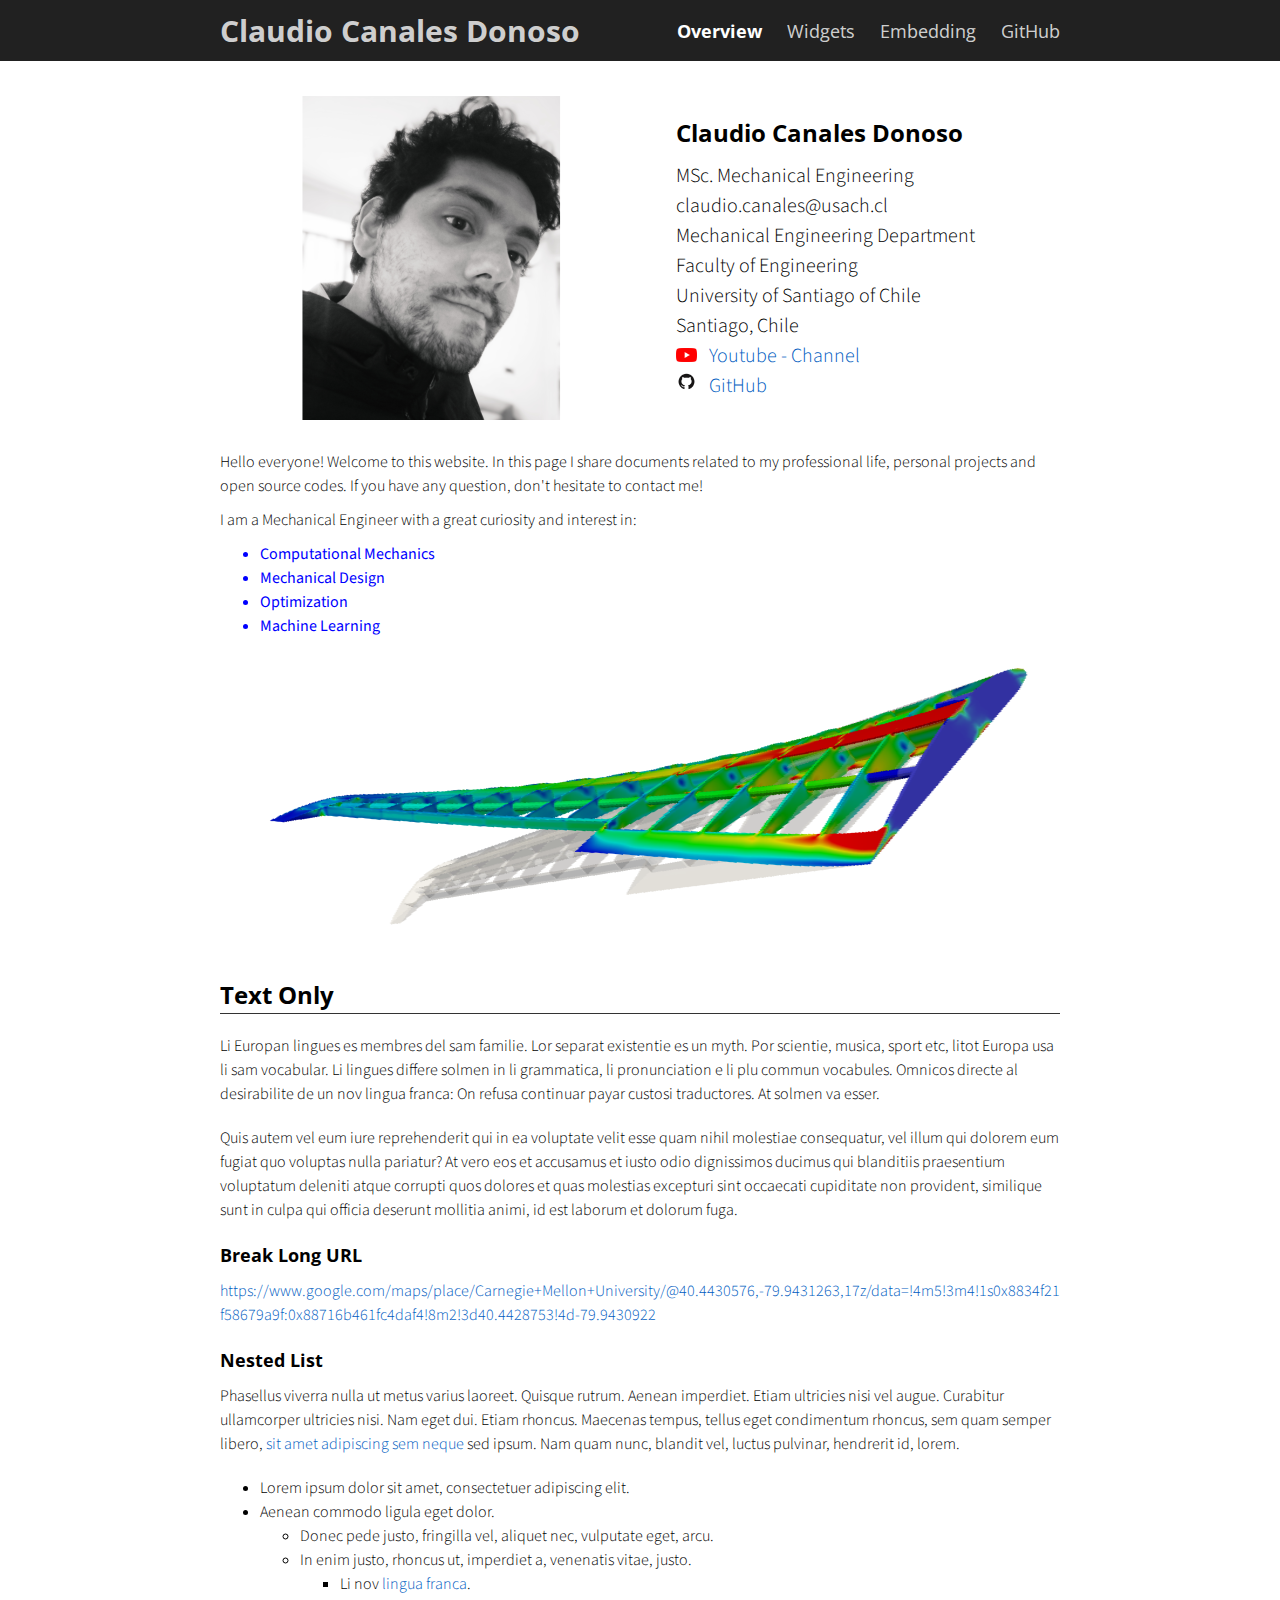
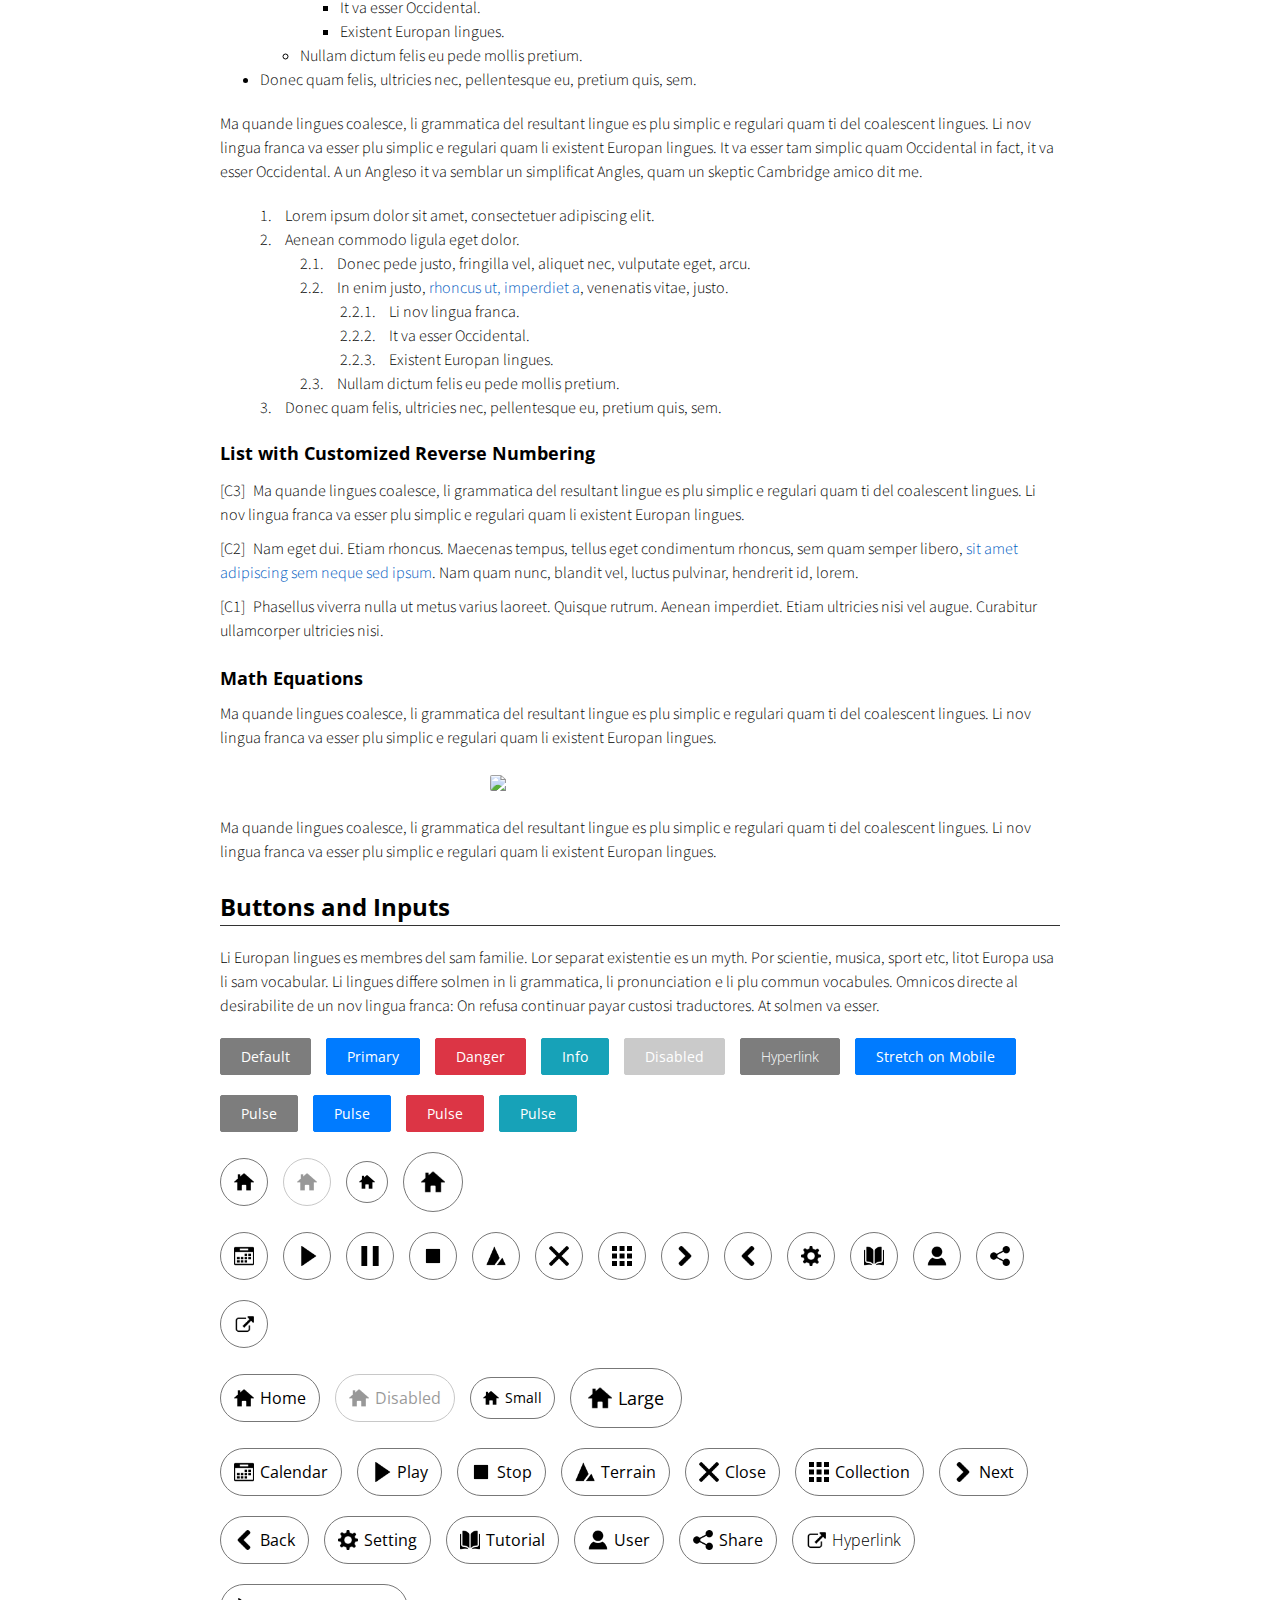
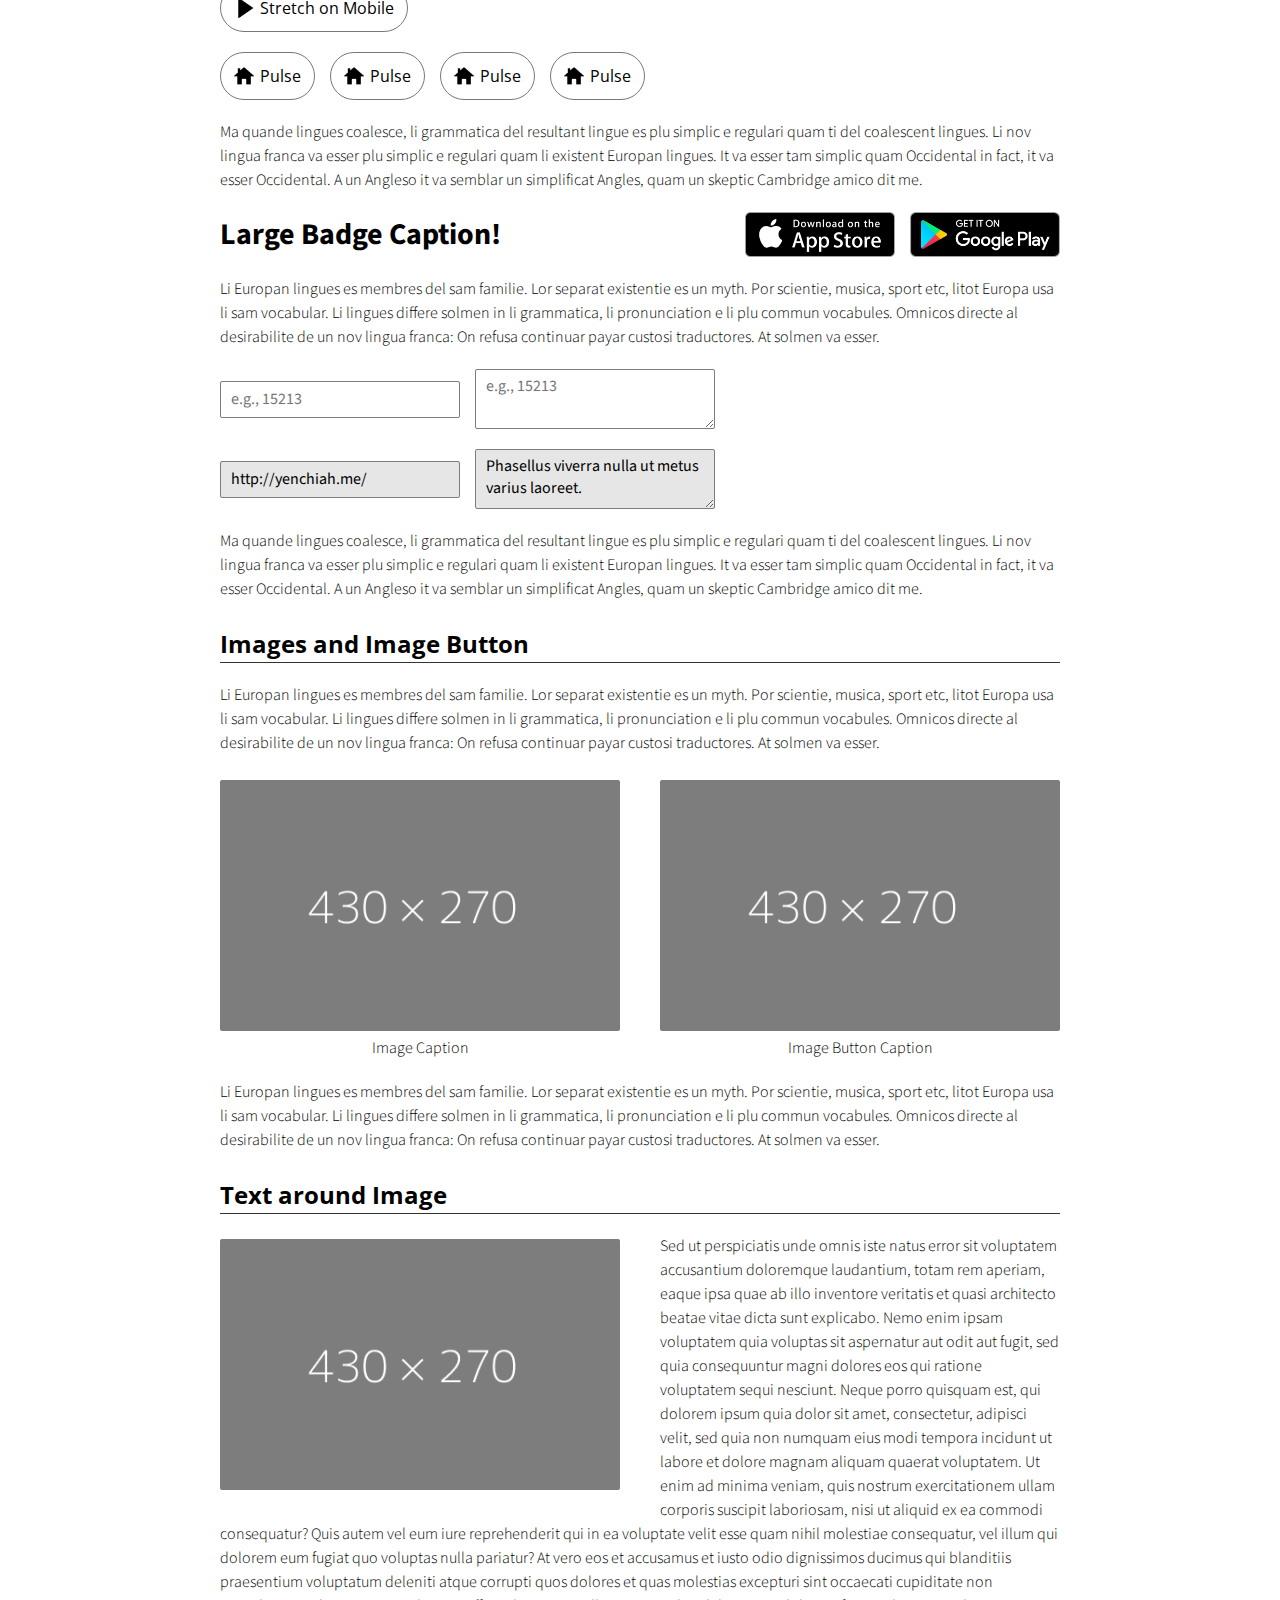
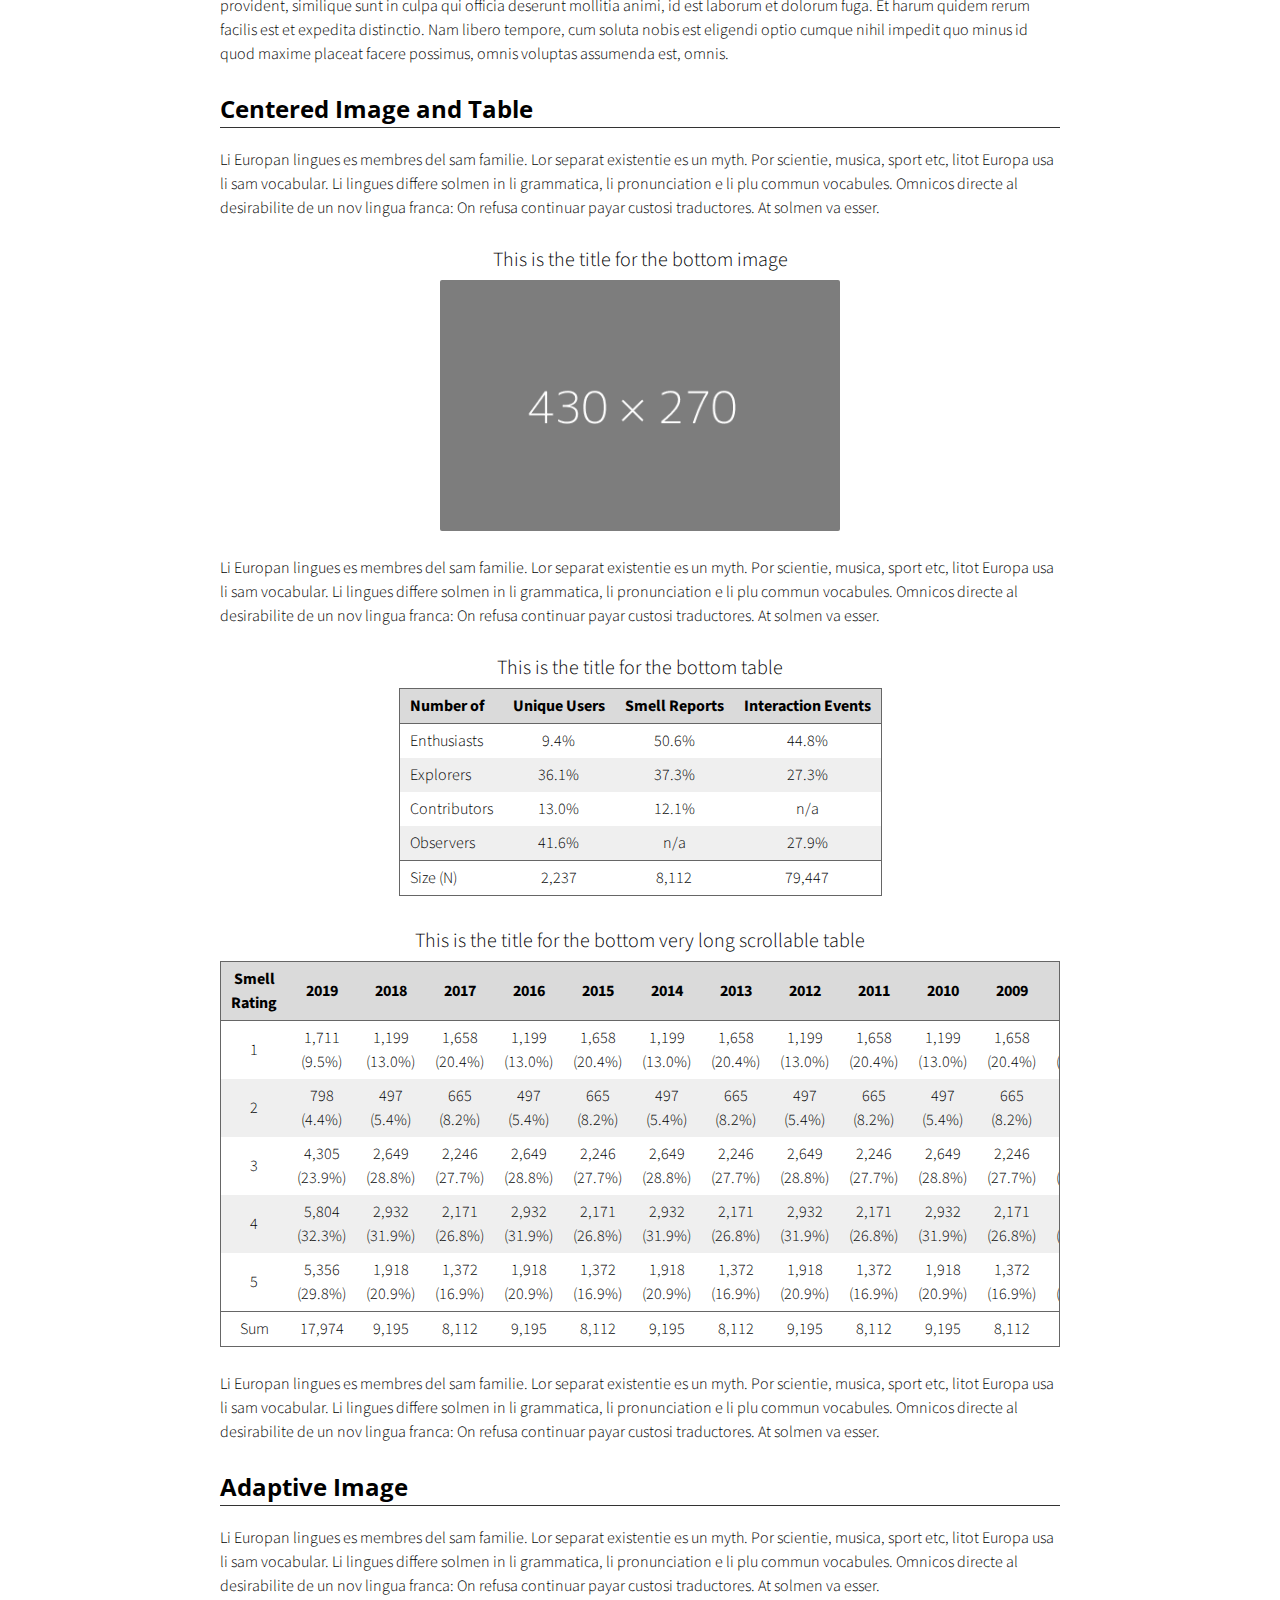
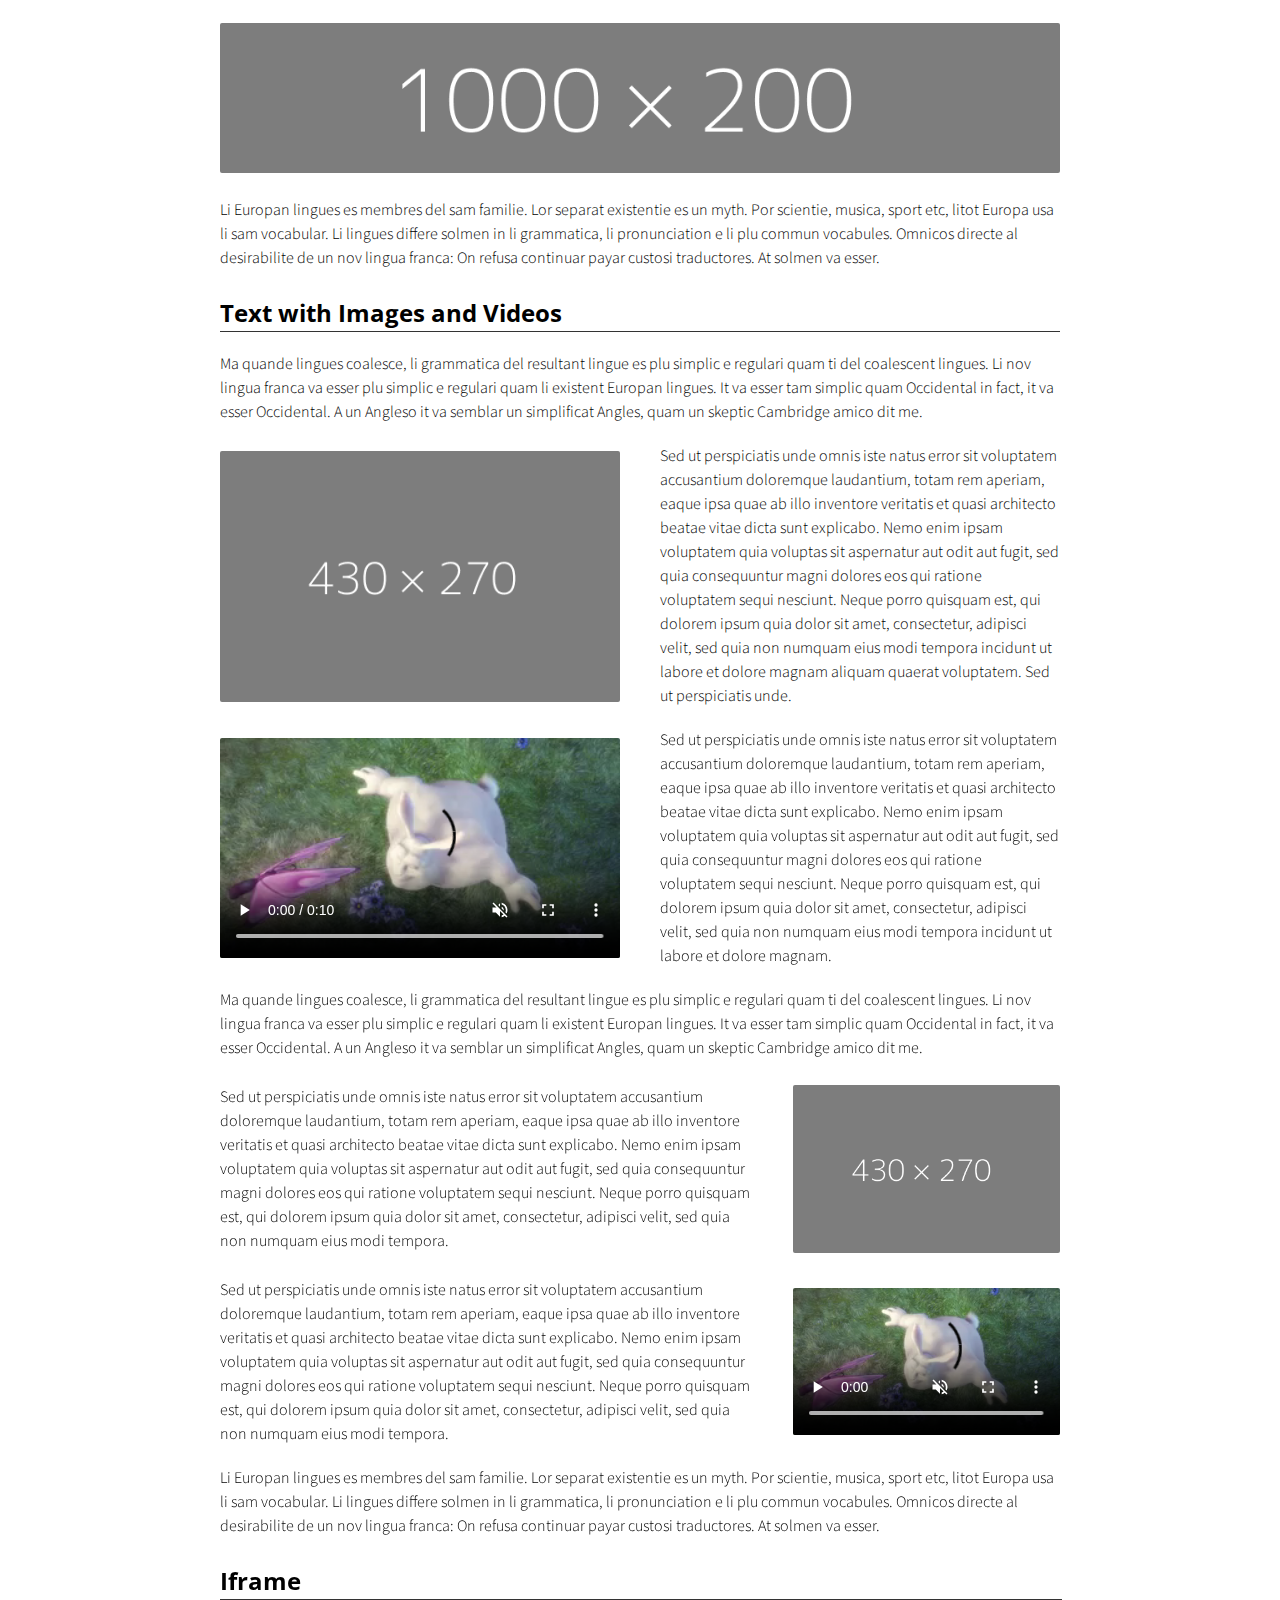
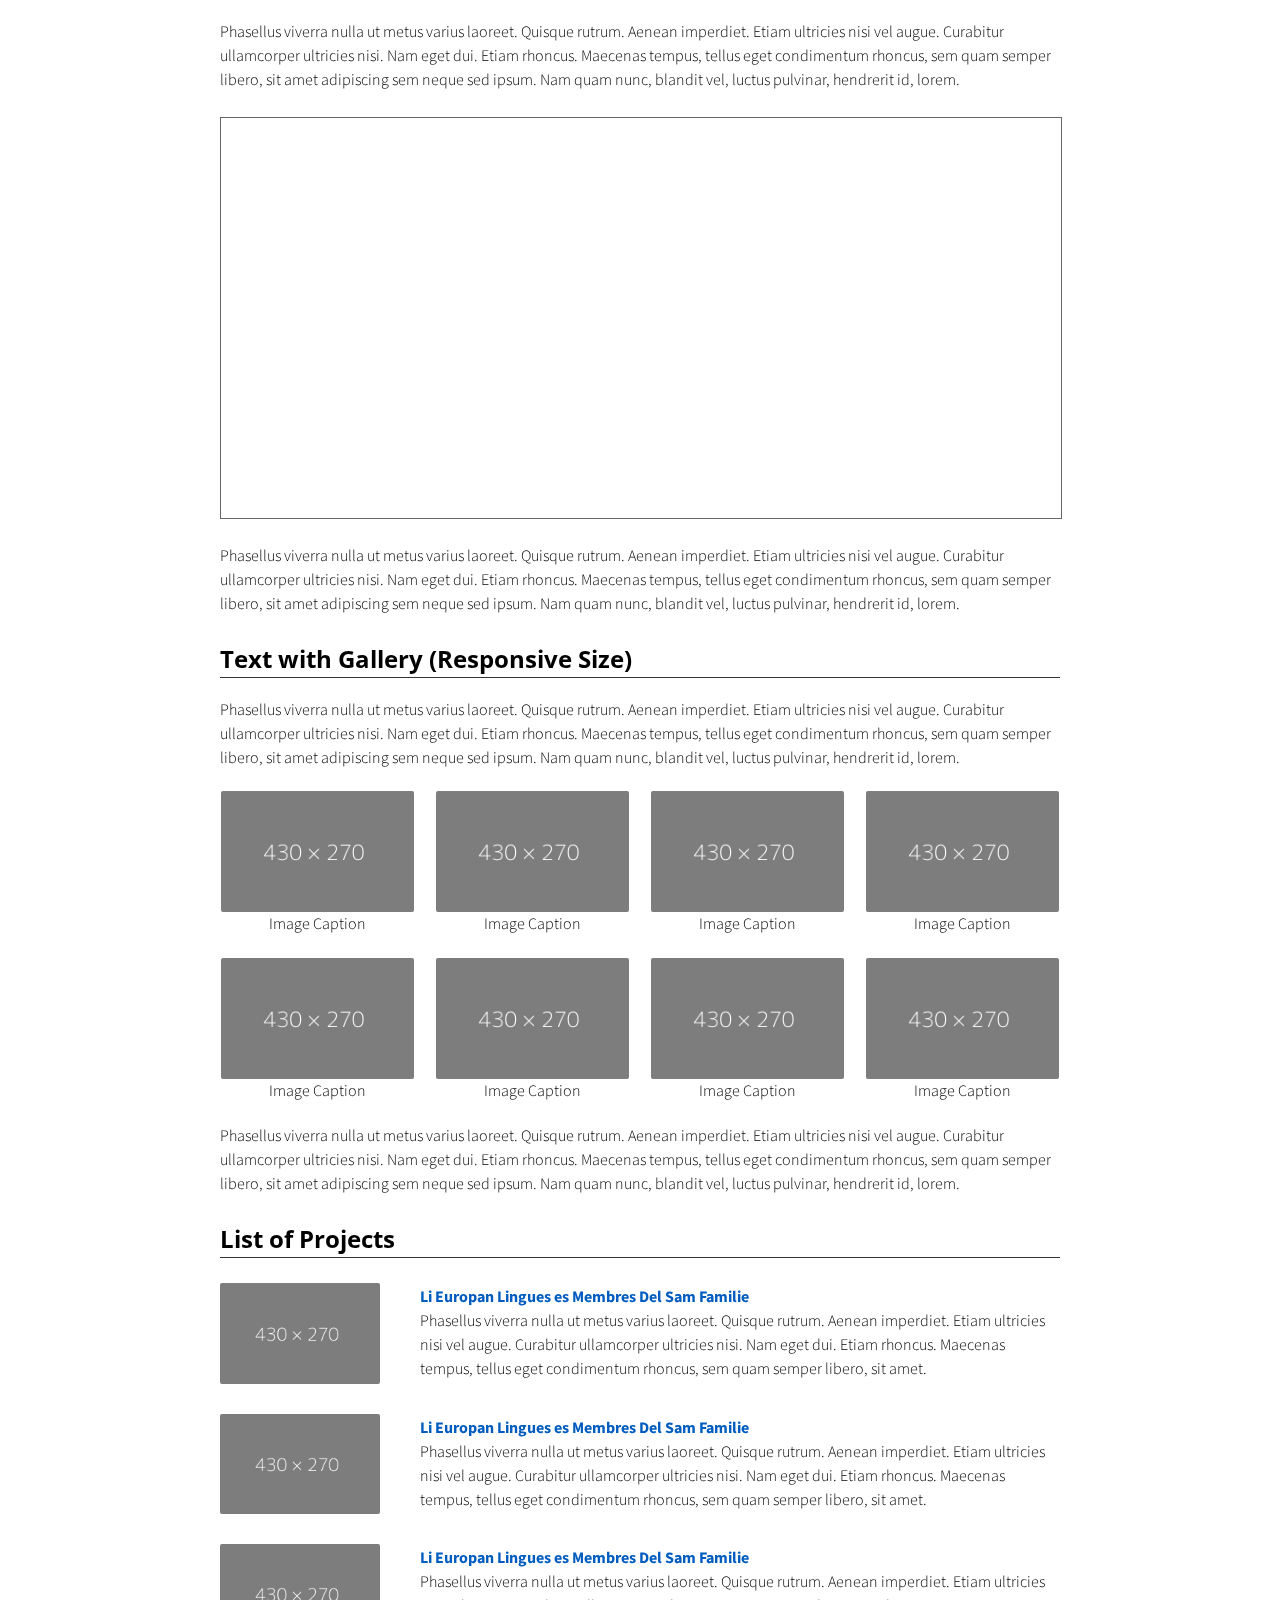
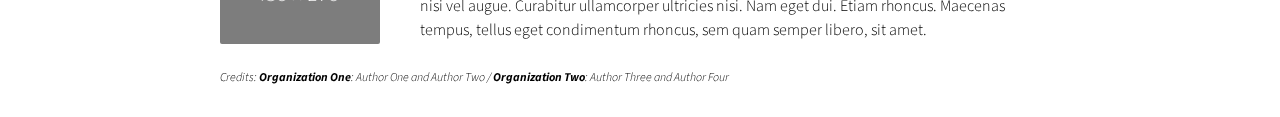
==== index.html @ a36bcfd0 "v0.008" ====
<!doctype html>
<html>

<head>
  <title>Project Title</title>
  <meta charset="utf-8" name="viewport" content="width=device-width, initial-scale=1">
  <link href="css/frame.css" media="screen" rel="stylesheet" type="text/css" />
  <link href="css/controls.css" media="screen" rel="stylesheet" type="text/css" />
  <link href="css/custom.css" media="screen" rel="stylesheet" type="text/css" />
  <link href='https://fonts.googleapis.com/css?family=Open+Sans:400,700' rel='stylesheet' type='text/css'>
  <link href='https://fonts.googleapis.com/css?family=Open+Sans+Condensed:300,700' rel='stylesheet' type='text/css'>
  <link href="https://fonts.googleapis.com/css?family=Source+Sans+Pro:400,700" rel="stylesheet">
  <script src="https://ajax.googleapis.com/ajax/libs/jquery/3.3.1/jquery.min.js"></script>
  <script src="js/menu.js"></script>
  <style>
    .menu-index {
      color: rgb(255, 255, 255) !important;
      opacity: 1 !important;
      font-weight: 700 !important;
    }
  </style>
</head>

<body>
  <div class="menu-container"></div>
  <div class="content-container">
    <div class="content">
      <div class="content-table flex-column">
        <!-------------------------------------------------------------------------------------------->
        <!--Start Intro-->
        <div class="flex-row">
        	 
          <div class="flex-item flex-column">
            <img class="image" src="img/canales.png" >
          </div>
          <div class="flex-item flex-column">
          	<h2>Claudio Canales Donoso</h2>
            <p class="text text-large">
              MSc. Mechanical Engineering<br>
              claudio.canales@usach.cl<br>
              Mechanical Engineering Department</a><br>
              Faculty of Engineering</a><br>
              University of Santiago of Chile</a><br>
              Santiago, Chile</a><br>       
    		  <a href="https://www.youtube.com/channel/UCfZttqlnWFTkSZ2_FWG2Cvg"><img src="img/youtube.png" style="width:21px;height:14px;" />   &nbsp; Youtube - Channel</a>
              <br>
              <a href="https://github.com/ccdonoso"><img src="img/github-logo.png" style="width:21px;height:21px;" />   &nbsp; GitHub</a>
              <br>
            </p>
          </div>
        </div>
        <div class="flex-row">
          <div class="flex-item flex-column">
            <p class="text add-top-margin">

              Hello everyone! Welcome to this website. In this page I share documents related to my professional life, personal projects and open source codes. If you have any question, don't hesitate to contact me!
            </p> 

                 I am a Mechanical Engineer with a great curiosity and interest in:

               <ul>
              <strong style="color:blue">
              <li>  Computational Mechanics</li>
              <li> Mechanical Design</li>
              <li>  Optimization</li>
              <li> Machine Learning </li> 
              </strong> 
            </ul>	

            <img src="img/banner.png" style="max-width: 900px;"  > <br>
          </div>
        </div>
        <!--End Intro-->
        <!-------------------------------------------------------------------------------------------->
        <!--Start Text Only-->
        <div class="flex-row">
          <div class="flex-item flex-column">
            <h2 class="add-top-margin">Text Only</h2>
            <hr>
            <p class="text">
              Li Europan lingues es membres del sam familie. Lor separat existentie es un myth. Por scientie, musica,
              sport etc, litot Europa usa li sam vocabular. Li lingues differe solmen in li grammatica, li pronunciation e
              li plu commun vocabules. Omnicos directe al desirabilite de un nov lingua franca: On refusa continuar payar
              custosi traductores. At solmen va esser.
            </p>
            <p class="text">
              Quis autem vel eum iure reprehenderit qui in ea voluptate velit esse quam nihil molestiae consequatur,
              vel illum qui dolorem eum fugiat quo voluptas nulla pariatur? At vero eos et accusamus et iusto odio dignissimos
              ducimus qui blanditiis praesentium voluptatum deleniti atque corrupti quos dolores et quas molestias
              excepturi sint occaecati cupiditate non provident, similique sunt in culpa qui officia deserunt mollitia
              animi, id est laborum et dolorum fuga.
            </p>
            <h3>Break Long URL</h3>
            <p class="text">
              <a class="break-long-url" target="_blank" href="https://www.google.com/maps/place/Carnegie+Mellon+University/@40.4430576,-79.9431263,17z/data=!4m5!3m4!1s0x8834f21f58679a9f:0x88716b461fc4daf4!8m2!3d40.4428753!4d-79.9430922">https://www.google.com/maps/place/Carnegie+Mellon+University/@40.4430576,-79.9431263,17z/data=!4m5!3m4!1s0x8834f21f58679a9f:0x88716b461fc4daf4!8m2!3d40.4428753!4d-79.9430922</a>
            </p>
            <h3>Nested List</h3>
            <p class="text">
              Phasellus viverra nulla ut metus varius laoreet. Quisque rutrum. Aenean imperdiet. Etiam ultricies nisi vel
              augue. Curabitur ullamcorper ultricies nisi. Nam eget dui. Etiam rhoncus. Maecenas tempus, tellus eget
              condimentum rhoncus, sem quam semper libero, <a target="_blank" href="javascript:void(0)">sit amet adipiscing sem neque</a> sed ipsum. Nam quam nunc, blandit
              vel, luctus pulvinar, hendrerit id, lorem.
            </p>
            <ul>
              <li>Lorem ipsum dolor sit amet, consectetuer adipiscing elit.</li>
              <li>Aenean commodo ligula eget dolor.
                <ul>
                  <li>Donec pede justo, fringilla vel, aliquet nec, vulputate eget, arcu.</li>
                  <li>In enim justo, rhoncus ut, imperdiet a, venenatis vitae, justo.
                    <ul>
                      <li>Li nov <a target="_blank" href="javascript:void(0)">lingua franca</a>.</li>
                      <li>It va esser Occidental.</li>
                      <li>Existent Europan lingues.</li>
                    </ul>
                  </li>
                  <li>Nullam dictum felis eu pede mollis pretium.</li>
                </ul>
              </li>
              <li>Donec quam felis, ultricies nec, pellentesque eu, pretium quis, sem. </li>
            </ul>
            <p class="text">
              Ma quande lingues coalesce, li grammatica del resultant lingue es plu simplic e regulari quam ti del
              coalescent lingues. Li nov lingua franca va esser plu simplic e regulari quam li existent Europan lingues.
              It va esser tam simplic quam Occidental in fact, it va esser Occidental. A un Angleso it va semblar un
              simplificat Angles, quam un skeptic Cambridge amico dit me.
            </p>
            <ol class="nested">
              <li>Lorem ipsum dolor sit amet, consectetuer adipiscing elit.</li>
              <li>Aenean commodo ligula eget dolor.
                <ol class="nested">
                  <li>Donec pede justo, fringilla vel, aliquet nec, vulputate eget, arcu.</li>
                  <li>In enim justo, <a target="_blank" href="javascript:void(0)">rhoncus ut, imperdiet a</a>, venenatis vitae, justo.
                    <ol class="nested">
                      <li>Li nov lingua franca.</li>
                      <li>It va esser Occidental.</li>
                      <li>Existent Europan lingues.</li>
                    </ol>
                  </li>
                  <li>Nullam dictum felis eu pede mollis pretium.</li>
                </ol>
              </li>
              <li>Donec quam felis, ultricies nec, pellentesque eu, pretium quis, sem. </li>
            </ol>
            <h3>List with Customized Reverse Numbering</h3>
            <ol class="publication C-list">
              <li>
                <p class="text-small-margin">
                  Phasellus viverra nulla ut metus varius laoreet. Quisque rutrum. Aenean imperdiet. Etiam ultricies nisi vel
                  augue. Curabitur ullamcorper ultricies nisi.
                </p>
              </li>
              <li>
                <p class="text-small-margin">
                  Nam eget dui. Etiam rhoncus. Maecenas tempus, tellus eget
                  condimentum rhoncus, sem quam semper libero, <a target="_blank" href="javascript:void(0)">sit amet adipiscing sem neque sed ipsum</a>. Nam quam nunc, blandit
                  vel, luctus pulvinar, hendrerit id, lorem.
                </p>
              </li>
              <li>
                <p class="text-small-margin">
                  Ma quande lingues coalesce, li grammatica del resultant lingue es plu simplic e regulari quam ti del
                  coalescent lingues. Li nov lingua franca va esser plu simplic e regulari quam li existent Europan lingues.
                </p>
              </li>
            </ol>
            <h3>Math Equations</h3>
            <p class="text">
              Ma quande lingues coalesce, li grammatica del resultant lingue es plu simplic e regulari quam ti del
              coalescent lingues. Li nov lingua franca va esser plu simplic e regulari quam li existent Europan lingues.
            </p>
            <img class="image center" src="http://latex.codecogs.com/svg.latex?C\cdot(3\sin\theta_1+3\sin\theta_2-\cos\theta_1-\cos\theta_2)" style="max-width: 300px;">
            <p class="text">
              Ma quande lingues coalesce, li grammatica del resultant lingue es plu simplic e regulari quam ti del
              coalescent lingues. Li nov lingua franca va esser plu simplic e regulari quam li existent Europan lingues.
            </p>
          </div>
        </div>
        <!--End Text Only-->
        <!-------------------------------------------------------------------------------------------->
        <!--Start Text with Buttons-->
        <div class="flex-row">
          <div class="flex-item flex-column">
            <h2 class="add-top-margin">Buttons and Inputs</h2>
            <hr>
            <p class="text">
              Li Europan lingues es membres del sam familie. Lor separat existentie es un myth. Por scientie, musica,
              sport etc, litot Europa usa li sam vocabular. Li lingues differe solmen in li grammatica, li pronunciation e
              li plu commun vocabules. Omnicos directe al desirabilite de un nov lingua franca: On refusa continuar payar
              custosi traductores. At solmen va esser.
            </p>
            <div class="control-group">
              <button class="custom-button">Default</button>
              <button class="custom-button custom-button-primary">Primary</button>
              <button class="custom-button custom-button-danger">Danger</button>
              <button class="custom-button custom-button-info">Info</button>
              <button class="custom-button" disabled>Disabled</button>
              <a class="custom-button" target="_blank" href="https://github.com/yenchiah/project-website-template" target="_blank">Hyperlink</a>
              <button class="custom-button custom-button-primary stretch-on-mobile">Stretch on Mobile</button>
            </div>
            <div class="control-group">
              <button class="custom-button pulse-black">Pulse</button>
              <button class="custom-button custom-button-primary pulse-primary">Pulse</button>
              <button class="custom-button custom-button-danger pulse-danger">Pulse</button>
              <button class="custom-button custom-button-info pulse-info">Pulse</button>
            </div>
            <div class="control-group">
              <button class="custom-button-flat"><img src="img/home.png"></button>
              <button class="custom-button-flat" disabled><img src="img/home.png"></button>
              <button class="custom-button-flat small"><img src="img/home.png"></button>
              <button class="custom-button-flat large"><img src="img/home.png"></button>
            </div>
            <div class="control-group">
              <button class="custom-button-flat"><img src="img/calendar.png"></button>
              <button class="custom-button-flat"><img src="img/play.png"></button>
              <button class="custom-button-flat"><img src="img/pause.png"></button>
              <button class="custom-button-flat"><img src="img/stop.png"></button>
              <button class="custom-button-flat"><img src="img/terrain.png"></button>
              <button class="custom-button-flat"><img src="img/close.png"></button>
              <button class="custom-button-flat"><img src="img/collection.png"></button>
              <button class="custom-button-flat"><img src="img/next.png"></button>
              <button class="custom-button-flat"><img src="img/back.png"></button>
              <button class="custom-button-flat"><img src="img/setting.png"></button>
              <button class="custom-button-flat"><img src="img/book.png"></button>
              <button class="custom-button-flat"><img src="img/user.png"></button>
              <button class="custom-button-flat"><img src="img/share.png"></button>
              <a class="custom-button-flat" href="https://github.com/yenchiah/project-website-template" target="_blank">
                <img src="img/link.png">
              </a>
            </div>
            <div class="control-group">
              <button class="custom-button-flat"><img src="img/home.png"><span>Home</span></button>
              <button class="custom-button-flat" disabled><img src="img/home.png"><span>Disabled</span></button>
              <button class="custom-button-flat small"><img src="img/home.png"><span>Small</span></button>
              <button class="custom-button-flat large"><img src="img/home.png"><span>Large</span></button>
            </div>
            <div class="control-group">
              <button class="custom-button-flat"><img src="img/calendar.png"><span>Calendar</span></button>
              <button class="custom-button-flat"><img src="img/play.png"><span>Play</span></button>
              <button class="custom-button-flat"><img src="img/stop.png"><span>Stop</span></button>
              <button class="custom-button-flat"><img src="img/terrain.png"><span>Terrain</span></button>
              <button class="custom-button-flat"><img src="img/close.png"><span>Close</span></button>
              <button class="custom-button-flat"><img src="img/collection.png"><span>Collection</span></button>
              <button class="custom-button-flat"><img src="img/next.png"><span>Next</span></button>
              <button class="custom-button-flat"><img src="img/back.png"><span>Back</span></button>
              <button class="custom-button-flat"><img src="img/setting.png"><span>Setting</span></button>
              <button class="custom-button-flat"><img src="img/book.png"><span>Tutorial</span></button>
              <button class="custom-button-flat"><img src="img/user.png"><span>User</span></button>
              <button class="custom-button-flat"><img src="img/share.png"><span>Share</span></button>
              <a class="custom-button-flat" href="https://github.com/yenchiah/project-website-template" target="_blank">
                <img src="img/link.png"><span>Hyperlink</span>
              </a>
              <button class="custom-button-flat stretch-on-mobile"><img src="img/play.png"><span>Stretch on Mobile</span></button>
            </div>
            <div class="control-group">
              <button class="custom-button-flat pulse-black"><img src="img/home.png"><span>Pulse</span></button>
              <button class="custom-button-flat pulse-primary"><img src="img/home.png"><span>Pulse</span></button>
              <button class="custom-button-flat pulse-danger"><img src="img/home.png"><span>Pulse</span></button>
              <button class="custom-button-flat pulse-info"><img src="img/home.png"><span>Pulse</span></button>
            </div>
            <p class="text">
              Ma quande lingues coalesce, li grammatica del resultant lingue es plu simplic e regulari quam ti del
              coalescent lingues. Li nov lingua franca va esser plu simplic e regulari quam li existent Europan lingues.
              It va esser tam simplic quam Occidental in fact, it va esser Occidental. A un Angleso it va semblar un
              simplificat Angles, quam un skeptic Cambridge amico dit me.
            </p>
          </div>
        </div>
        <div class="flex-row-space-between">
          <div class="flex-item flex-column">
            <p class="text badge-text">Large Badge Caption!</p>
          </div>
          <div class="flex-item flex-column">
            <div class="control-group">
              <a href="javascript:void(0)" target="_blank" class="custom-image-button">
                <img src="img/app-store-badge.png" width="150">
              </a>
              <a href="javascript:void(0)" target="_blank" class="custom-image-button">
                <img src="img/google-play-badge.png" width="150">
              </a>
            </div>
          </div>
        </div>
        <div class="flex-row">
          <div class="flex-item flex-column">
            <p class="text">
              Li Europan lingues es membres del sam familie. Lor separat existentie es un myth. Por scientie, musica,
              sport etc, litot Europa usa li sam vocabular. Li lingues differe solmen in li grammatica, li pronunciation e
              li plu commun vocabules. Omnicos directe al desirabilite de un nov lingua franca: On refusa continuar payar
              custosi traductores. At solmen va esser.
            </p>
            <div class="control-group">
              <input class="custom-textbox stretch-on-mobile" type="text" placeholder="e.g., 15213">
              <textarea class="custom-textbox stretch-on-mobile" placeholder="e.g., 15213"></textarea>
            </div>
            <div class="control-group">
              <input class="custom-textbox stretch-on-mobile" value="http://yenchiah.me/" type="text" readonly>
              <textarea class="custom-textbox stretch-on-mobile" readonly>Phasellus viverra nulla ut metus varius laoreet.</textarea>
            </div>
            <p class="text">
              Ma quande lingues coalesce, li grammatica del resultant lingue es plu simplic e regulari quam ti del
              coalescent lingues. Li nov lingua franca va esser plu simplic e regulari quam li existent Europan lingues.
              It va esser tam simplic quam Occidental in fact, it va esser Occidental. A un Angleso it va semblar un
              simplificat Angles, quam un skeptic Cambridge amico dit me.
            </p>
          </div>
        </div>
        <!--End Text with Buttons-->
        <!-------------------------------------------------------------------------------------------->
        <!--Start Text with Images and Image buttons-->
        <div class="flex-row">
          <div class="flex-item flex-column">
            <h2 class="add-top-margin">Images and Image Button</h2>
            <hr>
            <p class="text">
              Li Europan lingues es membres del sam familie. Lor separat existentie es un myth. Por scientie, musica,
              sport etc, litot Europa usa li sam vocabular. Li lingues differe solmen in li grammatica, li pronunciation e
              li plu commun vocabules. Omnicos directe al desirabilite de un nov lingua franca: On refusa continuar payar
              custosi traductores. At solmen va esser.
            </p>
          </div>
        </div>
        <div class="flex-row-space-between">
          <div class="flex-item flex-column">
            <img class="image max-width-400" src="img/dummay-img.png">
            <p class="image-caption">Image Caption</p>
          </div>
          <div class="flex-item flex-column">
            <a href="https://github.com/yenchiah/project-website-template" target="_blank" class="image max-width-400">
              <img src="img/dummay-img.png">
            </a>
            <p class="image-caption">Image Button Caption</p>
          </div>
        </div>
        <div class="flex-row">
          <div class="flex-item flex-column">
            <p class="text">
              Li Europan lingues es membres del sam familie. Lor separat existentie es un myth. Por scientie, musica,
              sport etc, litot Europa usa li sam vocabular. Li lingues differe solmen in li grammatica, li pronunciation e
              li plu commun vocabules. Omnicos directe al desirabilite de un nov lingua franca: On refusa continuar payar
              custosi traductores. At solmen va esser.
            </p>
          </div>
        </div>
        <!--End Text with Images and Image buttons-->
        <!-------------------------------------------------------------------------------------------->
        <!--Start Text around Image-->
        <div class="flex-row">
          <div class="flex-item flex-column">
            <h2 class="add-top-margin">Text around Image</h2>
            <hr>
            <p class="text">
              <img class="image image-wrap-text max-width-400" src="img/dummay-img.png">
              Sed ut perspiciatis unde omnis iste natus error sit voluptatem accusantium doloremque laudantium, totam rem
              aperiam, eaque ipsa quae ab illo inventore veritatis et quasi architecto beatae vitae dicta sunt explicabo.
              Nemo enim ipsam voluptatem quia voluptas sit aspernatur aut odit aut fugit, sed quia consequuntur magni
              dolores eos qui ratione voluptatem sequi nesciunt. Neque porro quisquam est, qui dolorem ipsum quia dolor sit
              amet, consectetur, adipisci velit, sed quia non numquam eius modi tempora incidunt ut labore et dolore magnam
              aliquam quaerat voluptatem. Ut enim ad minima veniam, quis nostrum exercitationem ullam corporis suscipit
              laboriosam, nisi ut aliquid ex ea commodi consequatur? Quis autem vel eum iure reprehenderit qui in ea
              voluptate velit esse quam nihil molestiae consequatur, vel illum qui dolorem eum fugiat quo voluptas nulla
              pariatur? At vero eos et accusamus et iusto odio dignissimos ducimus qui blanditiis praesentium voluptatum
              deleniti atque corrupti quos dolores et quas molestias excepturi sint occaecati cupiditate non provident,
              similique sunt in culpa qui officia deserunt mollitia animi, id est laborum et dolorum fuga. Et harum quidem
              rerum facilis est et expedita distinctio. Nam libero tempore, cum soluta nobis est eligendi optio cumque nihil
              impedit quo minus id quod maxime placeat facere possimus, omnis voluptas assumenda est, omnis.
            </p>
          </div>
        </div>
        <!--End Text around Image-->
        <!-------------------------------------------------------------------------------------------->
        <!--Start Text with Centered Image and Table-->
        <div class="flex-row">
          <div class="flex-item flex-column">
            <h2 class="add-top-margin">Centered Image and Table</h2>
            <hr>
            <p class="text">
              Li Europan lingues es membres del sam familie. Lor separat existentie es un myth. Por scientie, musica,
              sport etc, litot Europa usa li sam vocabular. Li lingues differe solmen in li grammatica, li pronunciation e
              li plu commun vocabules. Omnicos directe al desirabilite de un nov lingua franca: On refusa continuar payar
              custosi traductores. At solmen va esser.
            </p>
            <p class="text text-center graph-title">
              This is the title for the bottom image
            </p>
            <img class="image center max-width-400 add-top-margin-small" src="img/dummay-img.png">
            <p class="text">
              Li Europan lingues es membres del sam familie. Lor separat existentie es un myth. Por scientie, musica,
              sport etc, litot Europa usa li sam vocabular. Li lingues differe solmen in li grammatica, li pronunciation e
              li plu commun vocabules. Omnicos directe al desirabilite de un nov lingua franca: On refusa continuar payar
              custosi traductores. At solmen va esser.
            </p>
            <p class="text text-center graph-title">
              This is the title for the bottom table
            </p>
            <div class="custom-table-container center add-top-margin-small">
              <table class="custom-table">
                <thead>
                  <tr class="bg-color-gray">
                    <th>Number of</th>
                    <th class="text-center">Unique Users</th>
                    <th class="text-center">Smell Reports</th>
                    <th class="text-center">Interaction Events</th>
                  </tr>
                </thead>
                <tbody>
                  <tr>
                    <td>Enthusiasts</td>
                    <td class="text-center">9.4%</td>
                    <td class="text-center">50.6%</td>
                    <td class="text-center">44.8%</td>
                  </tr>
                  <tr class="bg-color-light-gray">
                    <td>Explorers</td>
                    <td class="text-center">36.1%</td>
                    <td class="text-center">37.3%</td>
                    <td class="text-center">27.3%</td>
                  </tr>
                  <tr>
                    <td>Contributors</td>
                    <td class="text-center">13.0%</td>
                    <td class="text-center">12.1%</td>
                    <td class="text-center">n/a</td>
                  </tr>
                  <tr class="bg-color-light-gray">
                    <td>Observers</td>
                    <td class="text-center">41.6%</td>
                    <td class="text-center">n/a</td>
                    <td class="text-center">27.9%</td>
                  </tr>
                </tbody>
                <tfoot>
                  <tr>
                    <td>Size (N)</td>
                    <td class="text-center">2,237</td>
                    <td class="text-center">8,112</td>
                    <td class="text-center">79,447</td>
                  </tr>
                </tfoot>
              </table>
            </div>
            <p class="text text-center graph-title">
              This is the title for the bottom very long scrollable table
            </p>
            <div class="custom-table-container center add-top-margin-small">
              <table class="custom-table">
                <thead>
                  <tr class="bg-color-gray">
                    <th class="text-center">Smell Rating</th>
                    <th class="text-center">2019</th>
                    <th class="text-center">2018</th>
                    <th class="text-center">2017</th>
                    <th class="text-center">2016</th>
                    <th class="text-center">2015</th>
                    <th class="text-center">2014</th>
                    <th class="text-center">2013</th>
                    <th class="text-center">2012</th>
                    <th class="text-center">2011</th>
                    <th class="text-center">2010</th>
                    <th class="text-center">2009</th>
                    <th class="text-center">2008</th>
                    <th class="text-center">2007</th>
                  </tr>
                </thead>
                <tbody>
                  <tr>
                    <td class="text-center">1</td>
                    <td class="text-center">1,711 (9.5%)</td>
                    <td class="text-center">1,199 (13.0%)</td>
                    <td class="text-center">1,658 (20.4%)</td>
                    <td class="text-center">1,199 (13.0%)</td>
                    <td class="text-center">1,658 (20.4%)</td>
                    <td class="text-center">1,199 (13.0%)</td>
                    <td class="text-center">1,658 (20.4%)</td>
                    <td class="text-center">1,199 (13.0%)</td>
                    <td class="text-center">1,658 (20.4%)</td>
                    <td class="text-center">1,199 (13.0%)</td>
                    <td class="text-center">1,658 (20.4%)</td>
                    <td class="text-center">1,199 (13.0%)</td>
                    <td class="text-center">1,658 (20.4%)</td>
                  </tr>
                  <tr class="bg-color-light-gray">
                    <td class="text-center">2</td>
                    <td class="text-center">798 (4.4%)</td>
                    <td class="text-center">497 (5.4%)</td>
                    <td class="text-center">665 (8.2%)</td>
                    <td class="text-center">497 (5.4%)</td>
                    <td class="text-center">665 (8.2%)</td>
                    <td class="text-center">497 (5.4%)</td>
                    <td class="text-center">665 (8.2%)</td>
                    <td class="text-center">497 (5.4%)</td>
                    <td class="text-center">665 (8.2%)</td>
                    <td class="text-center">497 (5.4%)</td>
                    <td class="text-center">665 (8.2%)</td>
                    <td class="text-center">497 (5.4%)</td>
                    <td class="text-center">665 (8.2%)</td>
                  </tr>
                  <tr>
                    <td class="text-center">3</td>
                    <td class="text-center">4,305 (23.9%)</td>
                    <td class="text-center">2,649 (28.8%)</td>
                    <td class="text-center">2,246 (27.7%)</td>
                    <td class="text-center">2,649 (28.8%)</td>
                    <td class="text-center">2,246 (27.7%)</td>
                    <td class="text-center">2,649 (28.8%)</td>
                    <td class="text-center">2,246 (27.7%)</td>
                    <td class="text-center">2,649 (28.8%)</td>
                    <td class="text-center">2,246 (27.7%)</td>
                    <td class="text-center">2,649 (28.8%)</td>
                    <td class="text-center">2,246 (27.7%)</td>
                    <td class="text-center">2,649 (28.8%)</td>
                    <td class="text-center">2,246 (27.7%)</td>
                  </tr>
                  <tr class="bg-color-light-gray">
                    <td class="text-center">4</td>
                    <td class="text-center">5,804 (32.3%)</td>
                    <td class="text-center">2,932 (31.9%)</td>
                    <td class="text-center">2,171 (26.8%)</td>
                    <td class="text-center">2,932 (31.9%)</td>
                    <td class="text-center">2,171 (26.8%)</td>
                    <td class="text-center">2,932 (31.9%)</td>
                    <td class="text-center">2,171 (26.8%)</td>
                    <td class="text-center">2,932 (31.9%)</td>
                    <td class="text-center">2,171 (26.8%)</td>
                    <td class="text-center">2,932 (31.9%)</td>
                    <td class="text-center">2,171 (26.8%)</td>
                    <td class="text-center">2,932 (31.9%)</td>
                    <td class="text-center">2,171 (26.8%)</td>
                  </tr>
                  <tr>
                    <td class="text-center">5</td>
                    <td class="text-center">5,356 (29.8%)</td>
                    <td class="text-center">1,918 (20.9%)</td>
                    <td class="text-center">1,372 (16.9%)</td>
                    <td class="text-center">1,918 (20.9%)</td>
                    <td class="text-center">1,372 (16.9%)</td>
                    <td class="text-center">1,918 (20.9%)</td>
                    <td class="text-center">1,372 (16.9%)</td>
                    <td class="text-center">1,918 (20.9%)</td>
                    <td class="text-center">1,372 (16.9%)</td>
                    <td class="text-center">1,918 (20.9%)</td>
                    <td class="text-center">1,372 (16.9%)</td>
                    <td class="text-center">1,918 (20.9%)</td>
                    <td class="text-center">1,372 (16.9%)</td>
                  </tr>
                </tbody>
                <tfoot>
                  <tr>
                    <td class="text-center">Sum</td>
                    <td class="text-center">17,974</td>
                    <td class="text-center">9,195</td>
                    <td class="text-center">8,112</td>
                    <td class="text-center">9,195</td>
                    <td class="text-center">8,112</td>
                    <td class="text-center">9,195</td>
                    <td class="text-center">8,112</td>
                    <td class="text-center">9,195</td>
                    <td class="text-center">8,112</td>
                    <td class="text-center">9,195</td>
                    <td class="text-center">8,112</td>
                    <td class="text-center">9,195</td>
                    <td class="text-center">8,112</td>
                  </tr>
                </tfoot>
              </table>
            </div>
            <p class="text">
              Li Europan lingues es membres del sam familie. Lor separat existentie es un myth. Por scientie, musica,
              sport etc, litot Europa usa li sam vocabular. Li lingues differe solmen in li grammatica, li pronunciation e
              li plu commun vocabules. Omnicos directe al desirabilite de un nov lingua franca: On refusa continuar payar
              custosi traductores. At solmen va esser.
            </p>
          </div>
        </div>
        <!--End Text with Centered Image and Table-->
        <!-------------------------------------------------------------------------------------------->
        <!--Start Text with Adaptive Image-->
        <div class="flex-row">
          <div class="flex-item flex-column">
            <h2 class="add-top-margin">Adaptive Image</h2>
            <hr>
            <p class="text">
              Li Europan lingues es membres del sam familie. Lor separat existentie es un myth. Por scientie, musica,
              sport etc, litot Europa usa li sam vocabular. Li lingues differe solmen in li grammatica, li pronunciation e
              li plu commun vocabules. Omnicos directe al desirabilite de un nov lingua franca: On refusa continuar payar
              custosi traductores. At solmen va esser.
            </p>
            <a class="image adaptive-image" style="background-image: url('img/dummay-img-long.png'); min-height: 150px;" href="img/dummay-img-long.png" target="_blank"></a>
            <p class="text">
              Li Europan lingues es membres del sam familie. Lor separat existentie es un myth. Por scientie, musica,
              sport etc, litot Europa usa li sam vocabular. Li lingues differe solmen in li grammatica, li pronunciation e
              li plu commun vocabules. Omnicos directe al desirabilite de un nov lingua franca: On refusa continuar payar
              custosi traductores. At solmen va esser.
            </p>
          </div>
        </div>
        <!--End Text with Adaptive Image-->
        <!-------------------------------------------------------------------------------------------->
        <!--Start Text with Images and Videos-->
        <div class="flex-row">
          <div class="flex-item flex-column">
            <h2 class="add-top-margin">Text with Images and Videos</h2>
            <hr>
            <p class="text">
              Ma quande lingues coalesce, li grammatica del resultant lingue es plu simplic e regulari quam ti del
              coalescent lingues. Li nov lingua franca va esser plu simplic e regulari quam li existent Europan lingues.
              It va esser tam simplic quam Occidental in fact, it va esser Occidental. A un Angleso it va semblar un
              simplificat Angles, quam un skeptic Cambridge amico dit me.
            </p>
          </div>
        </div>
        <div class="flex-row">
          <div class="flex-item flex-item-stretch flex-column">
            <img class="image" src="img/dummay-img.png">
          </div>
          <div class="flex-item flex-item-stretch flex-column">
            <p class="text">
              Sed ut perspiciatis unde omnis iste natus error sit voluptatem accusantium doloremque laudantium, totam rem
              aperiam, eaque ipsa quae ab illo inventore veritatis et quasi architecto beatae vitae dicta sunt explicabo.
              Nemo enim ipsam voluptatem quia voluptas sit aspernatur aut odit aut fugit, sed quia consequuntur magni
              dolores eos qui ratione voluptatem sequi nesciunt. Neque porro quisquam est, qui dolorem ipsum quia dolor
              sit amet, consectetur, adipisci velit, sed quia non numquam eius modi tempora incidunt ut labore et dolore
              magnam aliquam quaerat voluptatem. Sed ut perspiciatis unde.
            </p>
          </div>
        </div>
        <div class="flex-row">
          <div class="flex-item flex-item-stretch flex-column">
            <video preload controls autoplay loop muted playsinline class="image">
              <source src="vid/mov_bbb.mp4" type="video/mp4">
              Your browser does not support the video tag.
            </video>
          </div>
          <div class="flex-item flex-item-stretch flex-column">
            <p class="text">
              Sed ut perspiciatis unde omnis iste natus error sit voluptatem accusantium doloremque laudantium, totam rem
              aperiam, eaque ipsa quae ab illo inventore veritatis et quasi architecto beatae vitae dicta sunt explicabo.
              Nemo enim ipsam voluptatem quia voluptas sit aspernatur aut odit aut fugit, sed quia consequuntur magni
              dolores eos qui ratione voluptatem sequi nesciunt. Neque porro quisquam est, qui dolorem ipsum quia dolor
              sit amet, consectetur, adipisci velit, sed quia non numquam eius modi tempora incidunt ut labore et dolore
              magnam.
            </p>
          </div>
        </div>
        <div class="flex-row">
          <div class="flex-item flex-column">
            <p class="text">
              Ma quande lingues coalesce, li grammatica del resultant lingue es plu simplic e regulari quam ti del
              coalescent lingues. Li nov lingua franca va esser plu simplic e regulari quam li existent Europan lingues.
              It va esser tam simplic quam Occidental in fact, it va esser Occidental. A un Angleso it va semblar un
              simplificat Angles, quam un skeptic Cambridge amico dit me.
            </p>
          </div>
        </div>
        <div class="flex-row">
          <div class="flex-item flex-item-stretch-2 flex-column">
            <p class="text">
              Sed ut perspiciatis unde omnis iste natus error sit voluptatem accusantium doloremque laudantium, totam rem
              aperiam, eaque ipsa quae ab illo inventore veritatis et quasi architecto beatae vitae dicta sunt explicabo.
              Nemo enim ipsam voluptatem quia voluptas sit aspernatur aut odit aut fugit, sed quia consequuntur magni
              dolores eos qui ratione voluptatem sequi nesciunt. Neque porro quisquam est, qui dolorem ipsum quia dolor
              sit amet, consectetur, adipisci velit, sed quia non numquam eius modi tempora.
            </p>
          </div>
          <div class="flex-item flex-item-stretch flex-column">
            <img class="image" src="img/dummay-img.png">
          </div>
        </div>
        <div class="flex-row">
          <div class="flex-item flex-item-stretch-2 flex-column">
            <p class="text">
              Sed ut perspiciatis unde omnis iste natus error sit voluptatem accusantium doloremque laudantium, totam rem
              aperiam, eaque ipsa quae ab illo inventore veritatis et quasi architecto beatae vitae dicta sunt explicabo.
              Nemo enim ipsam voluptatem quia voluptas sit aspernatur aut odit aut fugit, sed quia consequuntur magni
              dolores eos qui ratione voluptatem sequi nesciunt. Neque porro quisquam est, qui dolorem ipsum quia dolor
              sit amet, consectetur, adipisci velit, sed quia non numquam eius modi tempora.
            </p>
          </div>
          <div class="flex-item flex-item-stretch flex-column">
            <video preload controls autoplay loop muted playsinline class="image">
              <source src="vid/mov_bbb.mp4" type="video/mp4">
              Your browser does not support the video tag.
            </video>
          </div>
        </div>
        <div class="flex-row">
          <div class="flex-item flex-item-stretch flex-column">
            <p class="text">
              Li Europan lingues es membres del sam familie. Lor separat existentie es un myth. Por scientie, musica,
              sport etc, litot Europa usa li sam vocabular. Li lingues differe solmen in li grammatica, li pronunciation e
              li plu commun vocabules. Omnicos directe al desirabilite de un nov lingua franca: On refusa continuar payar
              custosi traductores. At solmen va esser.
            </p>
          </div>
        </div>
        <!--End Text with Images and Videos-->
        <!-------------------------------------------------------------------------------------------->
        <!--Start Text with Iframe-->
        <div class="flex-row">
          <div class="flex-item flex-column">
            <h2 class="add-top-margin">Iframe</h2>
            <hr>
            <p class="text">
              Phasellus viverra nulla ut metus varius laoreet. Quisque rutrum. Aenean imperdiet. Etiam ultricies nisi vel
              augue. Curabitur ullamcorper ultricies nisi. Nam eget dui. Etiam rhoncus. Maecenas tempus, tellus eget
              condimentum rhoncus, sem quam semper libero, sit amet adipiscing sem neque sed ipsum. Nam quam nunc, blandit
              vel, luctus pulvinar, hendrerit id, lorem.
            </p>
            <iframe class="iframe-in-body" src="http://yenchiah.me/geo-heatmap/smell.html"></iframe>
            <p class="text">
              Phasellus viverra nulla ut metus varius laoreet. Quisque rutrum. Aenean imperdiet. Etiam ultricies nisi vel
              augue. Curabitur ullamcorper ultricies nisi. Nam eget dui. Etiam rhoncus. Maecenas tempus, tellus eget
              condimentum rhoncus, sem quam semper libero, sit amet adipiscing sem neque sed ipsum. Nam quam nunc, blandit
              vel, luctus pulvinar, hendrerit id, lorem.
            </p>
          </div>
        </div>
        <!--END Text with Iframe-->
        <!-------------------------------------------------------------------------------------------->
        <!--Start Text with Gallery-->
        <div class="flex-row">
          <div class="flex-item flex-column">
            <h2 class="add-top-margin">Text with Gallery (Responsive Size)</h2>
            <hr>
            <p class="text">
              Phasellus viverra nulla ut metus varius laoreet. Quisque rutrum. Aenean imperdiet. Etiam ultricies nisi vel
              augue. Curabitur ullamcorper ultricies nisi. Nam eget dui. Etiam rhoncus. Maecenas tempus, tellus eget
              condimentum rhoncus, sem quam semper libero, sit amet adipiscing sem neque sed ipsum. Nam quam nunc, blandit
              vel, luctus pulvinar, hendrerit id, lorem.
            </p>
          </div>
        </div>
        <div class="gallery">
          <a href="javascript:void(0)" class="flex-column"><img src="img/dummay-img.png">
            <div>Image Caption</div>
          </a>
          <a href="javascript:void(0)" class="flex-column"><img src="img/dummay-img.png">
            <div>Image Caption</div>
          </a>
          <a href="javascript:void(0)" class="flex-column"><img src="img/dummay-img.png">
            <div>Image Caption</div>
          </a>
          <a href="javascript:void(0)" class="flex-column"><img src="img/dummay-img.png">
            <div>Image Caption</div>
          </a>
          <a href="javascript:void(0)" class="flex-column"><img src="img/dummay-img.png">
            <div>Image Caption</div>
          </a>
          <a href="javascript:void(0)" class="flex-column"><img src="img/dummay-img.png">
            <div>Image Caption</div>
          </a>
          <a href="javascript:void(0)" class="flex-column"><img src="img/dummay-img.png">
            <div>Image Caption</div>
          </a>
          <a href="javascript:void(0)" class="flex-column"><img src="img/dummay-img.png">
            <div>Image Caption</div>
          </a>
        </div>
        <div class="flex-row">
          <div class="flex-item flex-column">
            <p class="text">
              Phasellus viverra nulla ut metus varius laoreet. Quisque rutrum. Aenean imperdiet. Etiam ultricies nisi vel
              augue. Curabitur ullamcorper ultricies nisi. Nam eget dui. Etiam rhoncus. Maecenas tempus, tellus eget
              condimentum rhoncus, sem quam semper libero, sit amet adipiscing sem neque sed ipsum. Nam quam nunc, blandit
              vel, luctus pulvinar, hendrerit id, lorem.
            </p>
          </div>
        </div>
        <!--End Text with Gallery-->
        <!-------------------------------------------------------------------------------------------->
        <!--Start List of Projects-->
        <div class="flex-row">
          <div class="flex-item flex-column full-width">
            <h2 class="add-top-margin">List of Projects</h2>
            <hr>
          </div>
        </div>
        <div class="flex-row">
          <div class="flex-item flex-item-stretch flex-column">
            <img class="image max-width-400" src="img/dummay-img.png">
          </div>
          <div class="flex-item flex-item-stretch-4 flex-column">
            <p class="text">
              <a class="highlight-text" href="javascript:void(0)">Li Europan Lingues es Membres Del Sam Familie</a><br>
              Phasellus viverra nulla ut metus varius laoreet. Quisque rutrum. Aenean imperdiet. Etiam ultricies nisi vel
              augue. Curabitur ullamcorper ultricies nisi. Nam eget dui. Etiam rhoncus. Maecenas tempus, tellus eget
              condimentum rhoncus, sem quam semper libero, sit amet.
            </p>
          </div>
        </div>
        <div class="flex-row">
          <div class="flex-item flex-item-stretch flex-column">
            <img class="image max-width-400" src="img/dummay-img.png">
          </div>
          <div class="flex-item flex-item-stretch-4 flex-column">
            <p class="text">
              <a class="highlight-text" href="javascript:void(0)">Li Europan Lingues es Membres Del Sam Familie</a><br>
              Phasellus viverra nulla ut metus varius laoreet. Quisque rutrum. Aenean imperdiet. Etiam ultricies nisi vel
              augue. Curabitur ullamcorper ultricies nisi. Nam eget dui. Etiam rhoncus. Maecenas tempus, tellus eget
              condimentum rhoncus, sem quam semper libero, sit amet.
            </p>
          </div>
        </div>
        <div class="flex-row">
          <div class="flex-item flex-item-stretch flex-column">
            <img class="image max-width-400" src="img/dummay-img.png">
          </div>
          <div class="flex-item flex-item-stretch-4 flex-column">
            <p class="text">
              <a class="highlight-text" href="javascript:void(0)">Li Europan Lingues es Membres Del Sam Familie</a><br>
              Phasellus viverra nulla ut metus varius laoreet. Quisque rutrum. Aenean imperdiet. Etiam ultricies nisi vel
              augue. Curabitur ullamcorper ultricies nisi. Nam eget dui. Etiam rhoncus. Maecenas tempus, tellus eget
              condimentum rhoncus, sem quam semper libero, sit amet.
            </p>
          </div>
        </div>
        <!--End List of Projects-->
        <!-------------------------------------------------------------------------------------------->
        <!--Start Credits-->
        <div class="flex-row">
          <div class="flex-item flex-item-stretch flex-column">
            <p class="text text-small text-italic">
              Credits: <span class="highlight-text">Organization One</span>: Author One and Author Two / <span class="highlight-text">Organization Two</span>: Author Three and Author Four
            </p>
          </div>
        </div>
        <!--End Credits-->
        <!-------------------------------------------------------------------------------------------->
      </div>
    </div>
  </div>
</body>

</html>
---- css/frame.css ----
/*************************************************************************
 * GitHub: https://github.com/yenchiah/project-website-template
 * Version: v3.29
 * This CSS file is for the website frame
 * If you want to keep this template updated, avoid modifying this file
 * Instead, add your own CSS in the index.css
 *************************************************************************/

html,
body {
  margin: 0;
  padding: 0;
  background-color: white;
  font-family: 'Open Sans', Helvetica, Arial, sans-serif;
  left: 0;
  right: 0;
  width: auto;
}

a {
  outline: none;
  cursor: pointer;
}

img {
  -webkit-touch-callout: none;
  -webkit-user-select: none;
  -khtml-user-select: none;
  -moz-user-select: none;
  -ms-user-select: none;
  user-select: none;
}

video {
  -webkit-touch-callout: none;
  -webkit-user-select: none;
  -khtml-user-select: none;
  -moz-user-select: none;
  -ms-user-select: none;
  user-select: none;
}

h2 {
  font-size: 24px;
  margin: 10px 0 0 0;
  padding: 0;
  font-weight: bold;
  font-family: 'Open Sans', Helvetica, Arial, sans-serif;
}

h3 {
  font-size: 18px;
  margin: 10px 0 0 0;
  padding: 0;
  font-weight: bold;
  font-family: 'Open Sans', Helvetica, Arial, sans-serif;
}

ul,
ol {
  margin: 10px 0 10px 0;
}

li ol,
li ul {
  margin: 0;
}

hr {
  border: 0;
  height: 1px;
  background: #333;
  margin: 0 0 10px 0;
}

.menu-container {
  z-index: 2;
  position: relative;
  width: 100%;
  background-color: #212121;
  min-width: 300px;
  -webkit-touch-callout: none;
  -webkit-user-select: none;
  -khtml-user-select: none;
  -moz-user-select: none;
  -ms-user-select: none;
  user-select: none;
}

.menu {
  position: relative;
  margin: 0 auto;
  max-width: 900px;
}

.menu-table {
  padding: 10px 10px;
  width: 100%;
  margin: 0;
}

.menu-highlight {
  color: rgb(255, 255, 255) !important;
  opacity: 1 !important;
  font-weight: 700 !important;
}

.logo {
  margin-left: 20px;
}

.logo a {
  color: rgba(255, 255, 255, 0.8);
  font-family: 'Open Sans Condensed', Helvetica, Arial, sans-serif;
  font-size: 30px;
  text-decoration: none;
  font-weight: 700;
  flex: 1 auto;
}

.menu-button {
  width: 40px;
  height: 40px;
  display: none;
  cursor: pointer;
  margin-right: 20px;
}

.menu-button img {
  width: 30px;
  height: 30px;
}

.menu-items a {
  color: rgba(255, 255, 255, 0.8);
  text-decoration: none;
  font-weight: 400;
  font-size: 18px;
  flex: 1 auto;
  transition: opacity 0.1s ease-in-out;
  -moz-transition: opacity 0.1s ease-in-out;
  -webkit-transition: opacity 0.1s ease-in-out;
  font-family: 'Open Sans', Helvetica, Arial, sans-serif;
  white-space: nowrap;
}

.menu-items a:not(:last-child) {
  margin-right: 25px;
}

.menu-items a:hover {
  color: rgb(255, 255, 255);
  opacity: 1;
}

.content-container {
  z-index: 1;
  position: relative;
  width: 100%;
  min-width: 300px;
}

.content {
  position: relative;
  margin: 0 auto;
  font-size: 16px;
  font-family: 'Source Sans Pro', Helvetica, Arial, sans-serif;
  font-weight: 300;
  line-height: 1.5;
  max-width: 900px;
  overflow-x: auto;
}

.content p a,
.content ul a,
.content ol a {
  text-decoration: none;
  color: #005cbf;
}

.content p a:hover,
.content ul a:hover,
.content ol a:hover {
  text-decoration: underline;
}

.content-table {
  padding: 20px 10px;
  width: 100%;
  margin: 0;
}

.flex-column {
  display: flex;
  flex-direction: column;
  flex-wrap: wrap;
  justify-content: flex-start;
  align-items: stretch;
  align-content: stretch;
  box-sizing: border-box;
}

.flex-row-space-between {
  display: flex;
  flex-direction: row;
  flex-wrap: wrap;
  justify-content: space-between;
  align-items: center;
  align-content: stretch;
  box-sizing: border-box;
}

.flex-row {
  display: flex;
  flex-direction: row;
  flex-wrap: wrap;
  justify-content: flex-start;
  align-items: center;
  align-content: stretch;
  box-sizing: border-box;
}

.flex-row-center {
  display: flex;
  flex-direction: row;
  flex-wrap: wrap;
  justify-content: center;
  align-items: center;
  align-content: stretch;
  box-sizing: border-box;
}

.flex-item-stretch {
  flex: 1 auto;
}

.flex-item-stretch-2 {
  flex: 1 auto;
}

.flex-item-stretch-3 {
  flex: 1 auto;
}

.flex-item-stretch-4 {
  flex: 1 auto;
}

.flex-item-stretch-5 {
  flex: 1 auto;
}

.flex-item {
  margin: 0 20px;
}

.left-align {
  float: left;
}

.right-align {
  float: right;
}

.full-width {
  width: 100%;
}

.badge-text {
  font-size: 30px;
  font-weight: 700;
}

.text {
  margin: 10px 0 10px 0;
  padding: 0;
}

.text-large-margin {
  margin: 15px 0 15px 0;
  padding: 0;
}

.text-small-margin {
  margin: 5px 0 5px 0;
  padding: 0;
}

.text-no-margin {
  margin: 0;
  padding: 0;
}

.image {
  border-radius: 2px;
  width: 100%;
  margin: 15px 0;
  -webkit-touch-callout: none;
  -webkit-user-select: none;
  -khtml-user-select: none;
  -moz-user-select: none;
  -ms-user-select: none;
  user-select: none;
  display: flex;
}

.image.center {
  align-self: center;
}

.image img,
.image video {
  width: 100%;
  height: 100%;
  box-sizing: border-box;
  display: table-cell;
  overflow: hidden;
  border-radius: 2px;
}

.adaptive-image {
  background-position: center;
  background-repeat: no-repeat;
  background-size: cover;
}

.image-wrap-text {
  float: left;
  margin: 5px 40px 25px 0;
}

.image-caption {
  width: 100%;
  text-align: center;
  margin-top: -10px;
  margin-bottom: 10px;
}

.max-width-400 {
  max-width: 400px;
}

.max-width-140 {
  max-width: 140px;
}

ol.publication {
  display: flex;
  flex-direction: column-reverse;
  list-style: none;
  margin: 7px 0 7px 0;
  padding: 0;
  flex-wrap: wrap;
}

ol.publication li {
  display: flex;
  align-items: baseline;
  margin: 0;
  padding: 0;
}

ol.publication li p:before {
  line-height: 1;
  margin-right: 5px;
}

ol.publication.C-list {
  counter-reset: C-counter;
}

ol.publication.C-list li p {
  counter-increment: C-counter;
}

ol.publication.C-list li p:before {
  content: "[C"counter(C-counter)"]";
}

ol.publication.J-list {
  counter-reset: J-counter;
}

ol.publication.J-list li p {
  counter-increment: J-counter;
}

ol.publication.J-list li p:before {
  content: "[J"counter(J-counter)"]";
}

ol.publication.T-list {
  counter-reset: T-counter;
}

ol.publication.T-list li p {
  counter-increment: T-counter;
}

ol.publication.T-list li p:before {
  content: "[T"counter(T-counter)"]";
}

ol.publication.O-list {
  counter-reset: O-counter;
}

ol.publication.O-list li p {
  counter-increment: O-counter;
}

ol.publication.O-list li p:before {
  content: "[O"counter(O-counter)"]";
}

ol.publication.P-list {
  counter-reset: P-counter;
}

ol.publication.P-list li p {
  counter-increment: P-counter;
}

ol.publication.P-list li p:before {
  content: "[P"counter(P-counter)"]";
}

ol.publication.M-list {
  counter-reset: M-counter;
}

ol.publication.M-list li p {
  counter-increment: M-counter;
}

ol.publication.M-list li p:before {
  content: "[M"counter(M-counter)"]";
}

ol.publication.F-list {
  counter-reset: F-counter;
}

ol.publication.F-list li p {
  counter-increment: F-counter;
}

ol.publication.F-list li p:before {
  content: "[F"counter(F-counter)"]";
}

ol.publication.A-list {
  counter-reset: A-counter;
}

ol.publication.A-list li p {
  counter-increment: A-counter;
}

ol.publication.A-list li p:before {
  content: "[A"counter(A-counter)"]";
}

ol.nested {
  list-style: none;
  counter-reset: item;
}

ol.nested>li:before {
  counter-increment: item;
  content: counters(item, ".") ". ";
  padding-right: 0.6em;
}

.noselect {
  -webkit-touch-callout: none;
  -webkit-user-select: none;
  -khtml-user-select: none;
  -moz-user-select: none;
  -ms-user-select: none;
  user-select: none;
}

.center-align-content {
  display: flex;
  justify-content: center;
  align-items: center;
}

.left-align-content {
  display: flex;
  justify-content: flex-start;
  align-items: center;
}

.text-large {
  font-size: 20px;
}

.text-small {
  font-size: 12px;
}

.text-italic {
  font-style: italic;
}

.text-justify {
  text-align: justify;
}

.text-center {
  text-align: center;
}

.iframe-container {
  position: absolute;
  top: 61px;
  bottom: 0;
  left: 0;
  height: auto;
  width: 100%;
  min-width: 300px;
}

.iframe {
  border: 0;
  width: 100%;
  height: 100%;
}

.iframe-in-body {
  width: 100%;
  height: 400px;
  border: 1px solid #666666;
  margin: 15px 0;
}

.iframe-in-tab {
  width: 100%;
  height: 400px;
  border: 0;
  margin: 0;
  padding: 0;
}

.force-no-scroll {
  overflow-y: hidden;
}

.force-scroll {
  overflow-y: scroll;
}

.highlight-text {
  font-weight: bold;
}

.custom-text-info,
.custom-text-info p,
.custom-text-info a {
  color: #17a2b8;
}

.custom-text-info a:hover {
  color: #007082;
}

.custom-text-primary,
.custom-text-primary p,
.custom-text-primary a {
  color: #007bff;
}

.custom-text-primary a:hover {
  color: #005cbf;
}

.custom-text-danger,
.custom-text-danger p,
.custom-text-danger a {
  color: #dc3545;
}

.custom-text-danger a:hover {
  color: #a71120;
}

.gallery {
  display: flex;
  flex-direction: row;
  flex-wrap: wrap;
  justify-content: flex-start;
  align-items: center;
  align-content: stretch;
  box-sizing: border-box;
  width: 100%;
  padding: 0 10px;
}

.gallery a {
  border: 1px solid rgba(0, 0, 0, 0);
  color: black;
  text-decoration: none;
  padding: 10px;
  cursor: default;
  -webkit-touch-callout: none;
  -webkit-user-select: none;
  -khtml-user-select: none;
  -moz-user-select: none;
  -ms-user-select: none;
  user-select: none;
}

.gallery a>img,
.gallery a>video {
  border-radius: 2px;
  width: 100%;
  background-image: url(../img/loading.gif);
  background-repeat: no-repeat;
  background-size: 30px 30px;
  background-position: center;
  min-height: 50px;
}

.gallery a>div {
  width: 100%;
  text-align: center;
}

.custom-table-container {
  display: grid;
  width: fit-content;
  width: -moz-fit-content;
  margin: 15px 0;
}

.custom-table-container.center {
  margin-left: auto;
  margin-right: auto;
}

.custom-table {
  display: block;
  overflow-x: auto;
  border: 1px solid #666666;
  border-collapse: collapse;
  border-spacing: 0;
  empty-cells: show;
  margin: 0;
  padding: 0;
}

.custom-table thead {
  text-align: left;
  border-bottom: 1px solid #666666;
}

.custom-table tfoot {
  border-top: 1px solid #666666;
}

.custom-table tr.bg-color-gray {
  background-color: #dadada;
}

.custom-table tr.bg-color-light-gray {
  background-color: #efefef;
}

.custom-table td,
.custom-table th {
  padding: 5px 10px;
}

.no-top-margin {
  margin-top: 0;
}

.no-bottom-margin {
  margin-bottom: 0;
}

.break-long-url {
  /* These are technically the same, but use both */
  overflow-wrap: break-word;
  word-wrap: break-word;

  -ms-word-break: break-all;
  /* This is the dangerous one in WebKit, as it breaks things wherever */
  word-break: break-all;
  /* Instead use this non-standard one: */
  word-break: break-word;

  /* Adds a hyphen where the word breaks, if supported (No Blink) */
  -ms-hyphens: auto;
  -moz-hyphens: auto;
  -webkit-hyphens: auto;
  hyphens: auto;
}

.graph-title {
  font-size: 20px;
  margin-bottom: 0;
  margin-top: 15px;
}

.add-top-margin {
  margin-top: 15px;
}

.add-top-margin-small {
  margin-top: 5px;
}

.add-top-margin-large {
  margin-top: 20px;
}

.add-bottom-margin {
  margin-bottom: 15px;
}

.add-bottom-margin-small {
  margin-bottom: 5px;
}

.add-bottom-margin-large {
  margin-bottom: 20px;
}

@media screen and (min-width: 900px) {
  .flex-item-stretch {
    flex: 1;
  }

  .flex-item-stretch-2 {
    flex: 2;
  }

  .flex-item-stretch-3 {
    flex: 3;
  }

  .flex-item-stretch-4 {
    flex: 4;
  }

  .flex-item-stretch-5 {
    flex: 5;
  }
}

@media screen and (max-width: 750px) {
  .logo {
    -webkit-tap-highlight-color: transparent;
  }

  .menu-items {
    display: none;
    width: 100%;
  }

  .menu-items a:first-child {
    margin-top: 10px;
  }

  .menu-items a {
    width: 100%;
    padding: 10px 0;
    border-top: 1px solid rgba(255, 255, 255, 0.5);
  }

  .menu-button {
    display: flex;
    flex-direction: row;
    flex-wrap: wrap;
    justify-content: flex-end;
    align-items: center;
    align-content: stretch;
    box-sizing: border-box;
    -webkit-tap-highlight-color: transparent;
  }

  .menu-button:focus {
    pointer-events: none;
  }

  .menu-button:focus+.menu-items {
    display: block;
  }

  .menu-button:focus+.menu-items a {
    display: block;
  }

  .menu-items:hover {
    display: block;
  }

  .menu-items>a {
    display: block;
  }

  .image-wrap-text {
    max-width: 100%;
    margin-bottom: 20px;
    margin-right: 0;
  }
}

@media screen and (min-width: 900px) {
  .gallery a {
    flex: 1 0 25%;
    max-width: 25%;
  }
}

@media screen and (min-width: 700px) and (max-width: 900px) {
  .gallery a {
    flex: 1 0 33.3%;
    max-width: 33.3%;
  }
}

@media screen and (min-width: 500px) and (max-width: 700px) {
  .gallery a {
    flex: 1 0 50%;
    max-width: 50%;
  }
}

@media screen and (max-width: 500px) {
  .gallery a {
    flex: 1 0 100%;
    max-width: 100%;
  }
}
---- css/controls.css ----
/*************************************************************************
 * GitHub: https://github.com/yenchiah/project-website-template
 * Version: v3.29
 * This CSS file has control elements that do not require JavaScript
 * If you want to keep this template updated, avoid modifying this file
 * Instead, add your own CSS in the index.css
 *************************************************************************/

.custom-image-button {
  display: flex;
  flex-direction: column;
  flex-wrap: wrap;
  justify-content: flex-start;
  align-items: stretch;
  align-content: stretch;
  box-sizing: border-box;
  text-decoration: none;
  -webkit-touch-callout: none;
  -webkit-user-select: none;
  -khtml-user-select: none;
  -moz-user-select: none;
  -ms-user-select: none;
  user-select: none;
}

.custom-button {
  font-family: 'Open Sans', Helvetica, Arial, sans-serif;
  padding: 10px 20px;
  text-align: center;
  font-size: 14px;
  line-height: 15px;
  outline: none;
  border-radius: 2px;
  cursor: pointer;
  box-shadow: none;
  transition: background-color 0.1s, box-shadow 0.1s, border 0.1s;
  text-decoration: none;
  display: block;
  box-sizing: border-box;
  color: white;
  border: 1px solid #7d7d7d;
  background-color: #7d7d7d;
  -webkit-touch-callout: none;
  -webkit-user-select: none;
  -khtml-user-select: none;
  -moz-user-select: none;
  -ms-user-select: none;
  user-select: none;
}

.custom-button:not(:disabled):hover {
  background-color: #4d4d4d;
  border-color: #4d4d4d;
}

.custom-button:not(:disabled):active {
  background-color: #4d4d4d;
  border-color: #4d4d4d;
}

.custom-button:disabled {
  opacity: 0.4;
  cursor: default;
}

.custom-button-primary {
  background-color: #007bff;
  border-color: #007bff;
}

.custom-button-primary:not(:disabled):hover {
  background-color: #005cbf;
  border-color: #005cbf;
}

.custom-button-primary:not(:disabled):active {
  background-color: #005cbf;
  border-color: #005cbf;
}

.custom-button-danger {
  background-color: #dc3545;
  border-color: #dc3545;
}

.custom-button-danger:not(:disabled):hover {
  background-color: #a71120;
  border-color: #a71120;
}

.custom-button-danger:not(:disabled):active {
  background-color: #a71120;
  border-color: #a71120;
}

.custom-button-info {
  background-color: #17a2b8;
  border-color: #17a2b8;
}

.custom-button-info:not(:disabled):hover {
  background-color: #007082;
  border-color: #007082;
}

.custom-button-info:not(:disabled):active {
  background-color: #007082;
  border-color: #007082;
}

.custom-button-flat {
  font-family: 'Open Sans', Helvetica, Arial, sans-serif;
  text-align: center;
  font-size: 16px;
  line-height: 16px;
  outline: none;
  border-radius: 48px;
  cursor: pointer;
  box-shadow: none;
  transition: background-color 0.1s, box-shadow 0.1s, border 0.1s;
  text-decoration: none;
  color: black;
  border: 1px solid #777777;
  background-color: white;
  padding: 13px;
  display: flex;
  flex-direction: row;
  flex-wrap: wrap;
  justify-content: center;
  align-items: center;
  align-content: center;
  box-sizing: border-box;
  -webkit-touch-callout: none;
  -webkit-user-select: none;
  -khtml-user-select: none;
  -moz-user-select: none;
  -ms-user-select: none;
  user-select: none;
}

.custom-button-flat.large {
  font-size: 18px;
  line-height: 18px;
  padding: 17px;
  border-radius: 56px;
}

.custom-button-flat.small {
  font-size: 14px;
  line-height: 14px;
  padding: 12px;
  border-radius: 42px;
}

.custom-button-flat:disabled {
  opacity: 0.4;
  cursor: default;
}

.custom-button-flat img {
  width: 20px;
  height: 20px;
}

.custom-button-flat.small img {
  width: 16px;
  height: 16px;
}

.custom-button-flat.large img {
  width: 24px;
  height: 24px;
}

.custom-button-flat span {
  margin-left: 6px;
}

input.custom-textbox,
textarea.custom-textbox {
  font-family: 'Source Sans Pro', Helvetica, Arial, sans-serif;
  box-sizing: border-box;
  padding: 5px 10px;
  background: rgb(255, 255, 255);
  border: 1px solid #7d7d7d;
  font-size: 16px;
  outline: none;
  border-radius: 2px;
  resize: vertical;
}

input.custom-textbox {
  min-height: 37px;
  max-height: 37px;
}

textarea.custom-textbox {
  min-height: 60px;
  max-height: 200px;
}

input[readonly].custom-textbox,
textarea[readonly].custom-textbox {
  cursor: default;
  background: rgb(230, 230, 230);
}

.control-group {
  display: flex;
  flex-direction: row;
  flex-wrap: wrap;
  justify-content: flex-start;
  align-items: center;
  align-content: stretch;
  box-sizing: border-box;
  -webkit-touch-callout: none;
  -webkit-user-select: none;
  -khtml-user-select: none;
  -moz-user-select: none;
  -ms-user-select: none;
  user-select: none;
}

.control-group .custom-image-button {
  margin: 10px 0 10px 0;
}

.control-group .custom-image-button:not(:last-child) {
  margin-right: 15px;
}

.control-group .custom-button {
  margin: 10px 0 10px 0;
}

.control-group .custom-button:not(:last-child) {
  margin-right: 15px;
}

.control-group .custom-button-flat {
  margin: 10px 0 10px 0;
}

.control-group .custom-button-flat:not(:last-child) {
  margin-right: 15px;
}

.control-group .custom-textbox {
  margin: 10px 0 10px 0;
}

.control-group .custom-textbox:not(:last-child) {
  margin-right: 15px;
}

@media screen and (max-width: 500px) {
  .stretch-on-mobile {
    margin-left: 0 !important;
    margin-right: 0 !important;
    flex: 1 0 100%;
    max-width: 100%;
  }
}

.pulse-white {
  box-shadow: 0 0 0 rgba(255, 255, 255, 0.5);
  animation: pulse-white 2s infinite;
}

@-webkit-keyframes pulse-white {
  0% {
    -webkit-box-shadow: 0 0 0 0 rgba(255, 255, 255, 0.5);
  }

  70% {
    -webkit-box-shadow: 0 0 0 15px rgba(255, 255, 255, 0);
  }

  100% {
    -webkit-box-shadow: 0 0 0 0 rgba(255, 255, 255, 0);
  }
}

@keyframes pulse-white {
  0% {
    -moz-box-shadow: 0 0 0 0 rgba(255, 255, 255, 0.5);
    box-shadow: 0 0 0 0 rgba(255, 255, 255, 0.5);
  }

  70% {
    -moz-box-shadow: 0 0 0 15px rgba(255, 255, 255, 0);
    box-shadow: 0 0 0 15px rgba(255, 255, 255, 0);
  }

  100% {
    -moz-box-shadow: 0 0 0 0 rgba(255, 255, 255, 0);
    box-shadow: 0 0 0 0 rgba(255, 255, 255, 0);
  }
}

.pulse-black {
  box-shadow: 0 0 0 rgba(0, 0, 0, 0.5);
  animation: pulse-black 2s infinite;
}

@-webkit-keyframes pulse-black {
  0% {
    -webkit-box-shadow: 0 0 0 0 rgba(0, 0, 0, 0.5);
  }

  70% {
    -webkit-box-shadow: 0 0 0 15px rgba(0, 0, 0, 0);
  }

  100% {
    -webkit-box-shadow: 0 0 0 0 rgba(0, 0, 0, 0);
  }
}

@keyframes pulse-black {
  0% {
    -moz-box-shadow: 0 0 0 0 rgba(0, 0, 0, 0.5);
    box-shadow: 0 0 0 0 rgba(0, 0, 0, 0.5);
  }

  70% {
    -moz-box-shadow: 0 0 0 15px rgba(0, 0, 0, 0);
    box-shadow: 0 0 0 15px rgba(0, 0, 0, 0);
  }

  100% {
    -moz-box-shadow: 0 0 0 0 rgba(0, 0, 0, 0);
    box-shadow: 0 0 0 0 rgba(0, 0, 0, 0);
  }
}

.pulse-primary {
  box-shadow: 0 0 0 rgba(0, 123, 255, 0.5);
  animation: pulse-primary 2s infinite;
}

@-webkit-keyframes pulse-primary {
  0% {
    -webkit-box-shadow: 0 0 0 0 rgba(0, 123, 255, 0.5);
  }

  70% {
    -webkit-box-shadow: 0 0 0 15px rgba(0, 123, 255, 0);
  }

  100% {
    -webkit-box-shadow: 0 0 0 0 rgba(0, 123, 255, 0);
  }
}

@keyframes pulse-primary {
  0% {
    -moz-box-shadow: 0 0 0 0 rgba(0, 123, 255, 0.5);
    box-shadow: 0 0 0 0 rgba(0, 123, 255, 0.5);
  }

  70% {
    -moz-box-shadow: 0 0 0 15px rgba(0, 123, 255, 0);
    box-shadow: 0 0 0 15px rgba(0, 123, 255, 0);
  }

  100% {
    -moz-box-shadow: 0 0 0 0 rgba(0, 123, 255, 0);
    box-shadow: 0 0 0 0 rgba(0, 123, 255, 0);
  }
}

.pulse-danger {
  box-shadow: 0 0 0 rgba(220, 53, 69, 0.5);
  animation: pulse-danger 2s infinite;
}

@-webkit-keyframes pulse-danger {
  0% {
    -webkit-box-shadow: 0 0 0 0 rgba(220, 53, 69, 0.5);
  }

  70% {
    -webkit-box-shadow: 0 0 0 15px rgba(220, 53, 69, 0);
  }

  100% {
    -webkit-box-shadow: 0 0 0 0 rgba(220, 53, 69, 0);
  }
}

@keyframes pulse-danger {
  0% {
    -moz-box-shadow: 0 0 0 0 rgba(220, 53, 69, 0.5);
    box-shadow: 0 0 0 0 rgba(220, 53, 69, 0.5);
  }

  70% {
    -moz-box-shadow: 0 0 0 15px rgba(220, 53, 69, 0);
    box-shadow: 0 0 0 15px rgba(220, 53, 69, 0);
  }

  100% {
    -moz-box-shadow: 0 0 0 0 rgba(220, 53, 69, 0);
    box-shadow: 0 0 0 0 rgba(220, 53, 69, 0);
  }
}

.pulse-info {
  box-shadow: 0 0 0 rgba(23, 162, 184, 0.5);
  animation: pulse-info 2s infinite;
}

@-webkit-keyframes pulse-info {
  0% {
    -webkit-box-shadow: 0 0 0 0 rgba(23, 162, 184, 0.5);
  }

  70% {
    -webkit-box-shadow: 0 0 0 15px rgba(23, 162, 184, 0);
  }

  100% {
    -webkit-box-shadow: 0 0 0 0 rgba(23, 162, 184, 0);
  }
}

@keyframes pulse-info {
  0% {
    -moz-box-shadow: 0 0 0 0 rgba(23, 162, 184, 0.5);
    box-shadow: 0 0 0 0 rgba(23, 162, 184, 0.5);
  }

  70% {
    -moz-box-shadow: 0 0 0 15px rgba(23, 162, 184, 0);
    box-shadow: 0 0 0 15px rgba(23, 162, 184, 0);
  }

  100% {
    -moz-box-shadow: 0 0 0 0 rgba(23, 162, 184, 0);
    box-shadow: 0 0 0 0 rgba(23, 162, 184, 0);
  }
}
---- css/custom.css ----
/*************************************************************************
 * Your custom CSS file
 *************************************************************************/

.custom-dropdown {
  width: 240px;
}

.custom-textbox {
  width: 240px;
}

#dialog-1,
#dialog-2,
#dialog-3,
#dialog-4,
#share-dialog {
  display: none;
}

#share-url {
  width: 100%;
  -webkit-touch-callout: default !important;
  -webkit-user-select: text !important;
  -khtml-user-select: text !important;
  -moz-user-select: text !important;
  -ms-user-select: text !important;
  user-select: text !important;
}

#share-url-copy-prompt {
  display: none;
  color: #007bff;
}
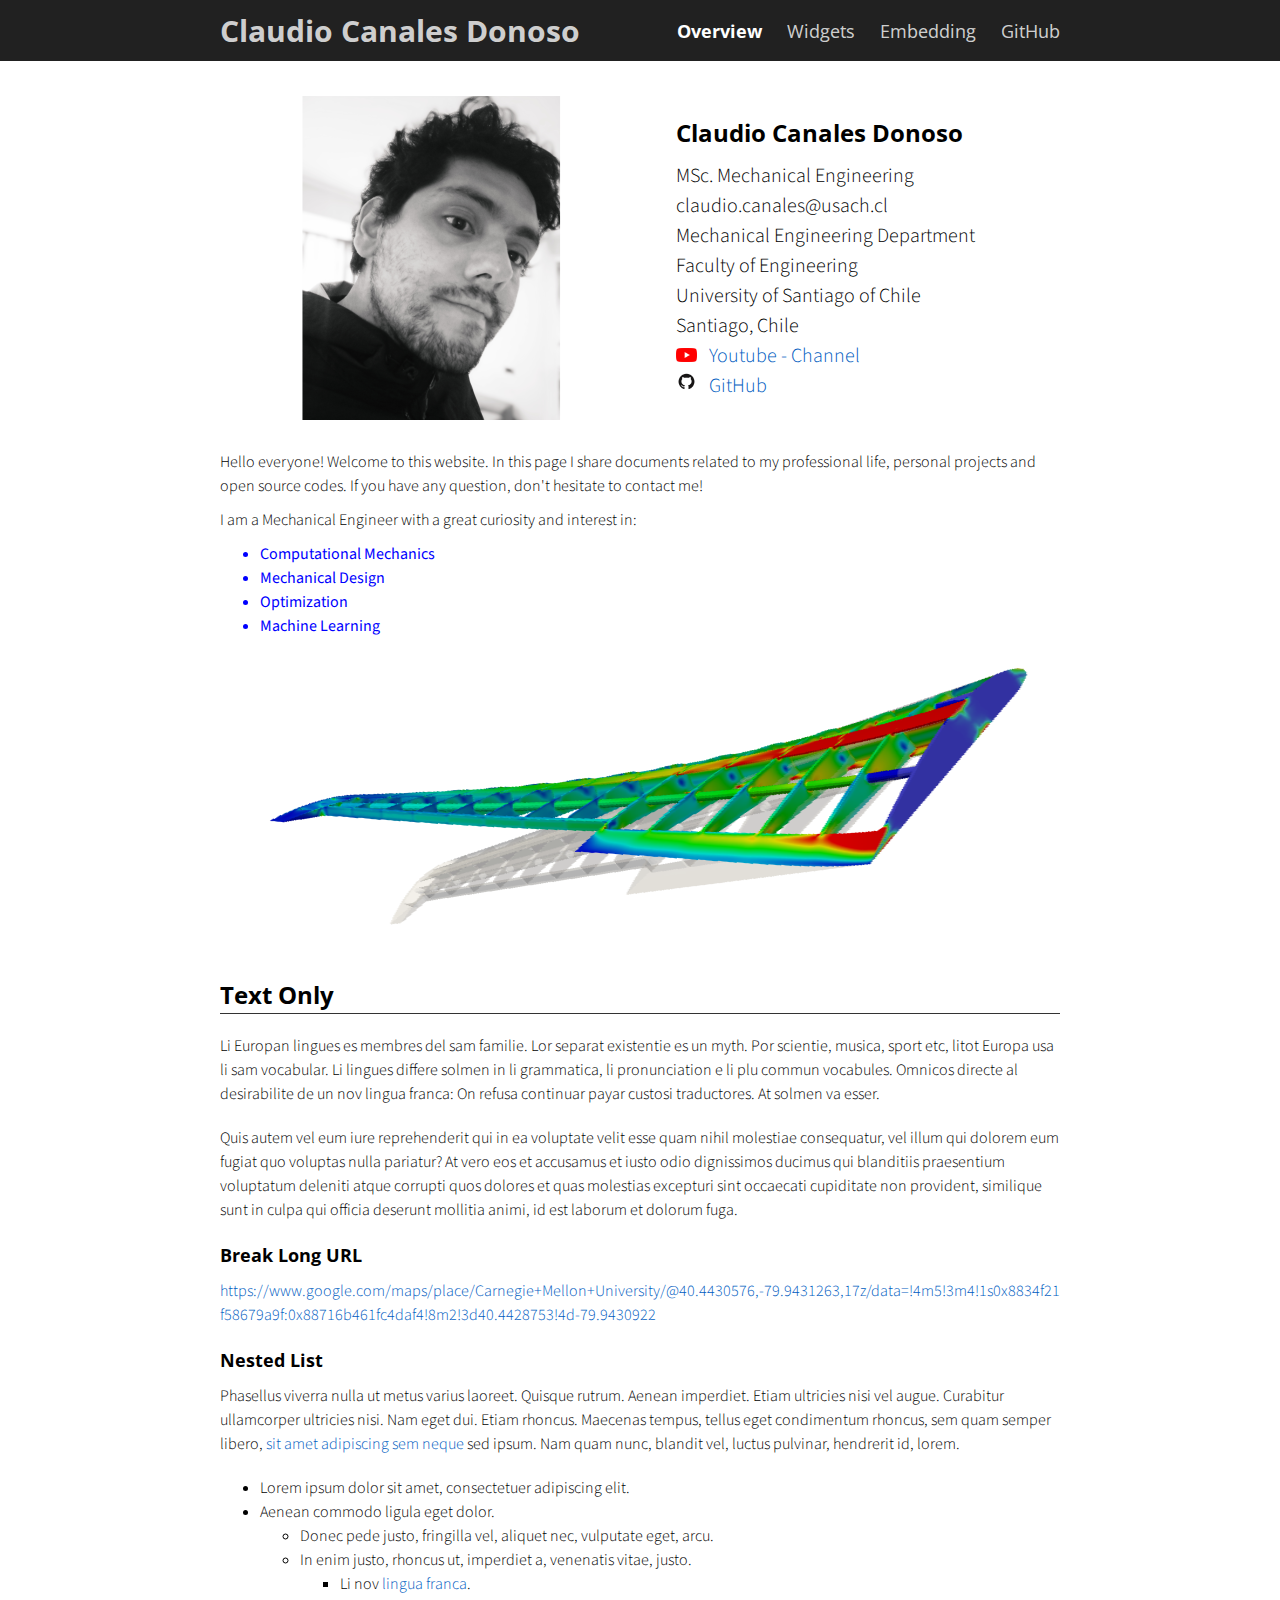
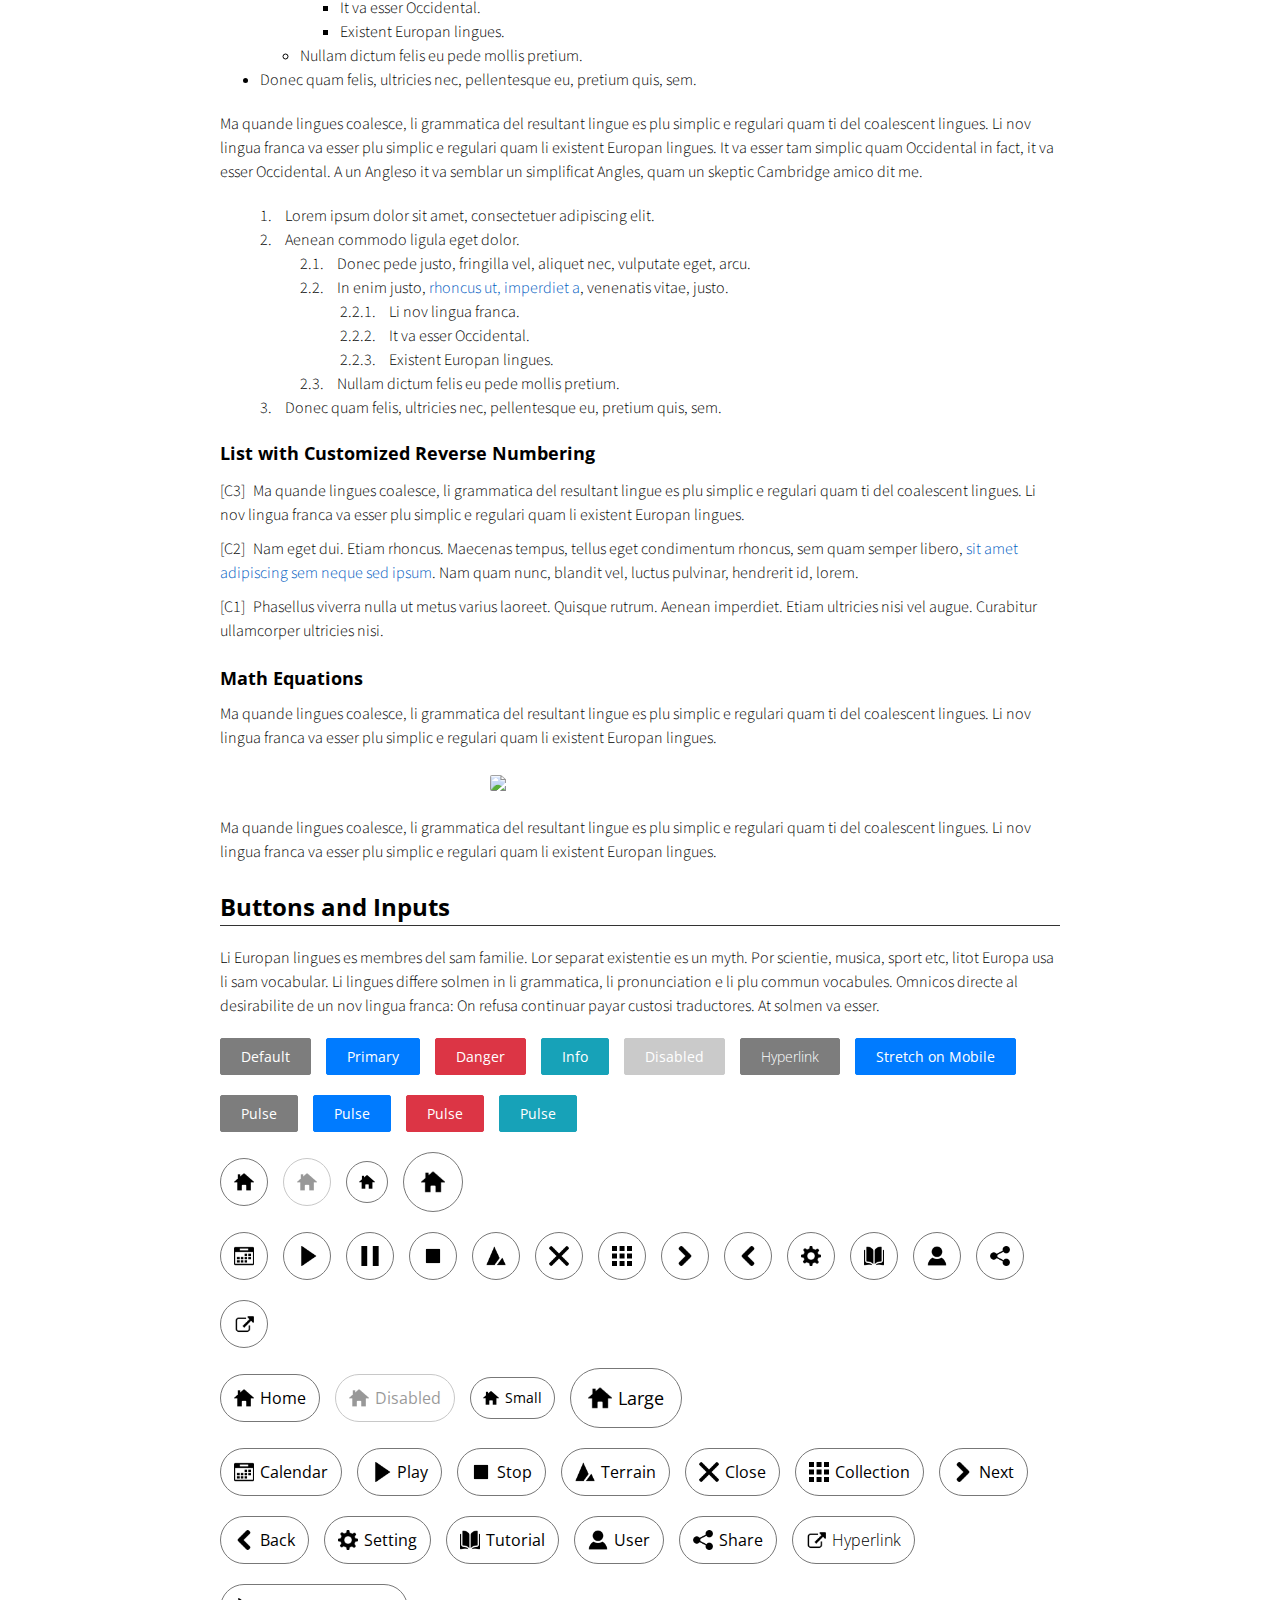
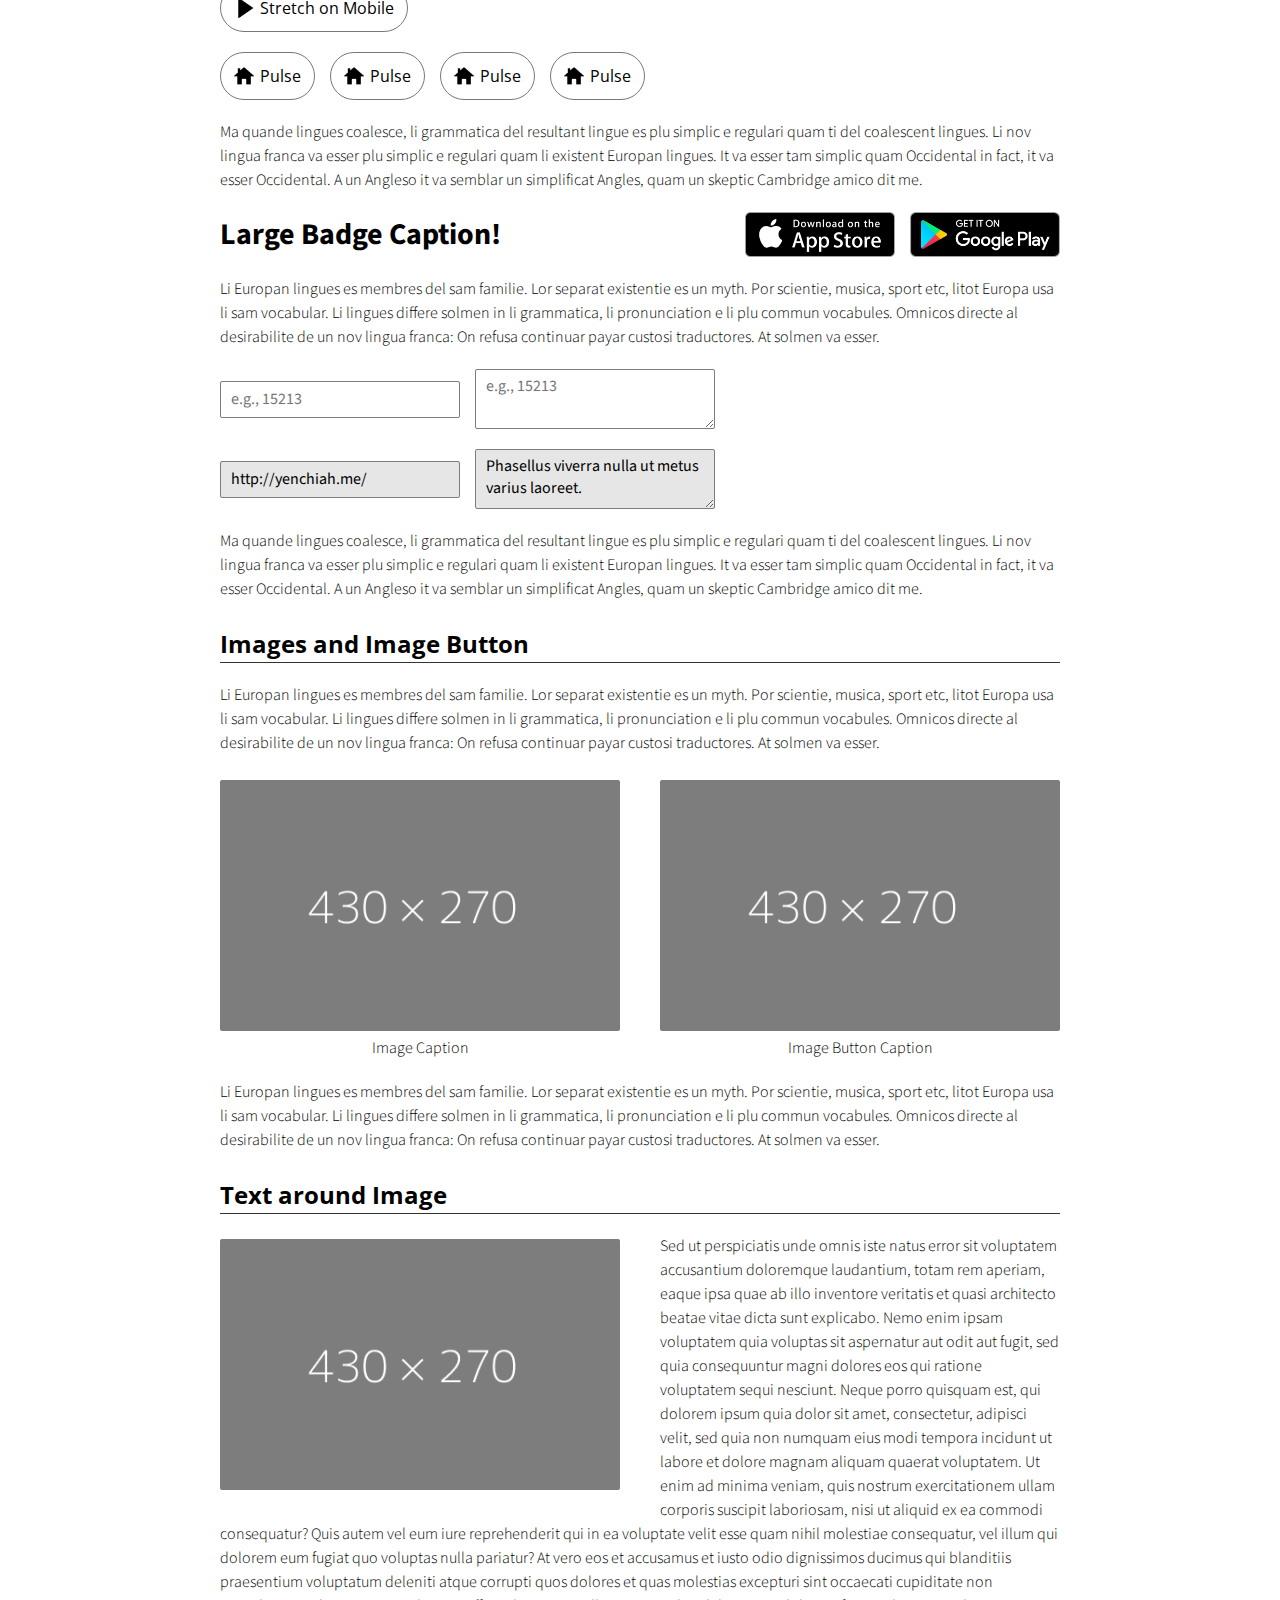
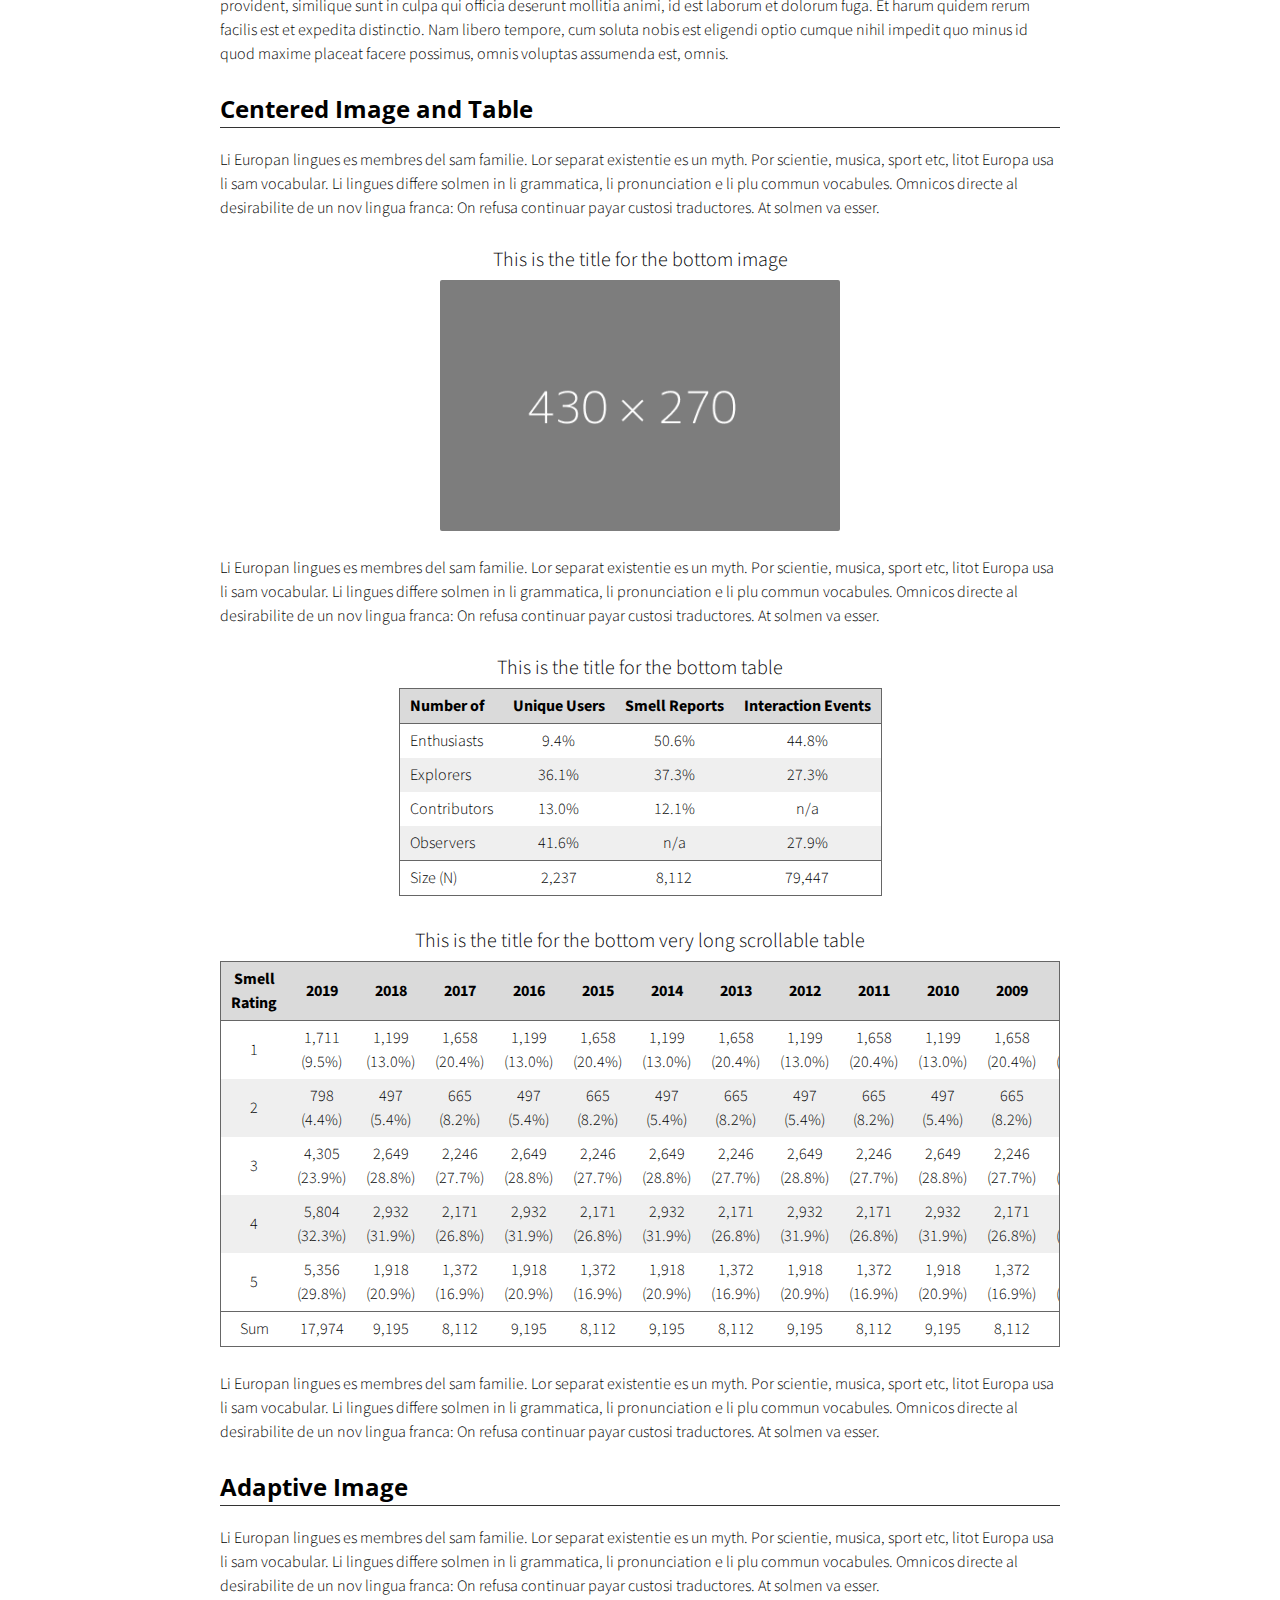
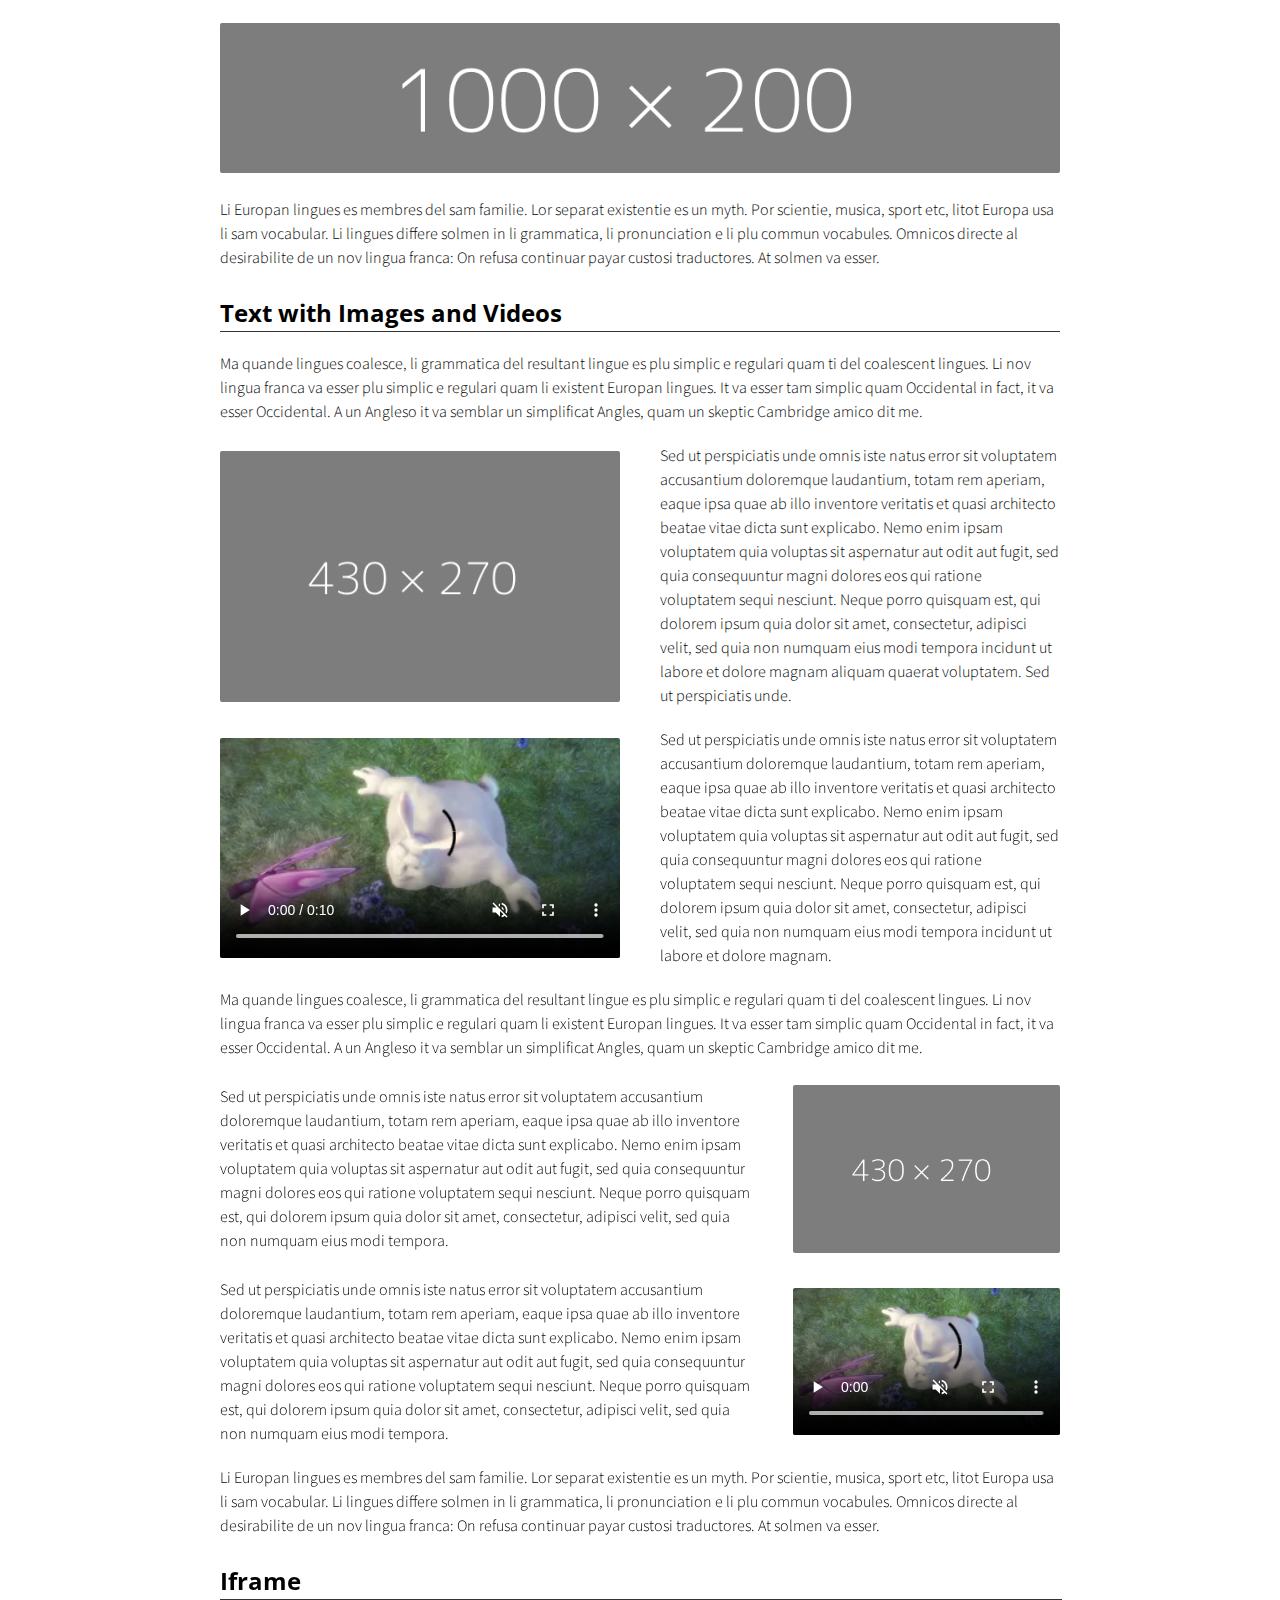
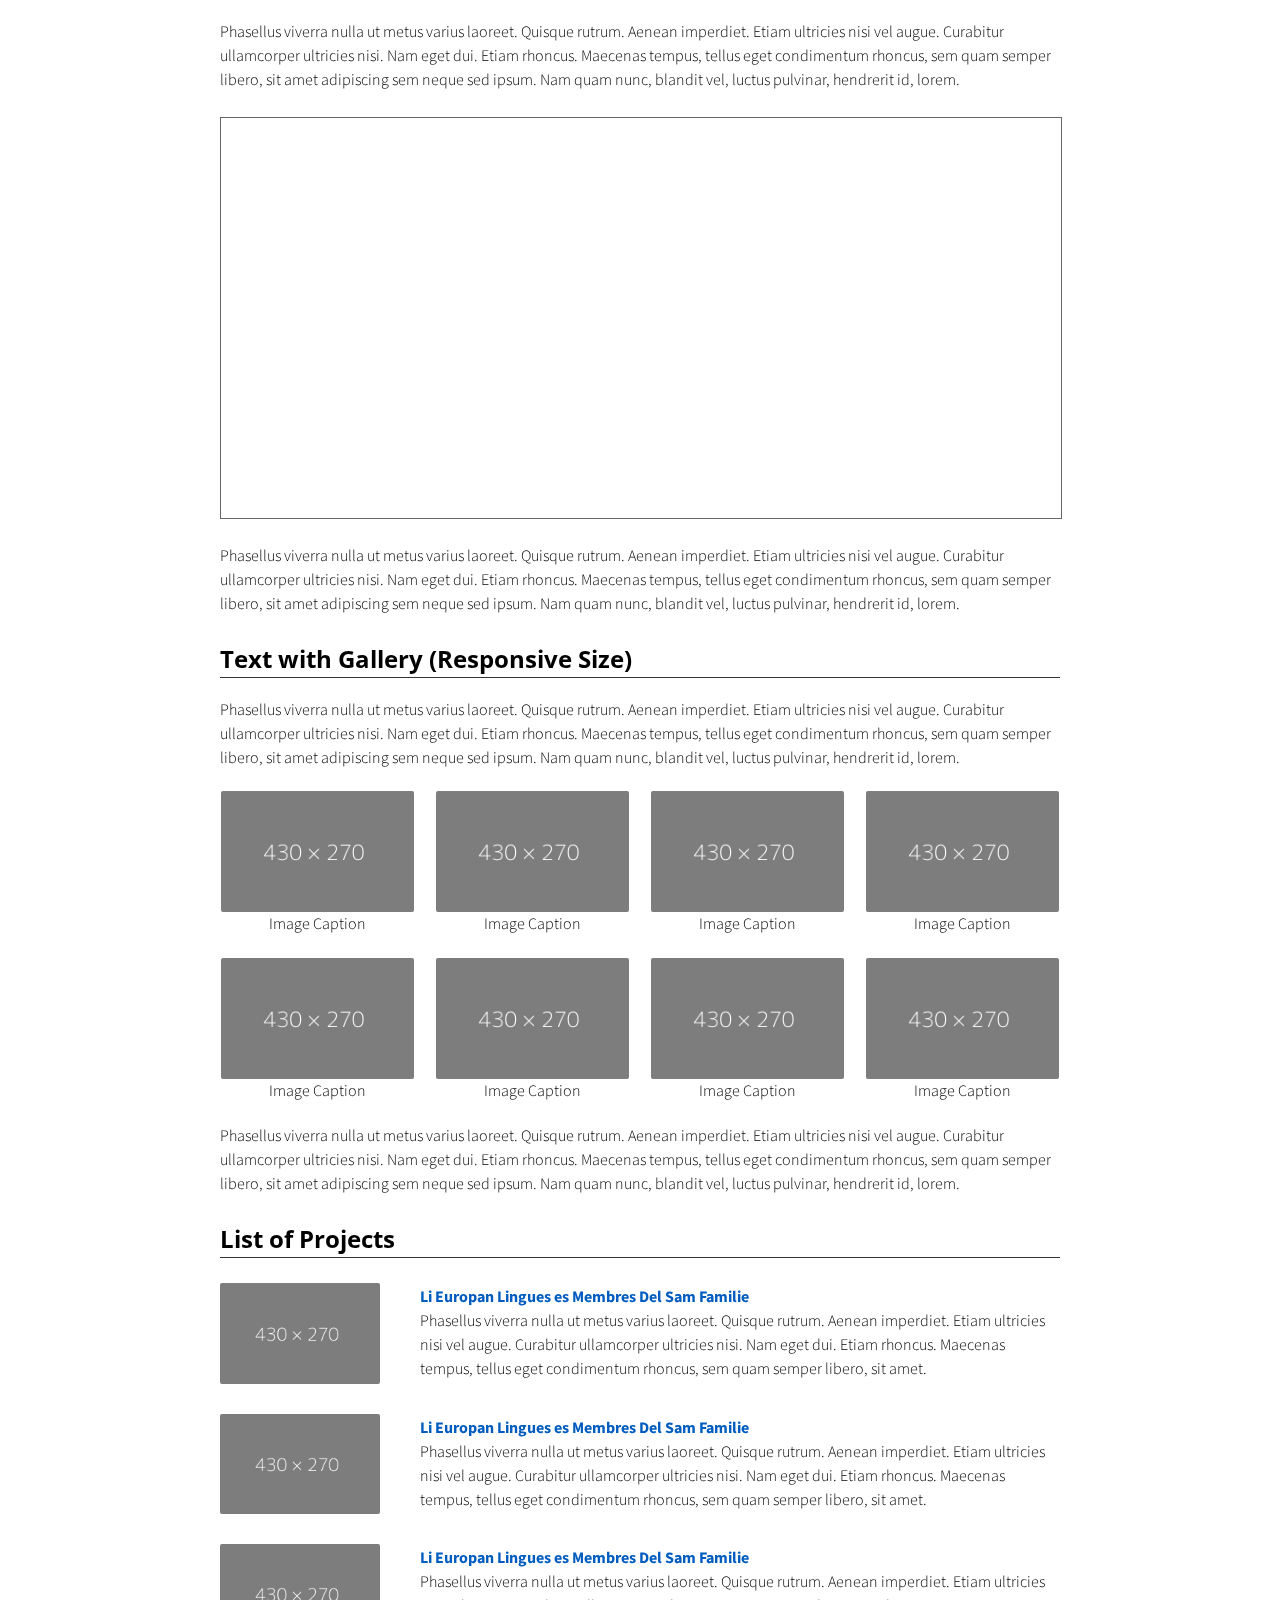
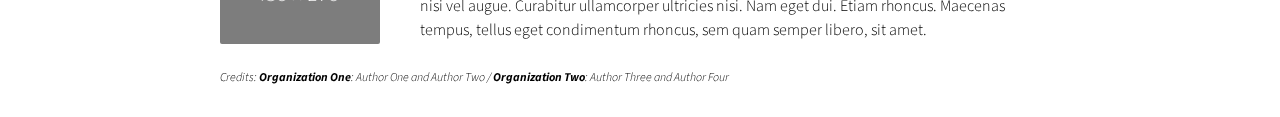
==== commit abb3cde0: "v0.008" ====
--- a/index.html
+++ b/index.html
@@ -2,7 +2,7 @@
 <html>
 
 <head>
-  <title>Project Title</title>
+  <title>Claudio Canales Donoso</title>
   <meta charset="utf-8" name="viewport" content="width=device-width, initial-scale=1">
   <link href="css/frame.css" media="screen" rel="stylesheet" type="text/css" />
   <link href="css/controls.css" media="screen" rel="stylesheet" type="text/css" />
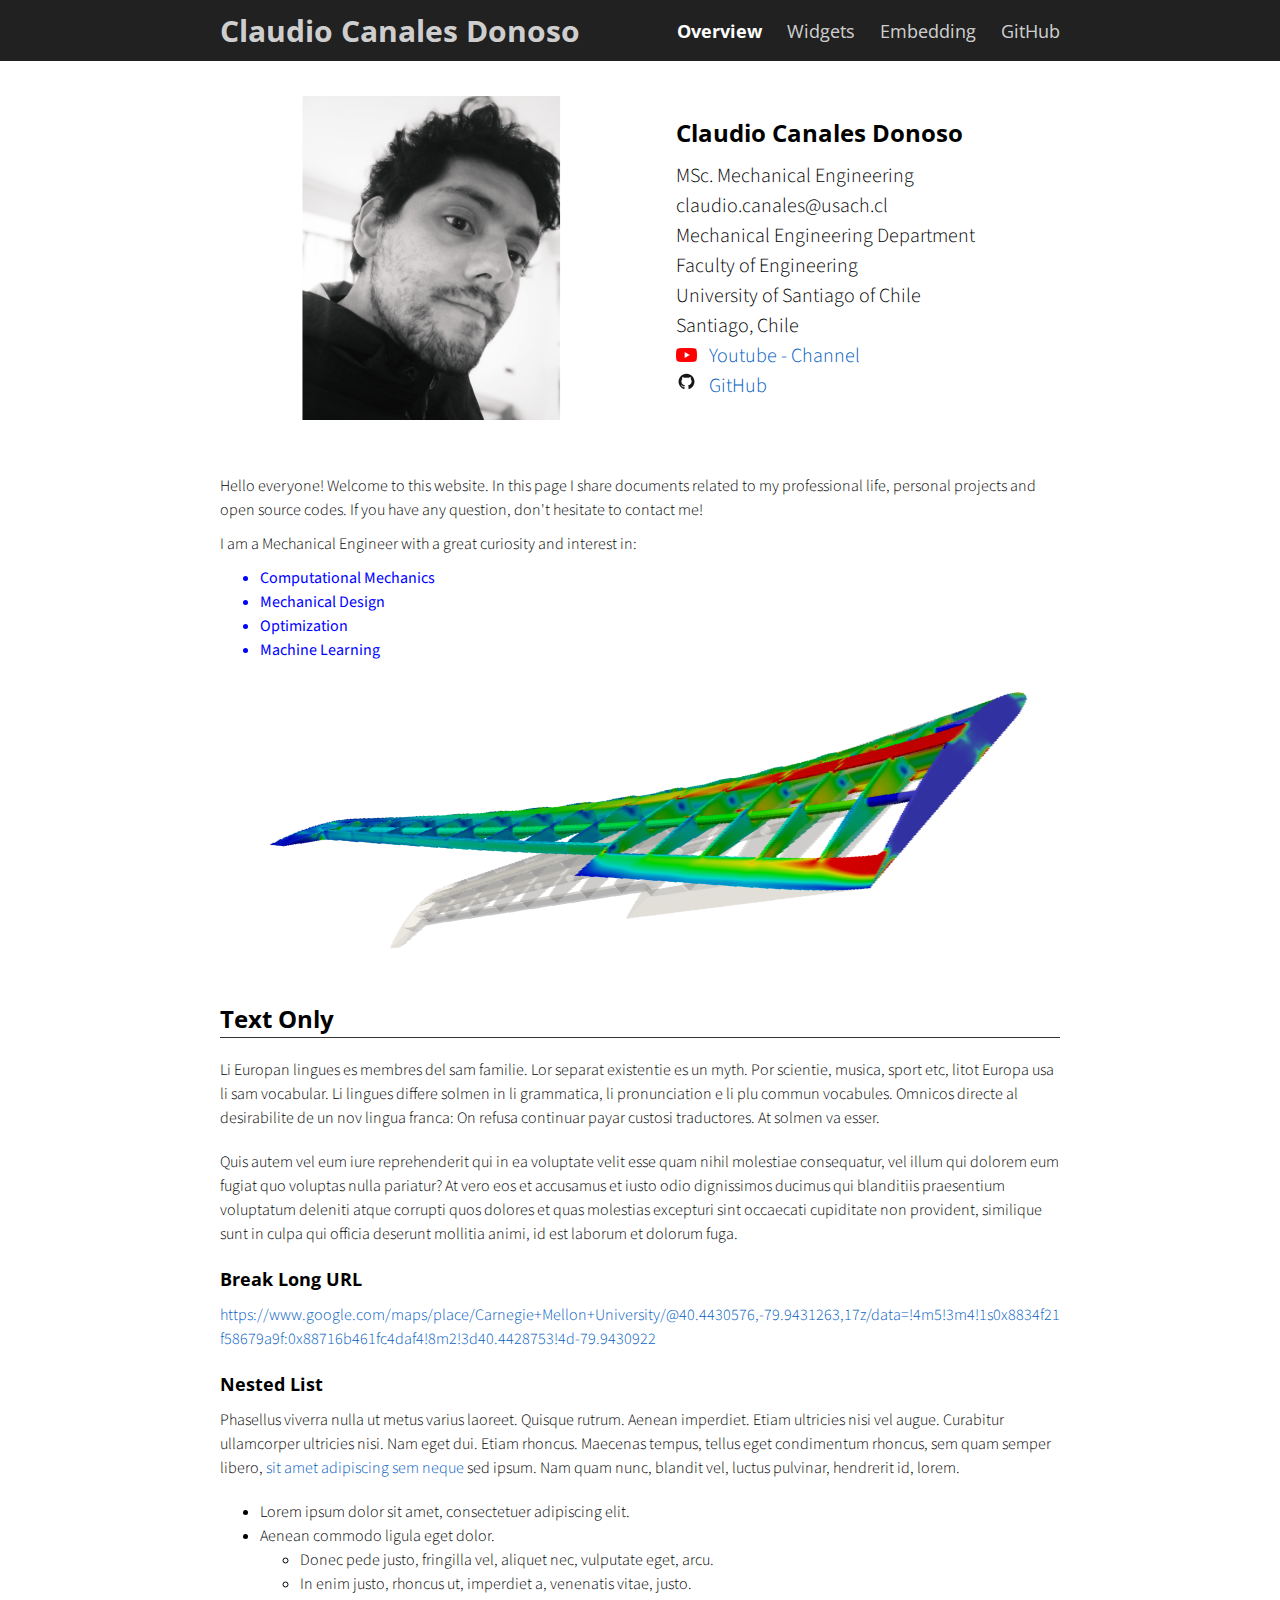
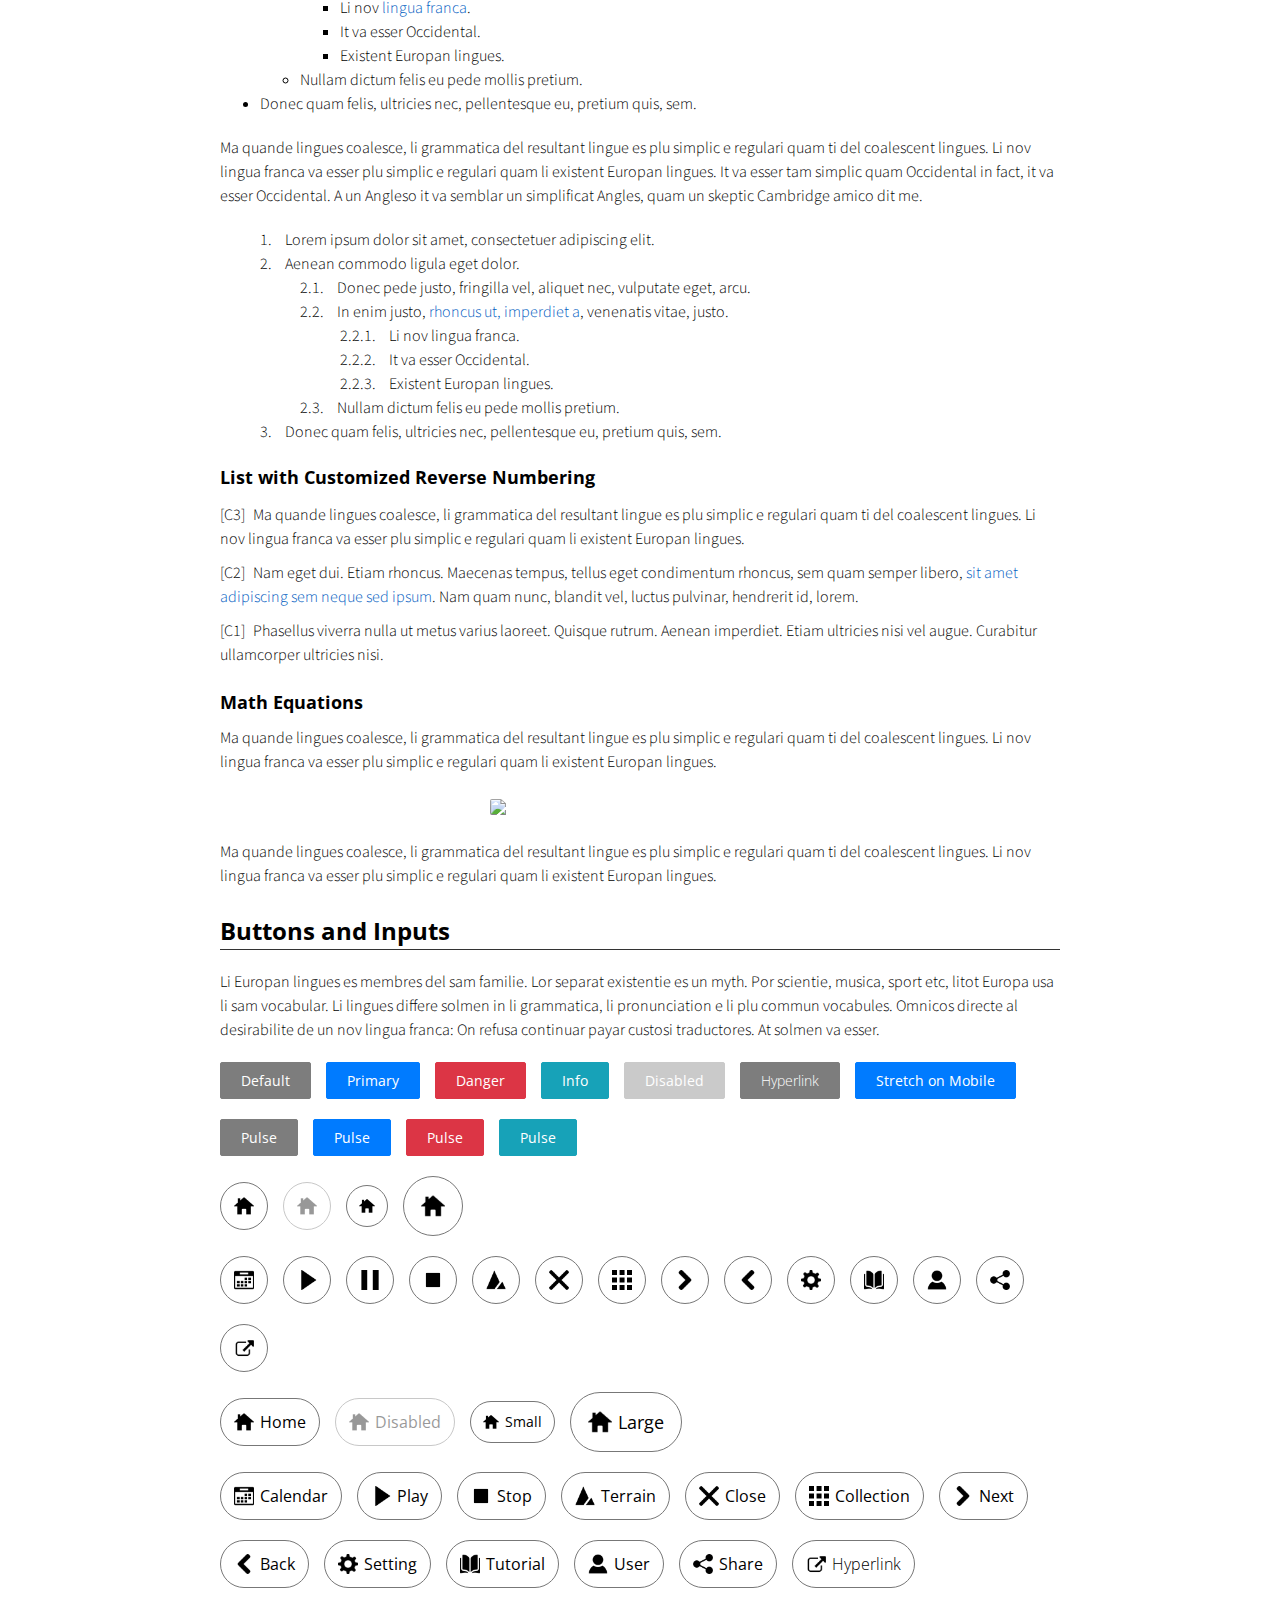
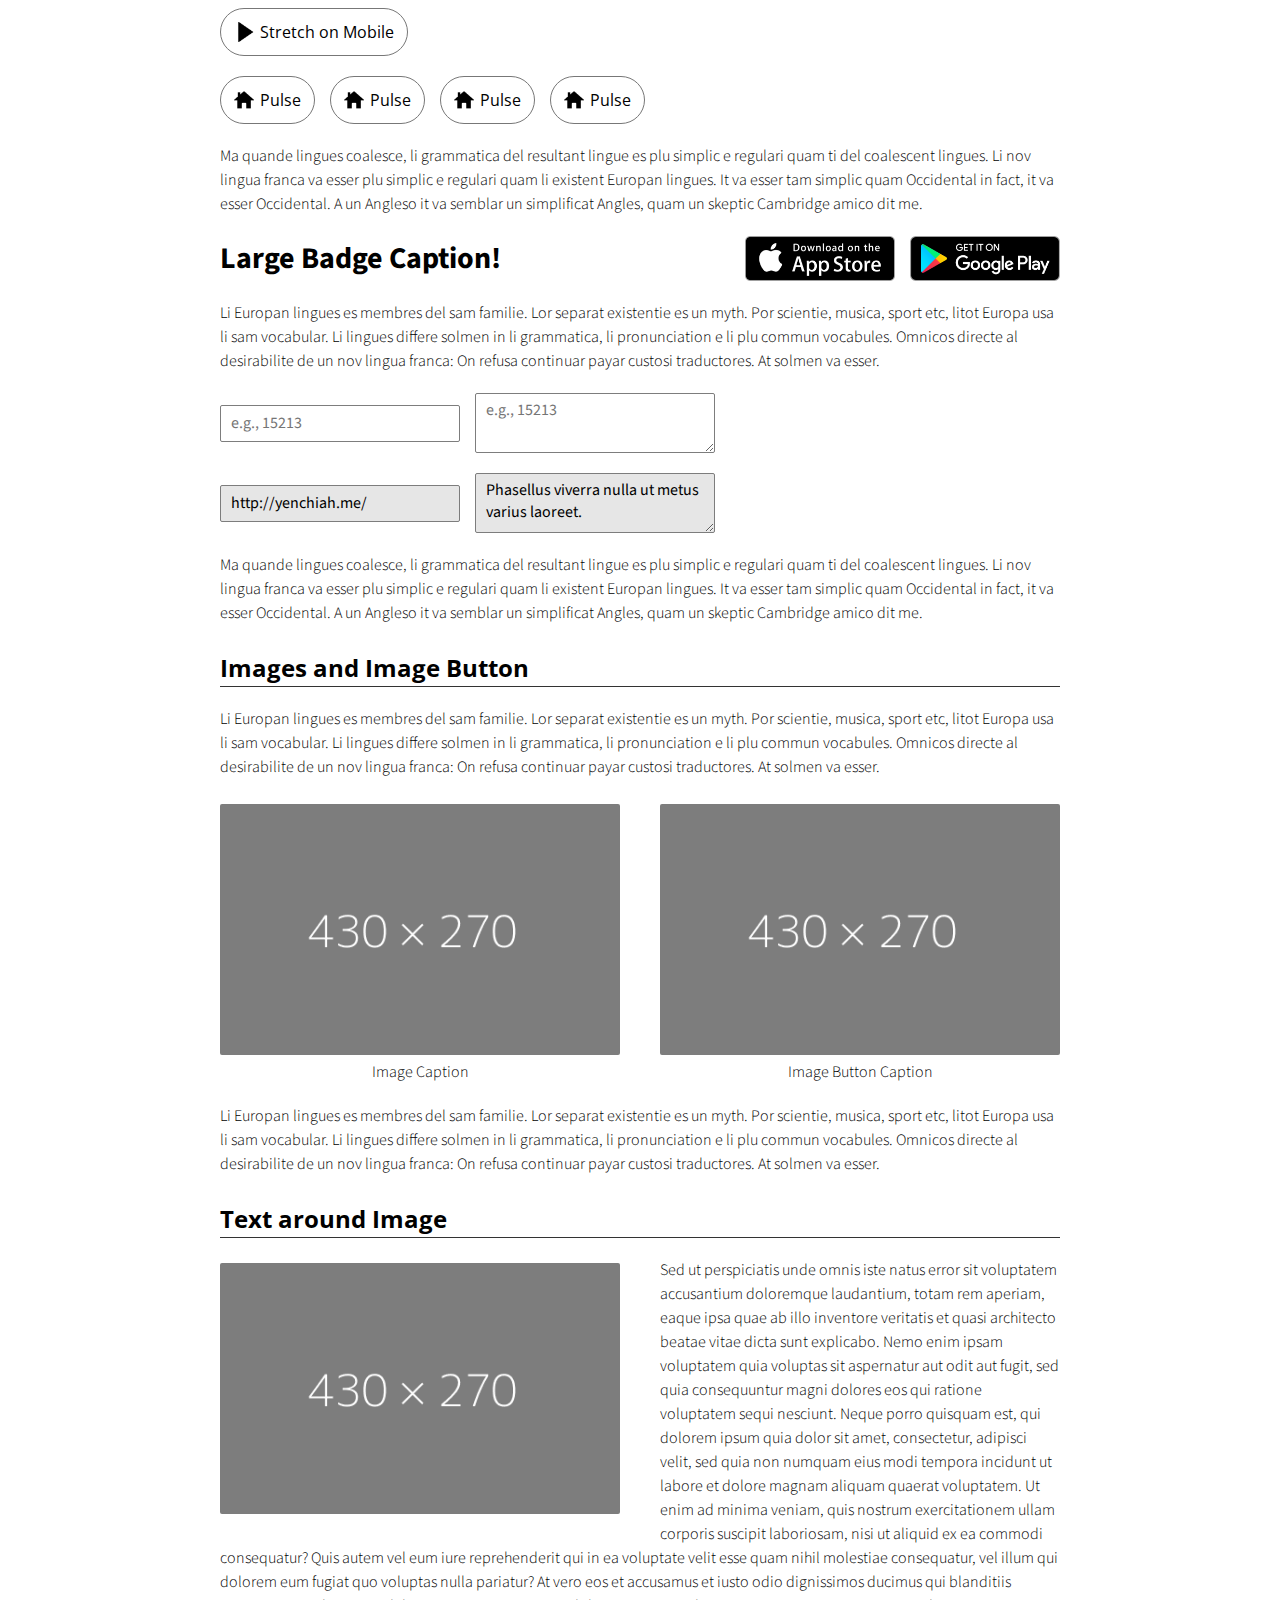
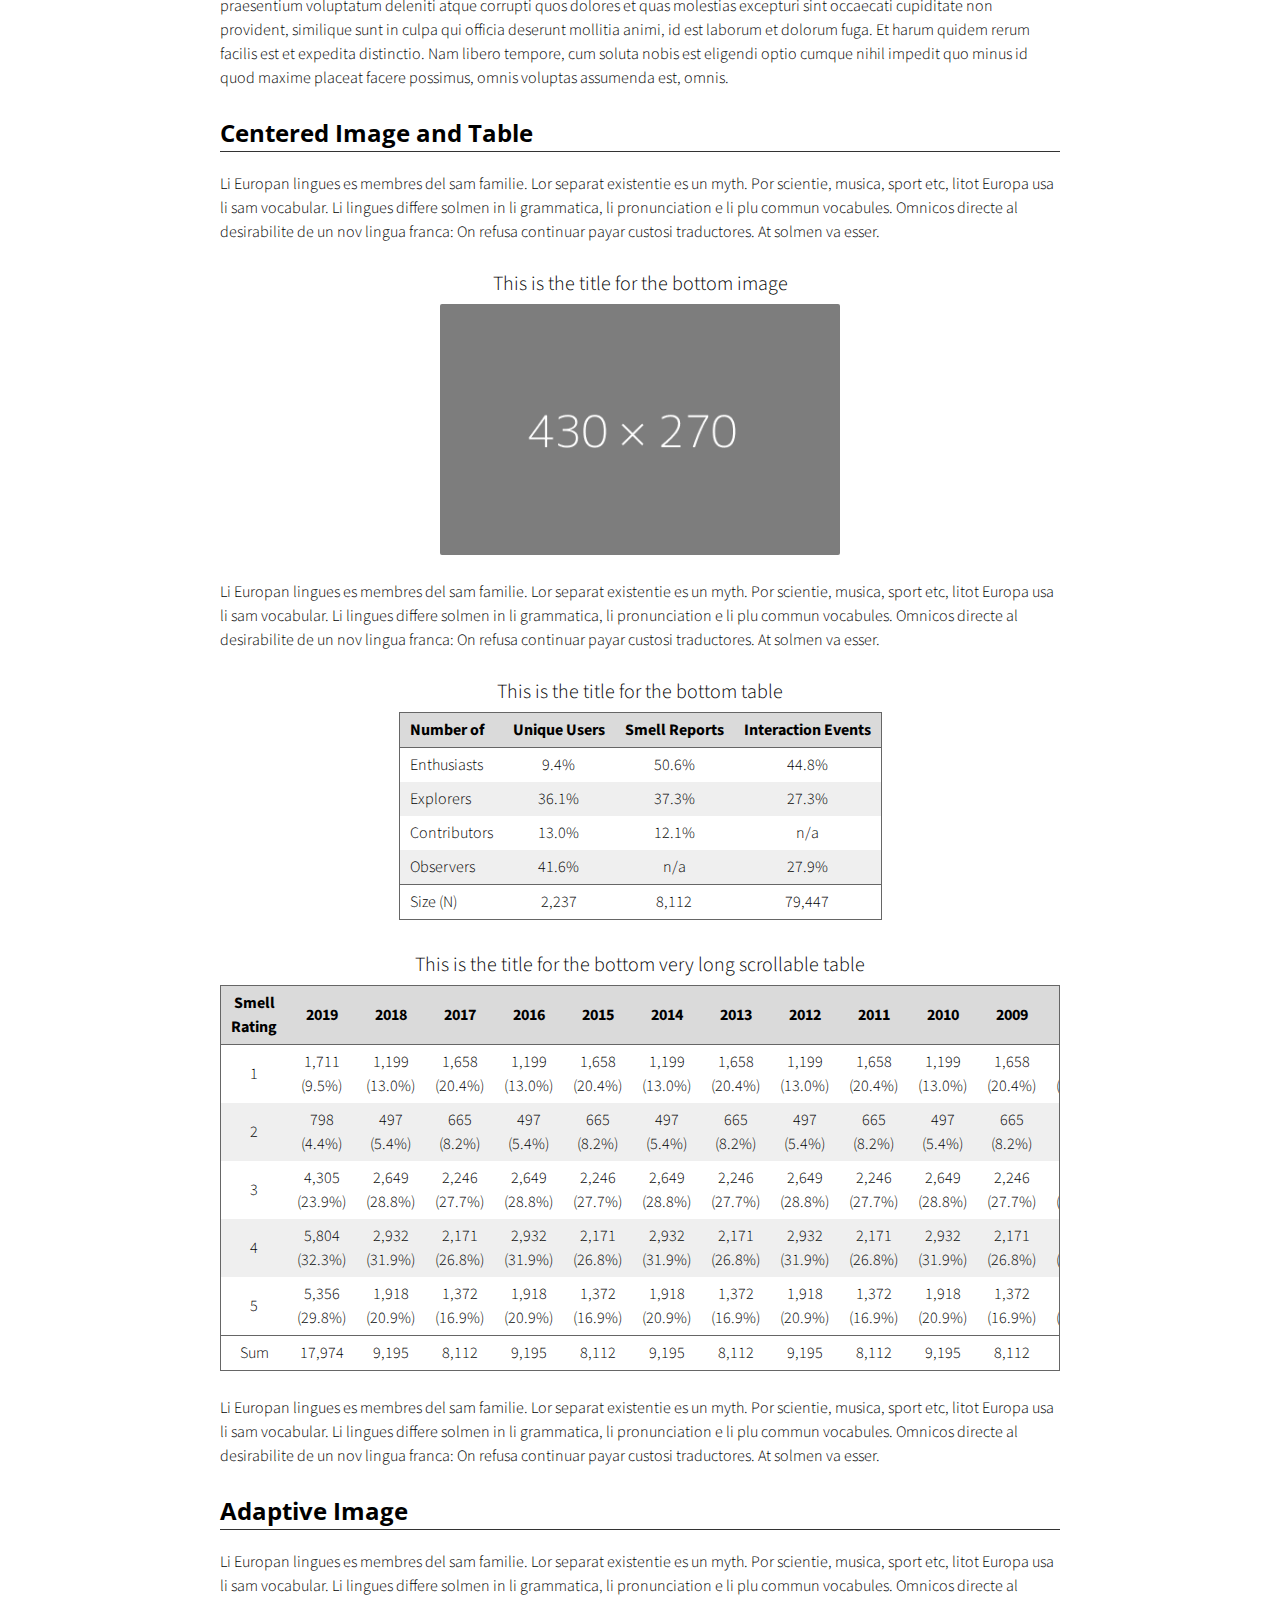
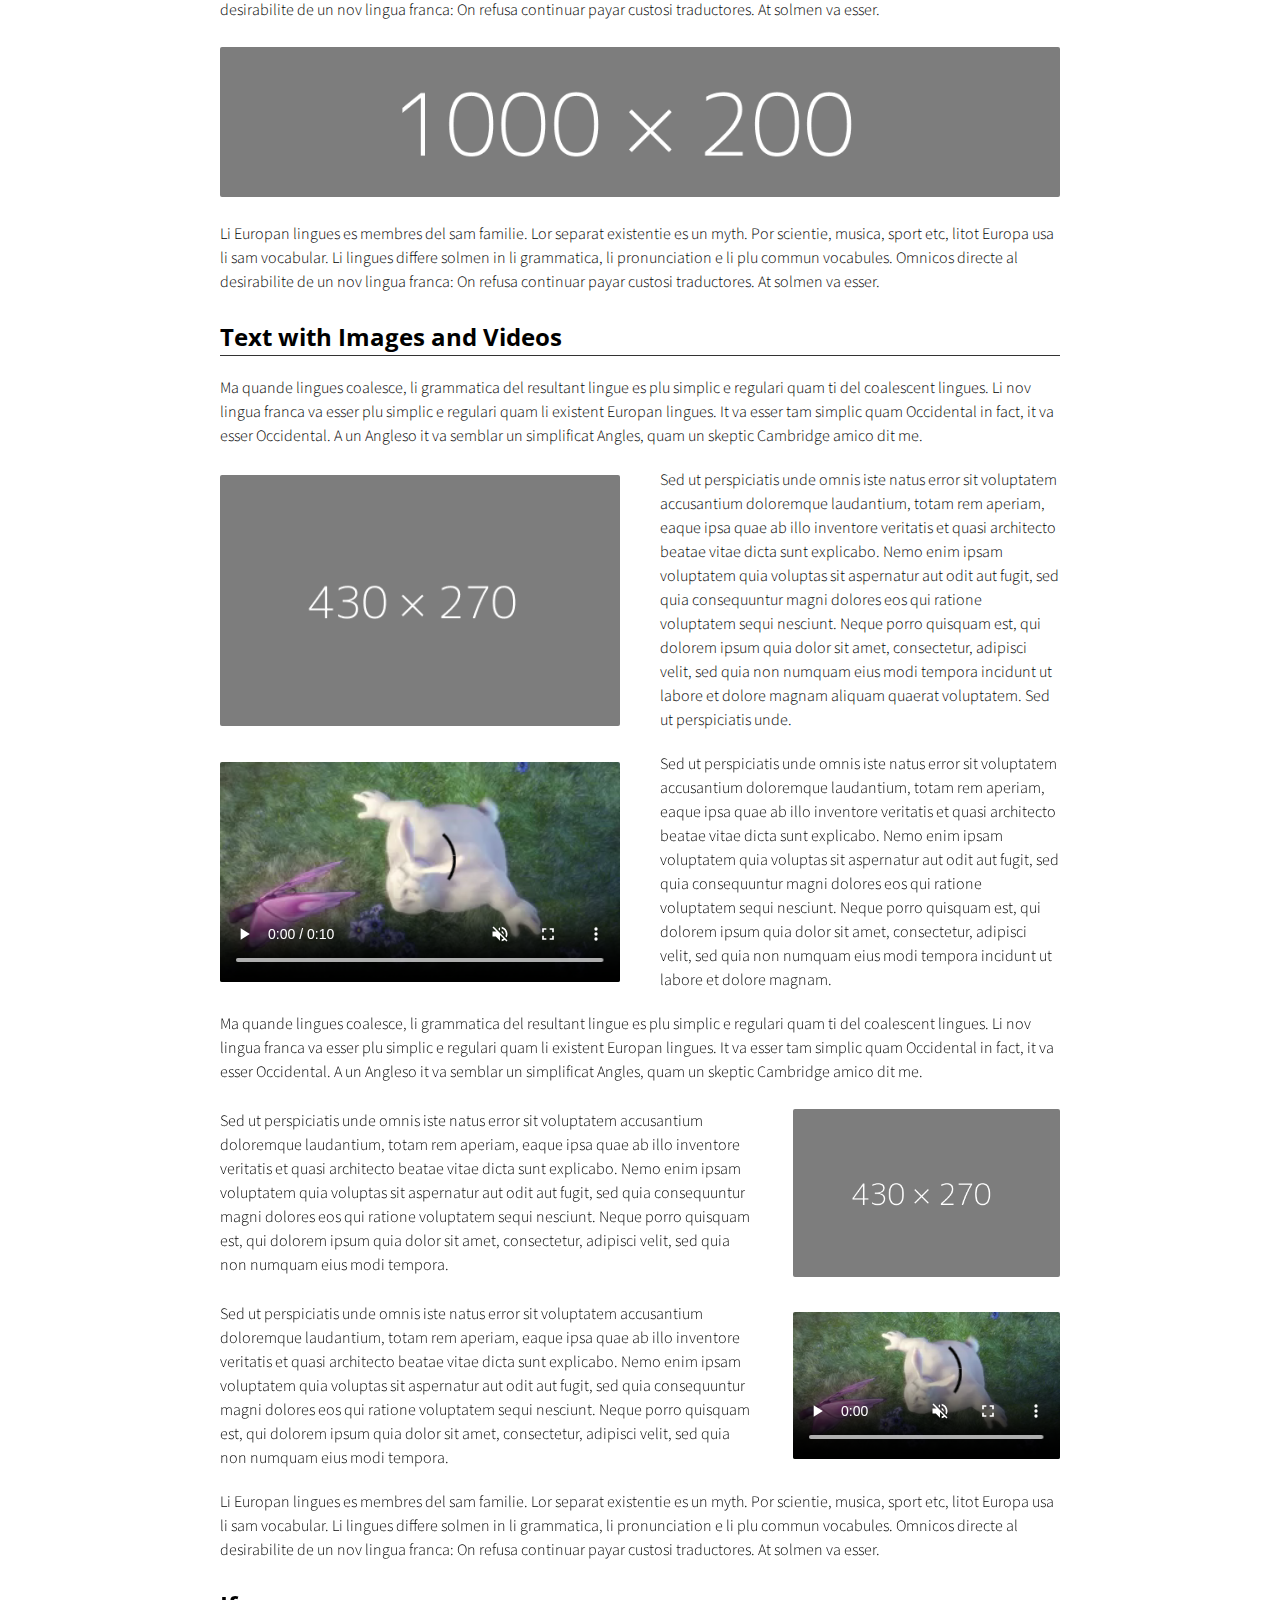
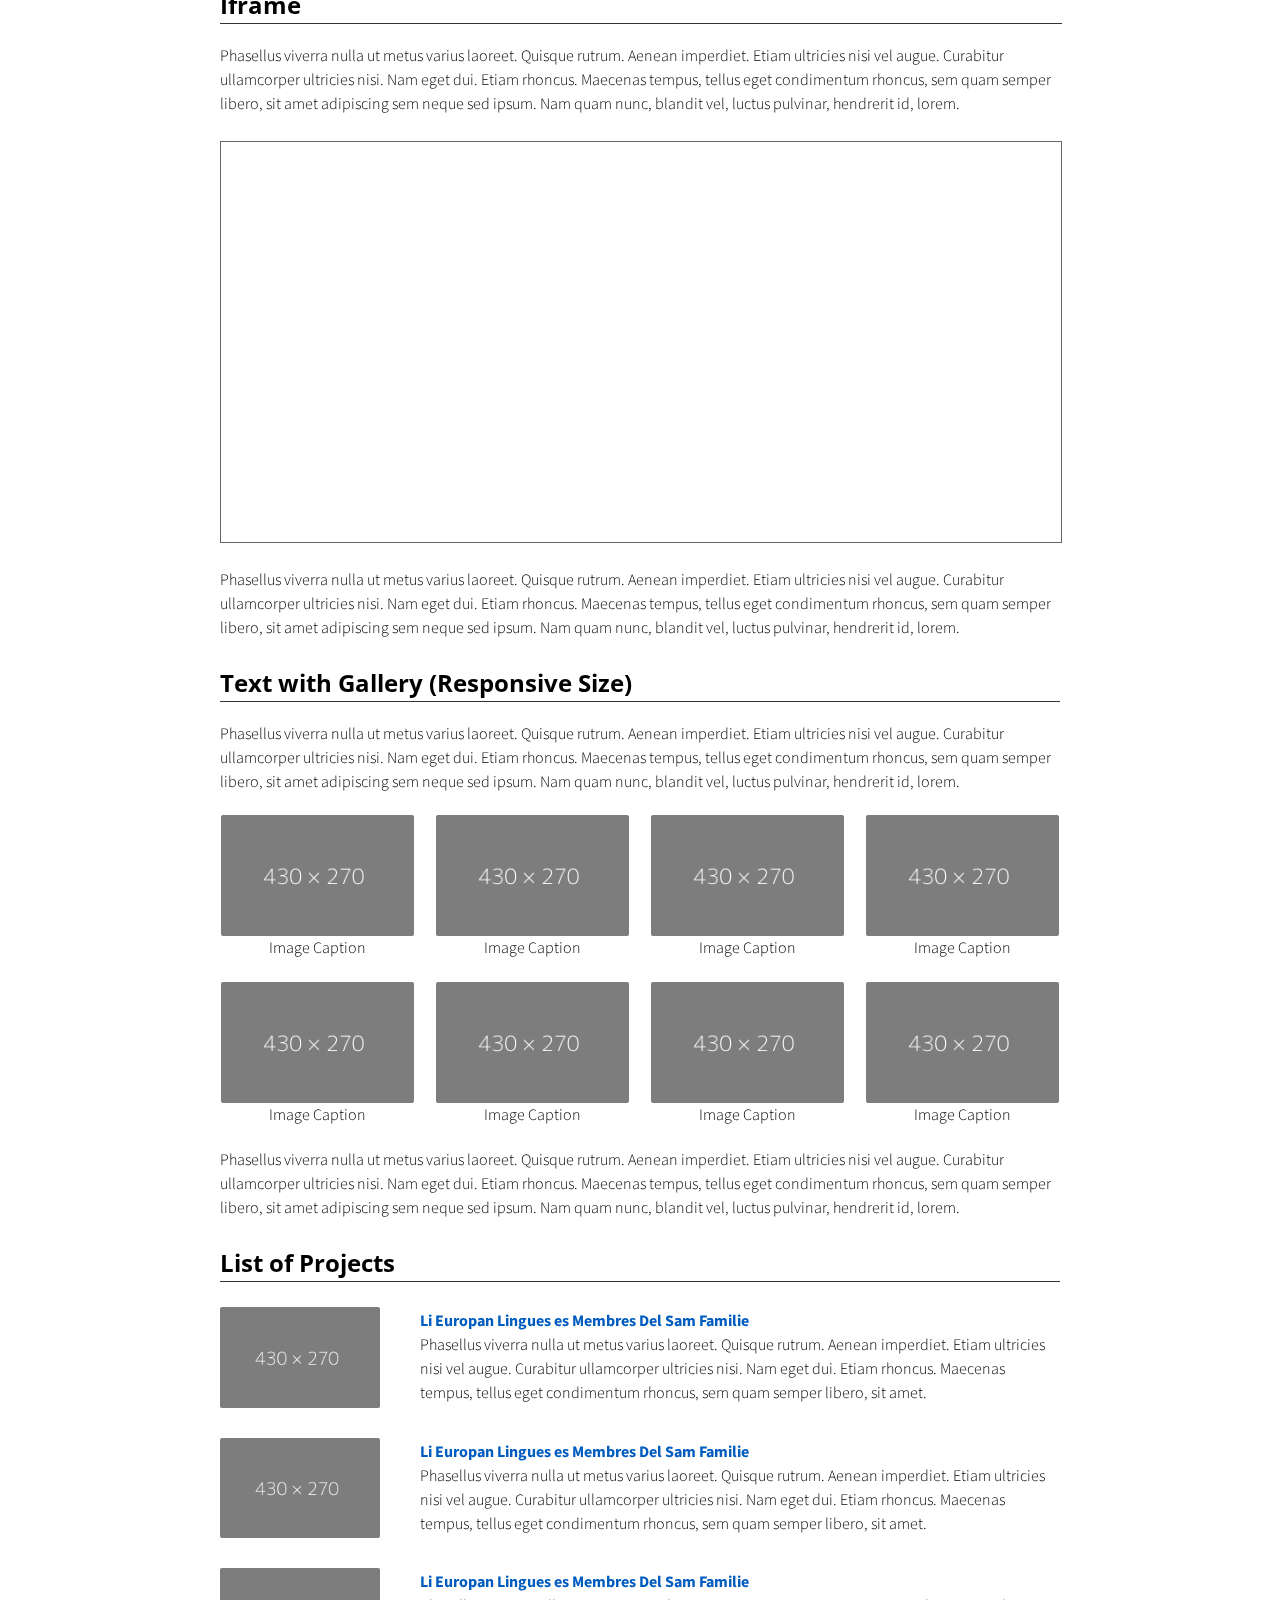
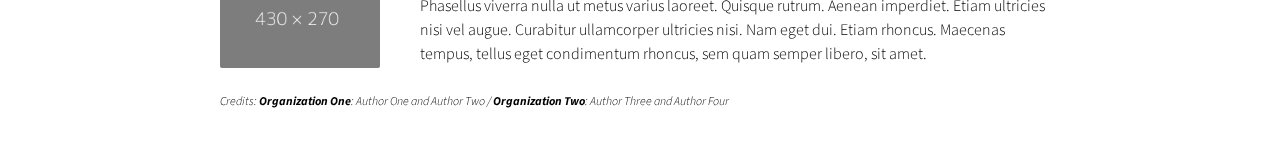
==== commit a8686384: "v0.008" ====
--- a/index.html
+++ b/index.html
@@ -52,7 +52,7 @@
         <div class="flex-row">
           <div class="flex-item flex-column">
             <p class="text add-top-margin">
-
+              <br>
               Hello everyone! Welcome to this website. In this page I share documents related to my professional life, personal projects and open source codes. If you have any question, don't hesitate to contact me!
             </p> 
 
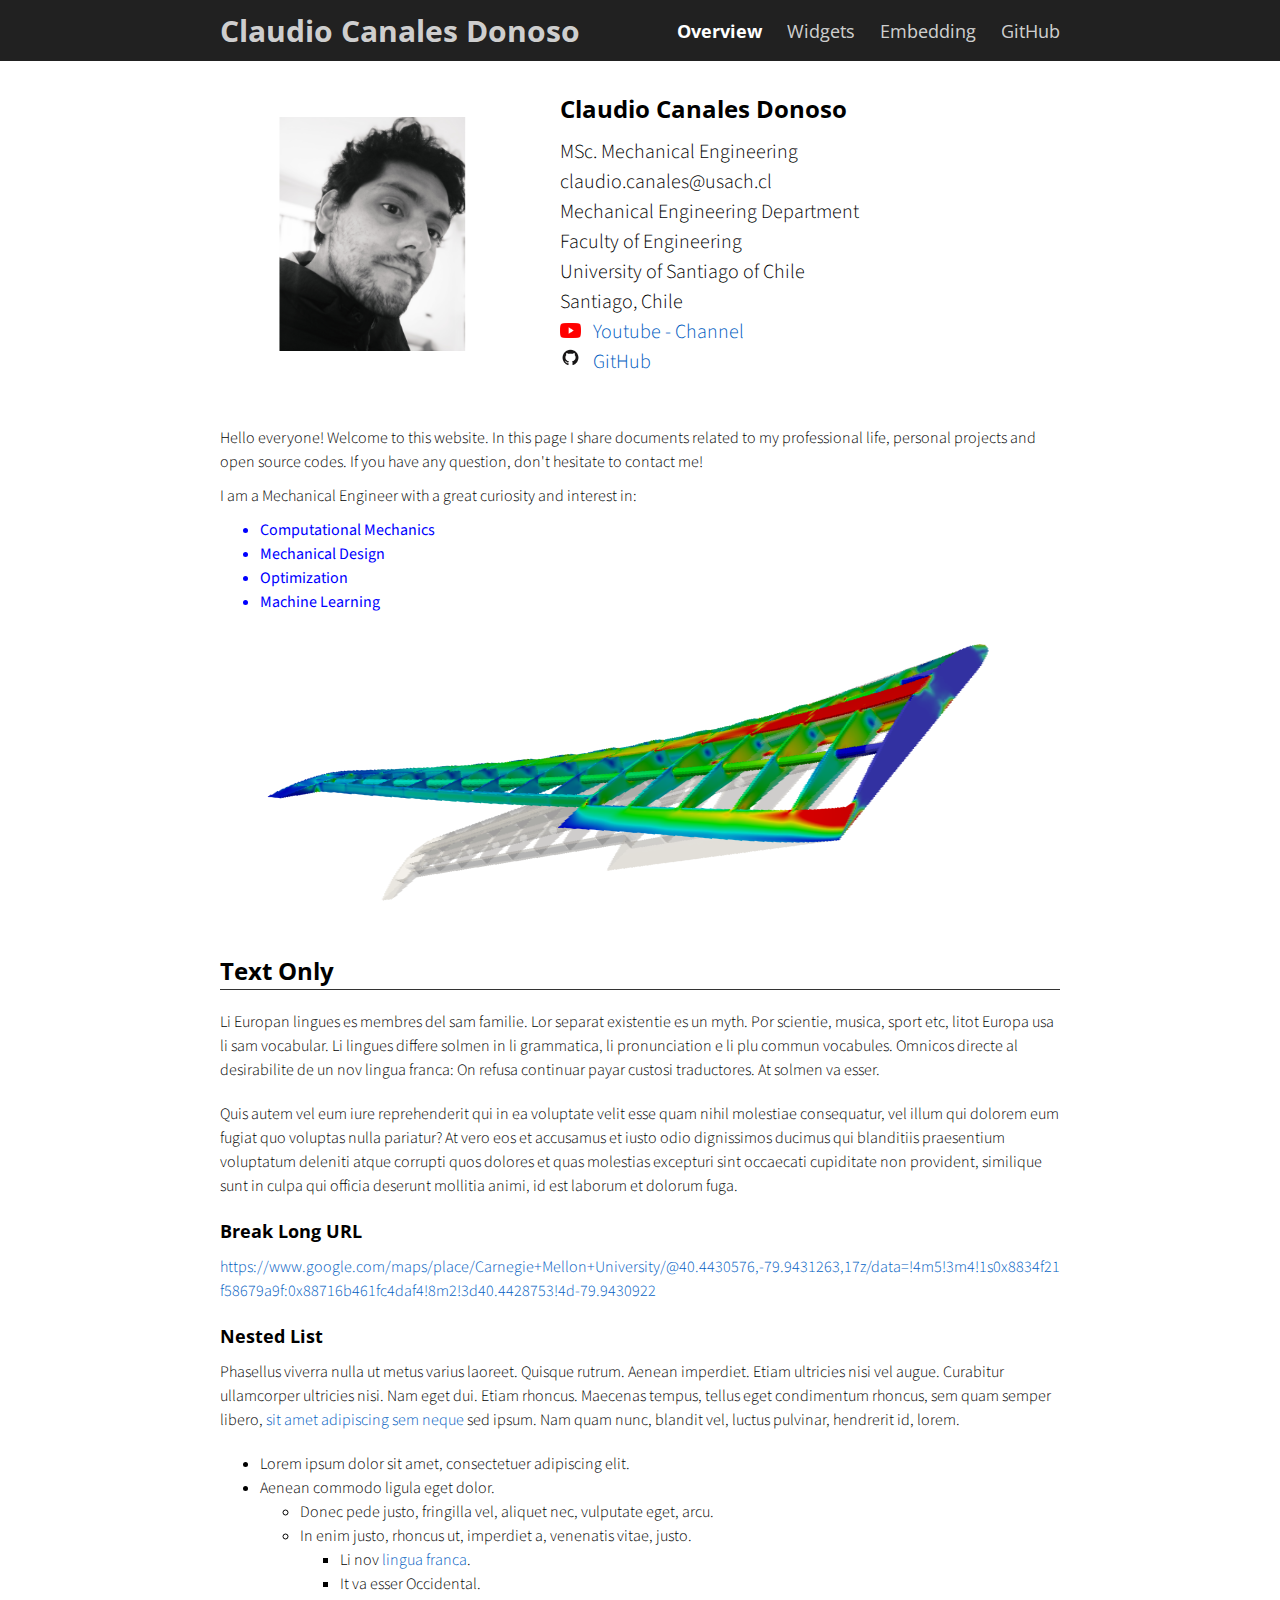
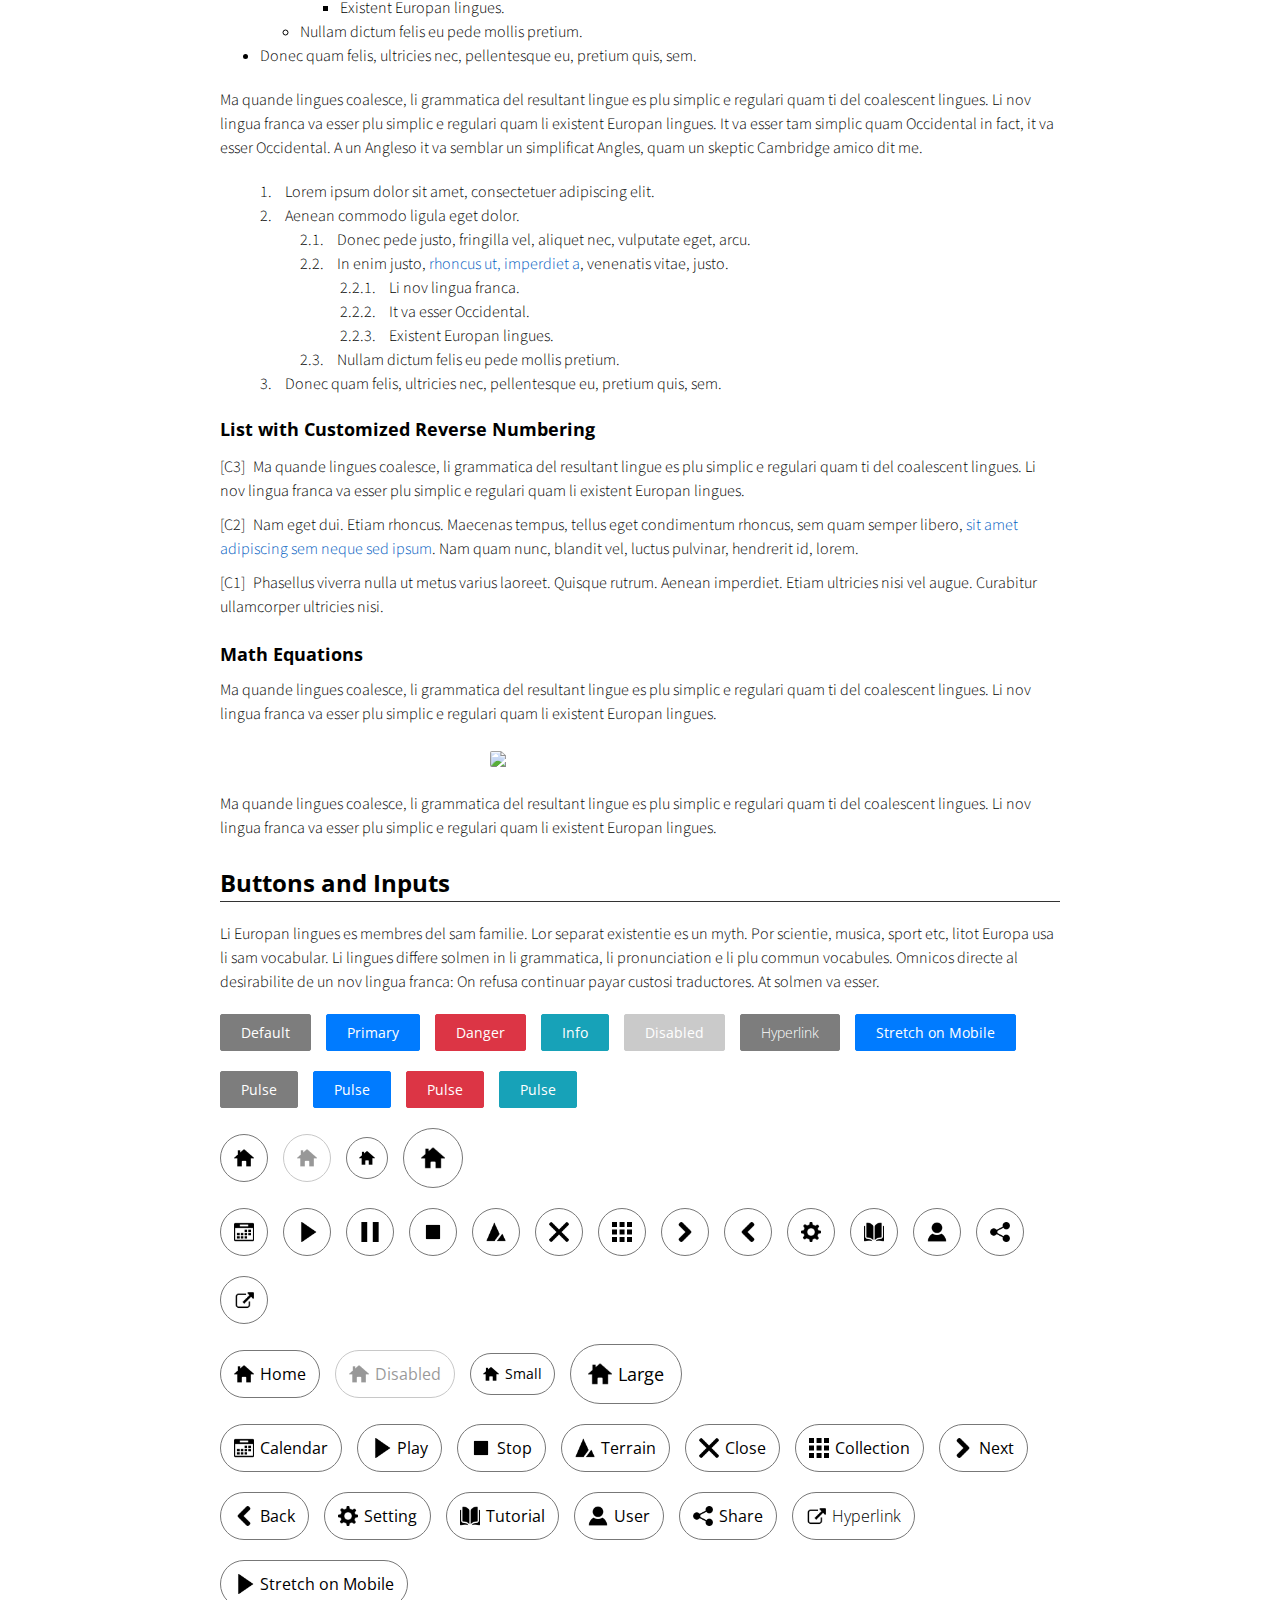
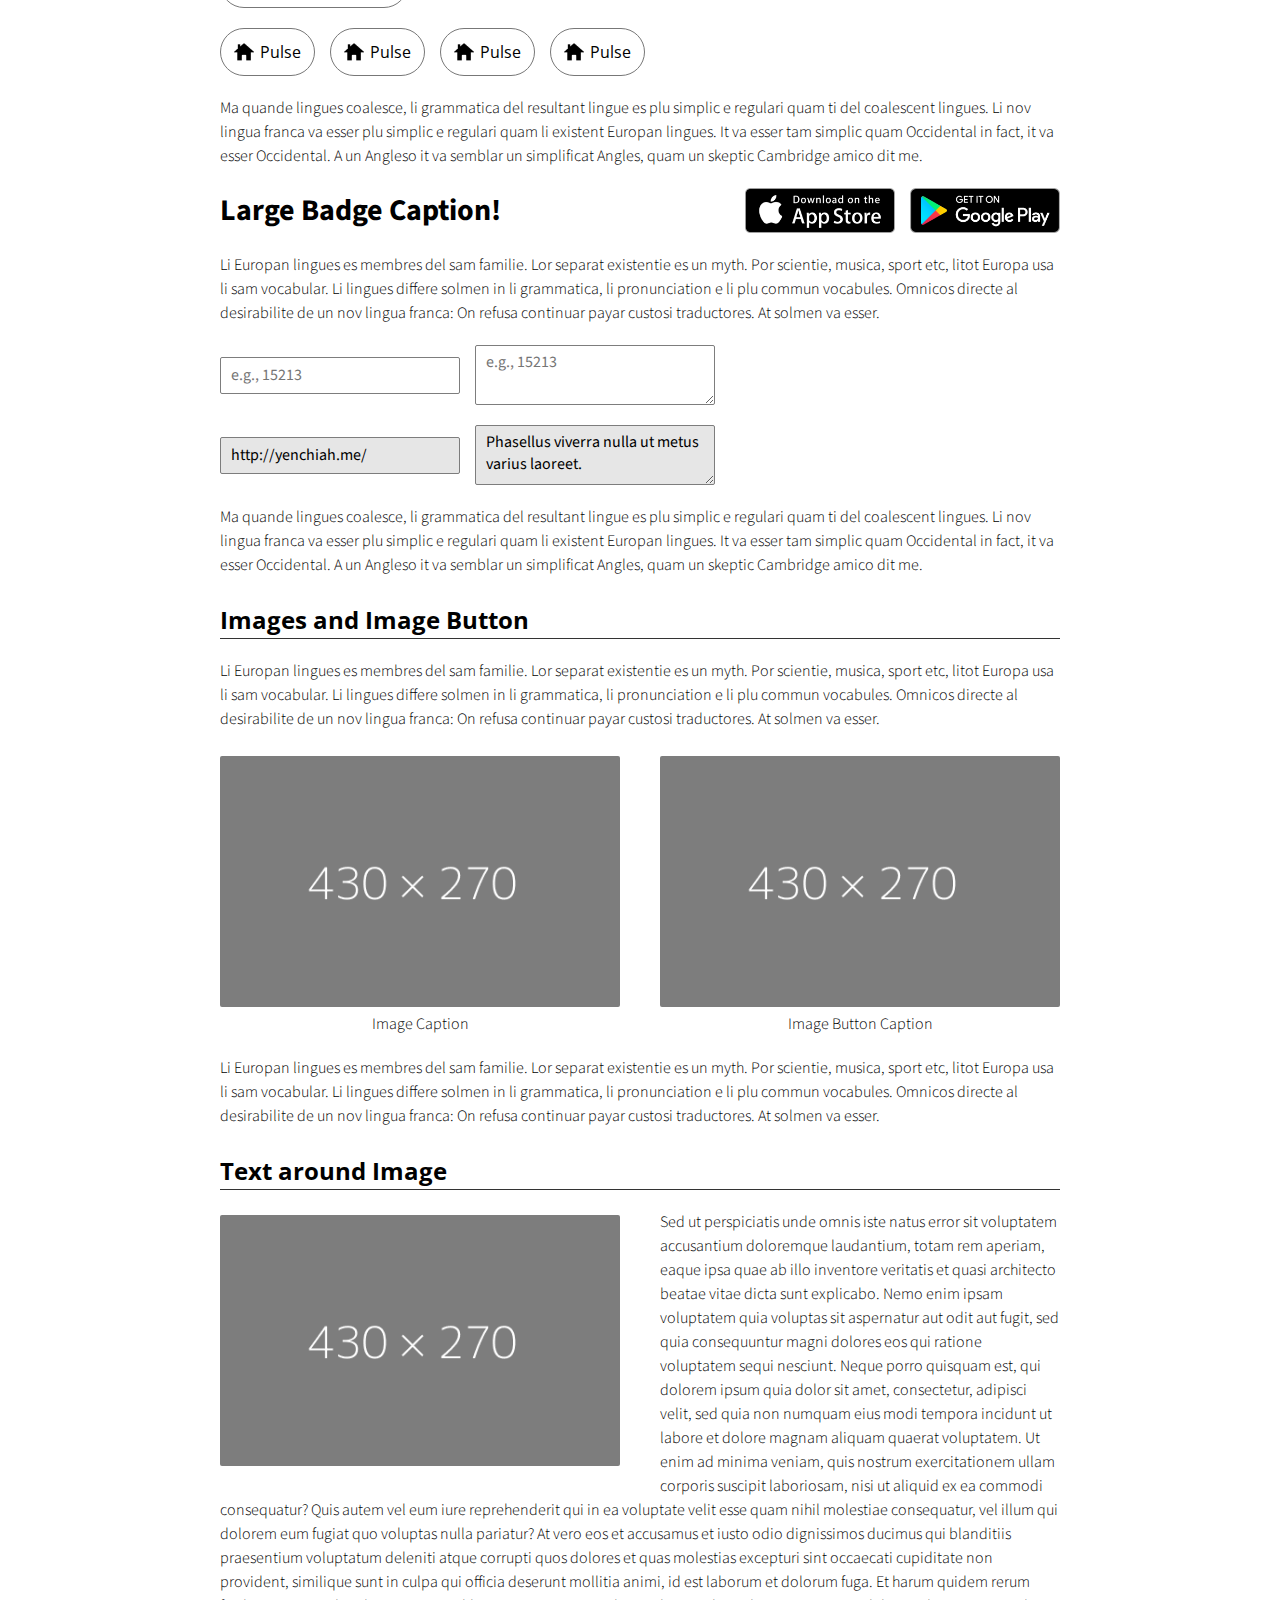
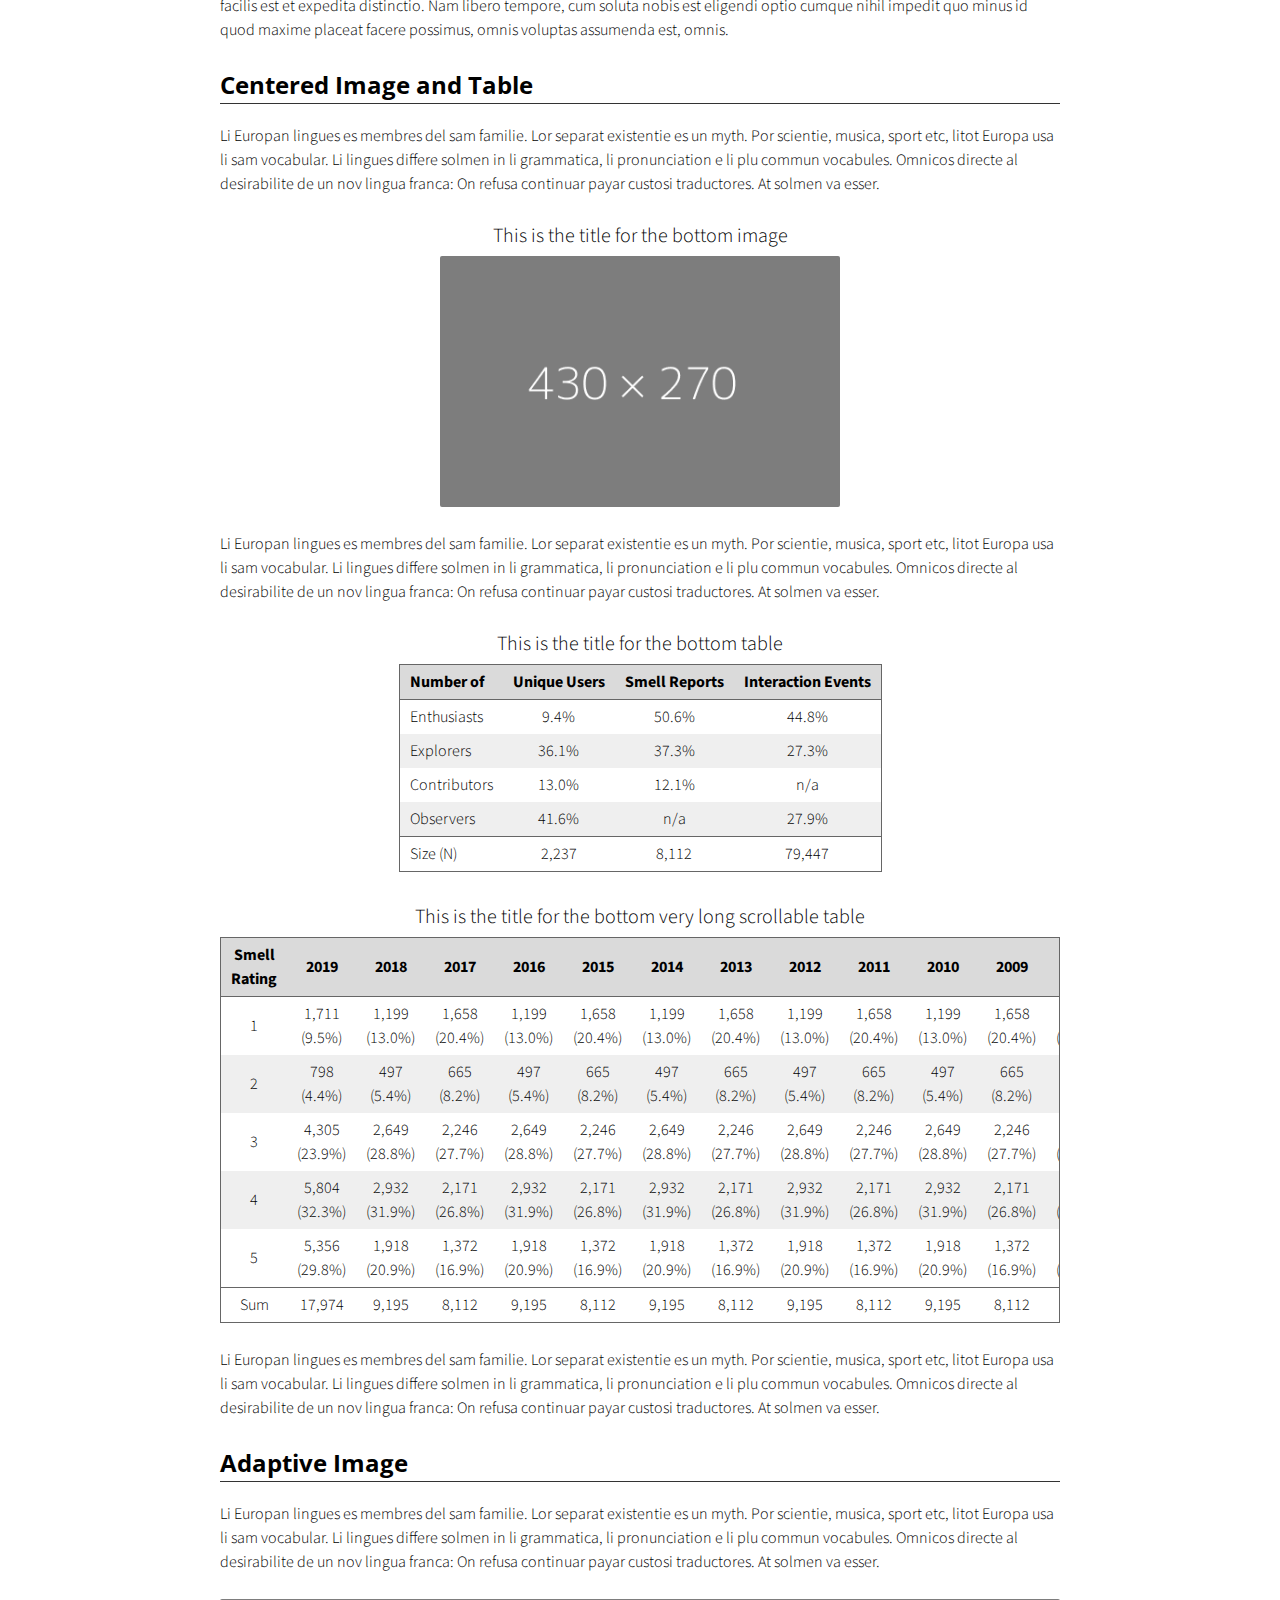
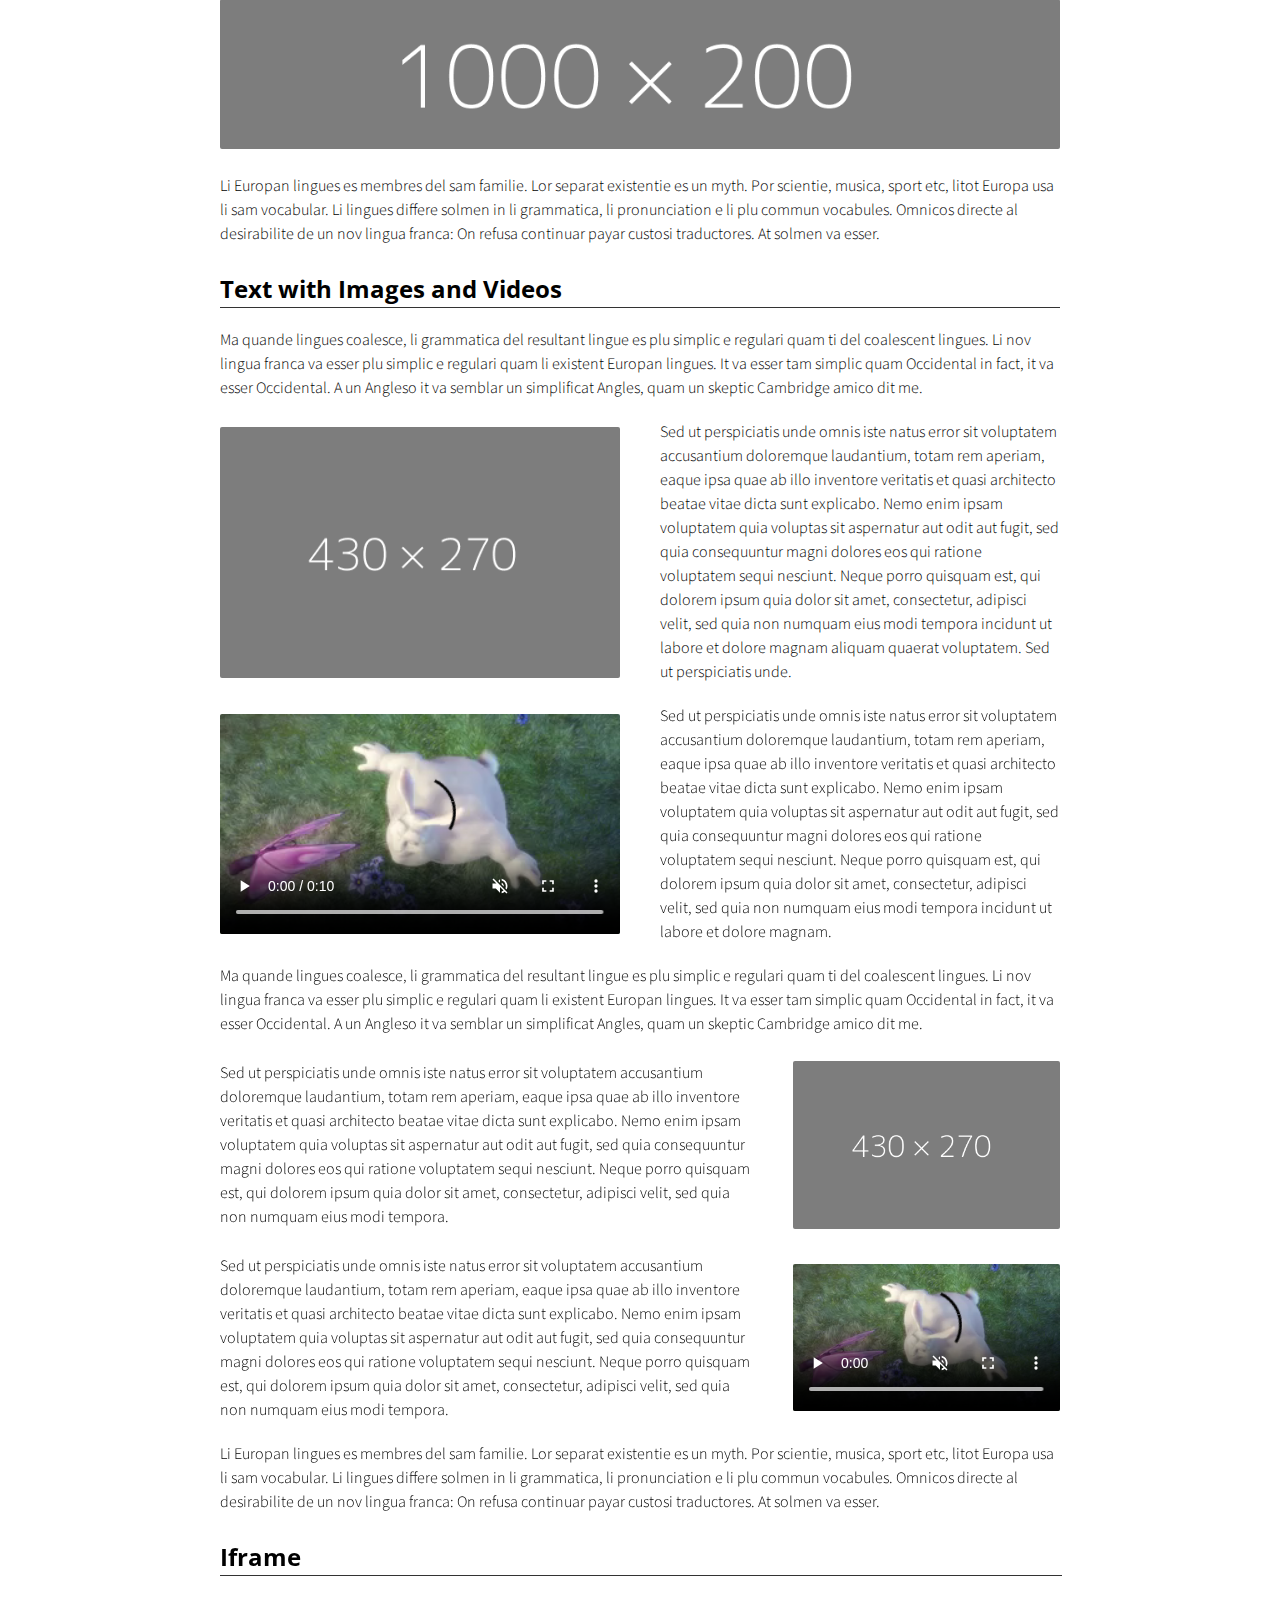
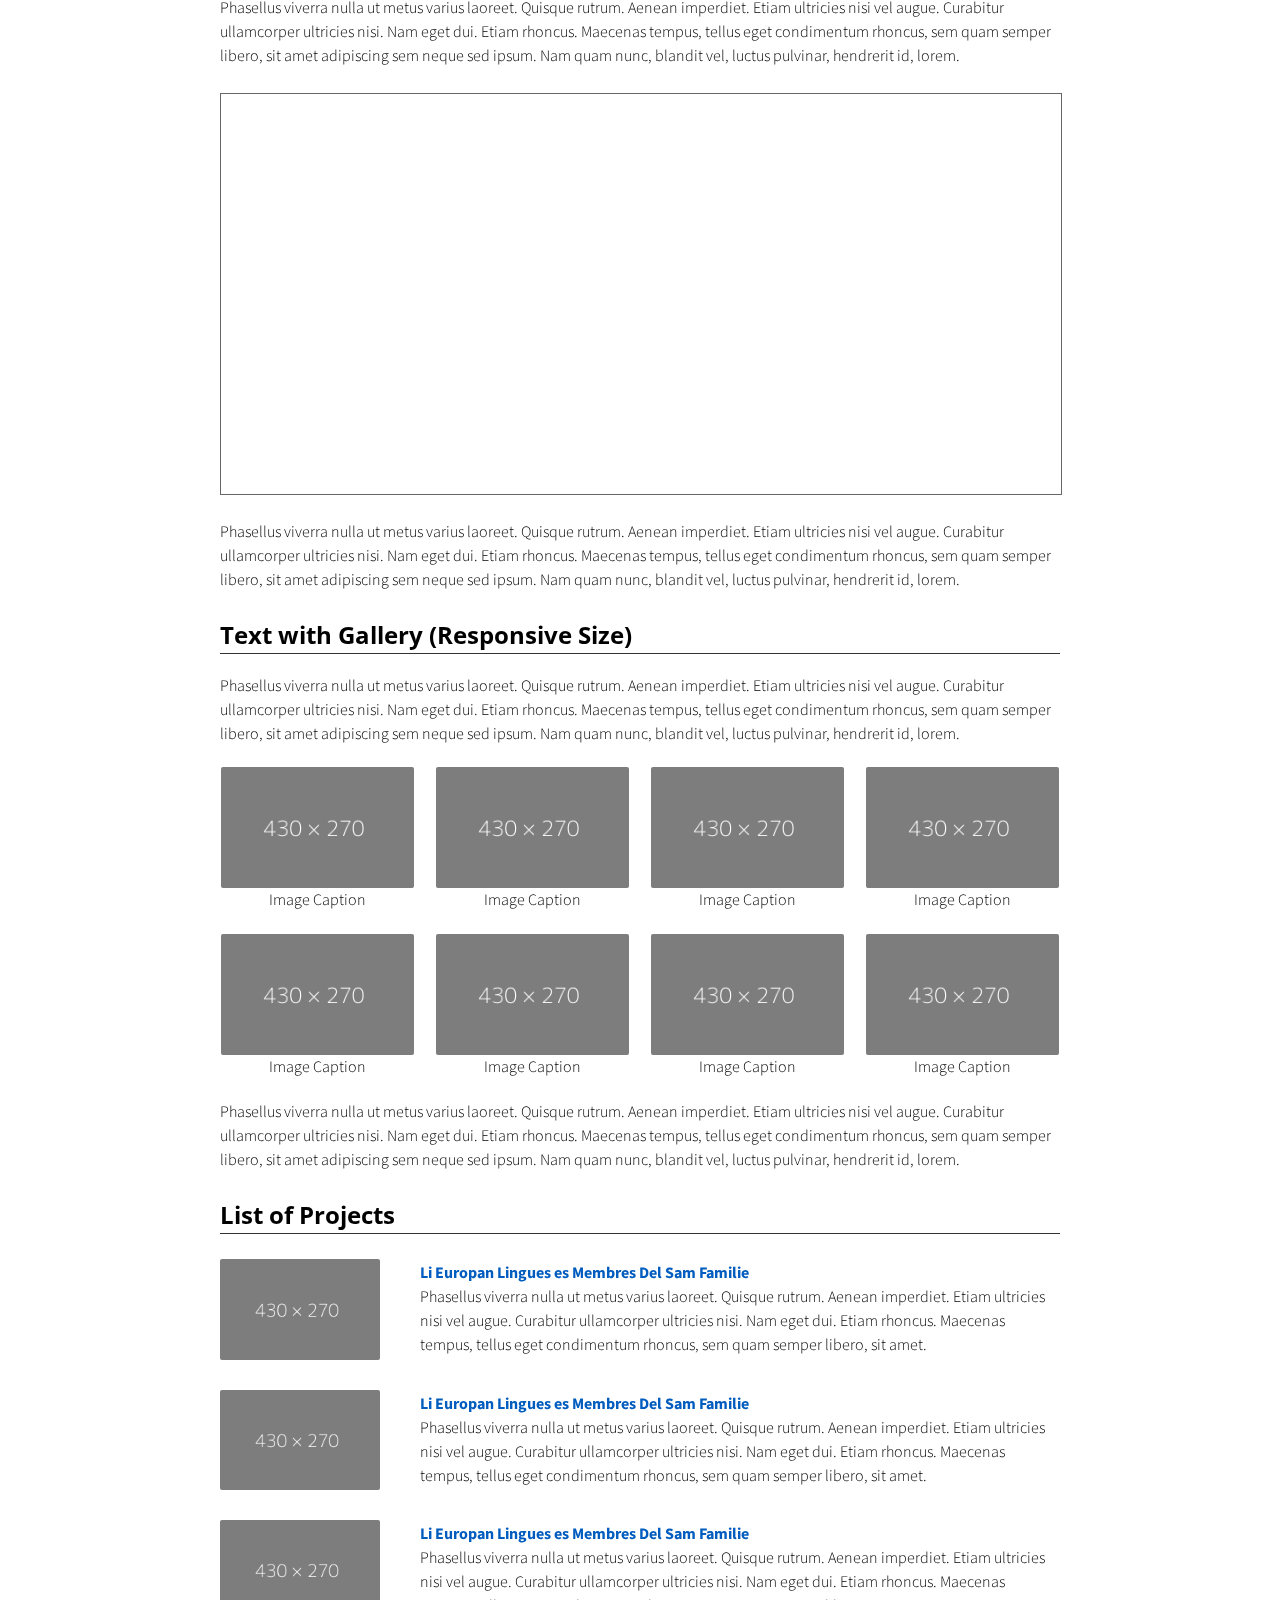
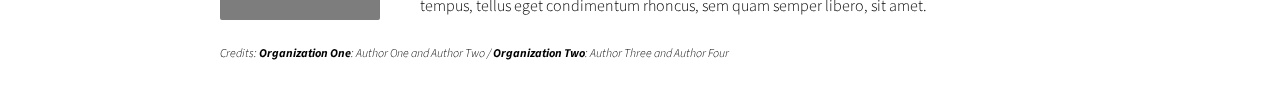
==== commit 8fc8998e: "v0.008" ====
--- a/index.html
+++ b/index.html
@@ -31,7 +31,7 @@
         <div class="flex-row">
         	 
           <div class="flex-item flex-column">
-            <img class="image" src="img/canales.png" >
+            <img class="image" src="img/canales.png" style="max-width: 300px;">
           </div>
           <div class="flex-item flex-column">
           	<h2>Claudio Canales Donoso</h2>
@@ -42,9 +42,9 @@
               Faculty of Engineering</a><br>
               University of Santiago of Chile</a><br>
               Santiago, Chile</a><br>       
-    		  <a href="https://www.youtube.com/channel/UCfZttqlnWFTkSZ2_FWG2Cvg"><img src="img/youtube.png" style="width:21px;height:14px;" />   &nbsp; Youtube - Channel</a>
+    		  <a href="https://www.youtube.com/channel/UCfZttqlnWFTkSZ2_FWG2Cvg"><img src="img/youtube.png" style="max-width: 21px;" />   &nbsp; Youtube - Channel</a>
               <br>
-              <a href="https://github.com/ccdonoso"><img src="img/github-logo.png" style="width:21px;height:21px;" />   &nbsp; GitHub</a>
+              <a href="https://github.com/ccdonoso"><img src="img/github-logo.png" style="max-width: 21px;" />   &nbsp; GitHub</a>
               <br>
             </p>
           </div>
@@ -67,7 +67,7 @@
               </strong> 
             </ul>	
 
-            <img src="img/banner.png" style="max-width: 900px;"  > <br>
+            <img src="img/banner.png" style="max-width: 800px;"  > <br>
           </div>
         </div>
         <!--End Intro-->
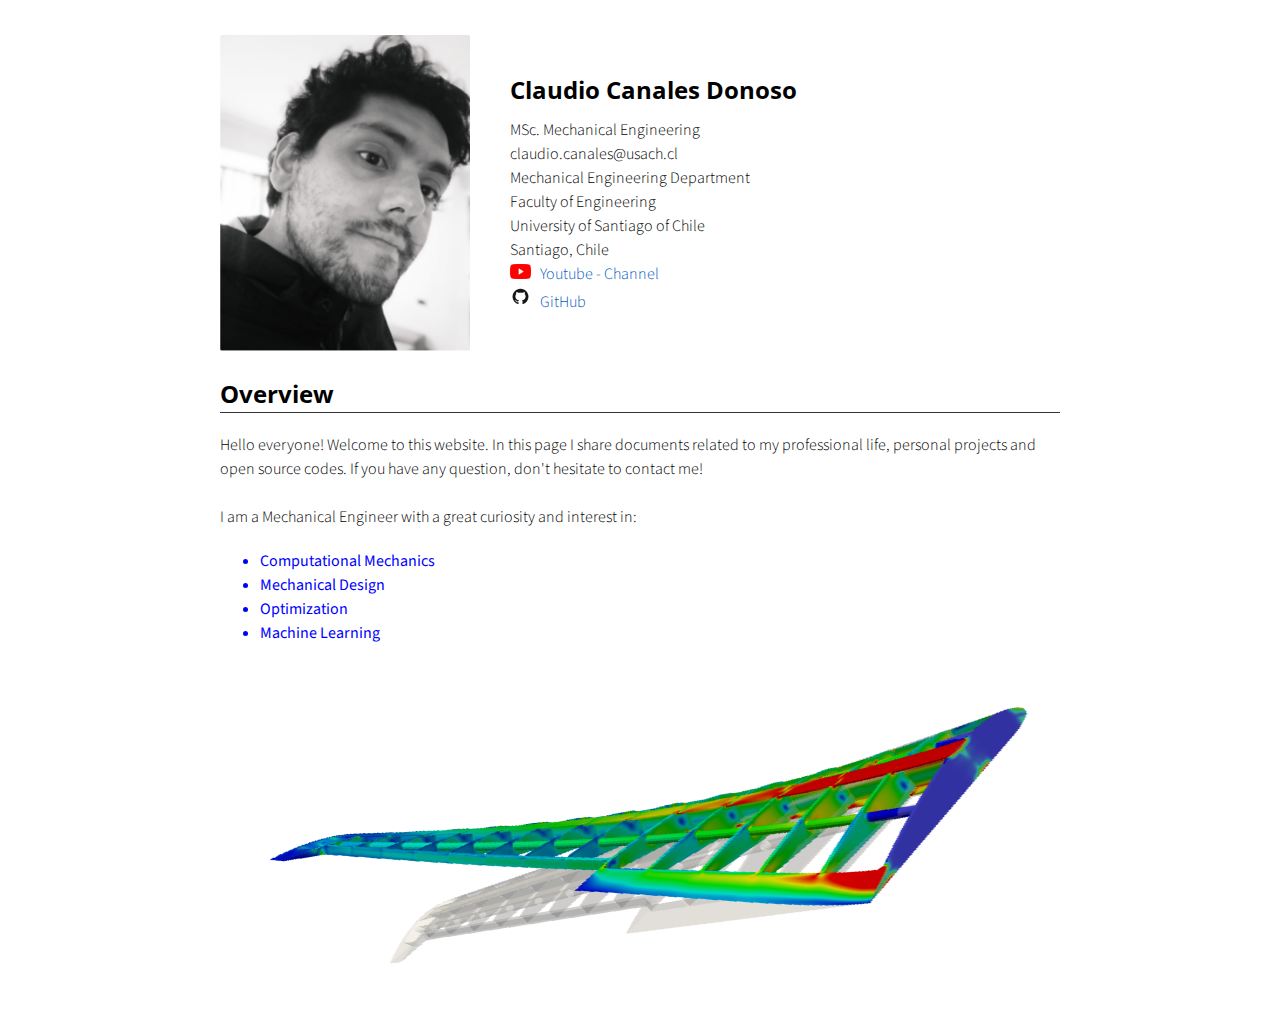
==== commit 45a49518: "v.00000111" ====
--- a/index.html
+++ b/index.html
@@ -21,27 +21,29 @@
   </style>
 </head>
 
+
+
+
+
 <body>
-  <div class="menu-container"></div>
+
+
   <div class="content-container">
     <div class="content">
       <div class="content-table flex-column">
-        <!-------------------------------------------------------------------------------------------->
-        <!--Start Intro-->
         <div class="flex-row">
-        	 
           <div class="flex-item flex-column">
-            <img class="image" src="img/canales.png" style="max-width: 300px;">
+            <img class="image" src="img/canales2.png" style="max-width: 250px;">
           </div>
           <div class="flex-item flex-column">
-          	<h2>Claudio Canales Donoso</h2>
-            <p class="text text-large">
-              MSc. Mechanical Engineering<br>
-              claudio.canales@usach.cl<br>
-              Mechanical Engineering Department</a><br>
-              Faculty of Engineering</a><br>
-              University of Santiago of Chile</a><br>
-              Santiago, Chile</a><br>       
+            <h2>Claudio Canales Donoso</h2>
+            <p class="text">
+              MSc. Mechanical Engineering <br>
+              claudio.canales@usach.cl <br>
+              Mechanical Engineering Department <br>
+              Faculty of Engineering <br>
+              University of Santiago of Chile<br>
+              Santiago, Chile<br>       
     		  <a href="https://www.youtube.com/channel/UCfZttqlnWFTkSZ2_FWG2Cvg"><img src="img/youtube.png" style="max-width: 21px;" />   &nbsp; Youtube - Channel</a>
               <br>
               <a href="https://github.com/ccdonoso"><img src="img/github-logo.png" style="max-width: 21px;" />   &nbsp; GitHub</a>
@@ -51,783 +53,31 @@
         </div>
         <div class="flex-row">
           <div class="flex-item flex-column">
-            <p class="text add-top-margin">
-              <br>
-              Hello everyone! Welcome to this website. In this page I share documents related to my professional life, personal projects and open source codes. If you have any question, don't hesitate to contact me!
+          	<h2>Overview</h2>
+            <hr>
+            <p class="text">
+              Hello everyone! Welcome to this website. In this page I share documents related to my professional life, personal projects and open source codes. If you have any question, don't hesitate to contact me! <br> <br>
+              I am a Mechanical Engineer with a great curiosity and interest in:
+              <ul>
+              	<strong style="color:blue">
+              	<li>  Computational Mechanics</li>
+              	<li> Mechanical Design</li>
+              	<li>  Optimization</li>
+              	<li> Machine Learning </li> 
+              	</strong> 
+              </ul>	
             </p> 
-
-                 I am a Mechanical Engineer with a great curiosity and interest in:
-
-               <ul>
-              <strong style="color:blue">
-              <li>  Computational Mechanics</li>
-              <li> Mechanical Design</li>
-              <li>  Optimization</li>
-              <li> Machine Learning </li> 
-              </strong> 
-            </ul>	
-
-            <img src="img/banner.png" style="max-width: 800px;"  > <br>
+            <img src="img/banner.png" tyle="width:50%"  > <br>
           </div>
         </div>
-        <!--End Intro-->
-        <!-------------------------------------------------------------------------------------------->
-        <!--Start Text Only-->
-        <div class="flex-row">
-          <div class="flex-item flex-column">
-            <h2 class="add-top-margin">Text Only</h2>
-            <hr>
-            <p class="text">
-              Li Europan lingues es membres del sam familie. Lor separat existentie es un myth. Por scientie, musica,
-              sport etc, litot Europa usa li sam vocabular. Li lingues differe solmen in li grammatica, li pronunciation e
-              li plu commun vocabules. Omnicos directe al desirabilite de un nov lingua franca: On refusa continuar payar
-              custosi traductores. At solmen va esser.
-            </p>
-            <p class="text">
-              Quis autem vel eum iure reprehenderit qui in ea voluptate velit esse quam nihil molestiae consequatur,
-              vel illum qui dolorem eum fugiat quo voluptas nulla pariatur? At vero eos et accusamus et iusto odio dignissimos
-              ducimus qui blanditiis praesentium voluptatum deleniti atque corrupti quos dolores et quas molestias
-              excepturi sint occaecati cupiditate non provident, similique sunt in culpa qui officia deserunt mollitia
-              animi, id est laborum et dolorum fuga.
-            </p>
-            <h3>Break Long URL</h3>
-            <p class="text">
-              <a class="break-long-url" target="_blank" href="https://www.google.com/maps/place/Carnegie+Mellon+University/@40.4430576,-79.9431263,17z/data=!4m5!3m4!1s0x8834f21f58679a9f:0x88716b461fc4daf4!8m2!3d40.4428753!4d-79.9430922">https://www.google.com/maps/place/Carnegie+Mellon+University/@40.4430576,-79.9431263,17z/data=!4m5!3m4!1s0x8834f21f58679a9f:0x88716b461fc4daf4!8m2!3d40.4428753!4d-79.9430922</a>
-            </p>
-            <h3>Nested List</h3>
-            <p class="text">
-              Phasellus viverra nulla ut metus varius laoreet. Quisque rutrum. Aenean imperdiet. Etiam ultricies nisi vel
-              augue. Curabitur ullamcorper ultricies nisi. Nam eget dui. Etiam rhoncus. Maecenas tempus, tellus eget
-              condimentum rhoncus, sem quam semper libero, <a target="_blank" href="javascript:void(0)">sit amet adipiscing sem neque</a> sed ipsum. Nam quam nunc, blandit
-              vel, luctus pulvinar, hendrerit id, lorem.
-            </p>
-            <ul>
-              <li>Lorem ipsum dolor sit amet, consectetuer adipiscing elit.</li>
-              <li>Aenean commodo ligula eget dolor.
-                <ul>
-                  <li>Donec pede justo, fringilla vel, aliquet nec, vulputate eget, arcu.</li>
-                  <li>In enim justo, rhoncus ut, imperdiet a, venenatis vitae, justo.
-                    <ul>
-                      <li>Li nov <a target="_blank" href="javascript:void(0)">lingua franca</a>.</li>
-                      <li>It va esser Occidental.</li>
-                      <li>Existent Europan lingues.</li>
-                    </ul>
-                  </li>
-                  <li>Nullam dictum felis eu pede mollis pretium.</li>
-                </ul>
-              </li>
-              <li>Donec quam felis, ultricies nec, pellentesque eu, pretium quis, sem. </li>
-            </ul>
-            <p class="text">
-              Ma quande lingues coalesce, li grammatica del resultant lingue es plu simplic e regulari quam ti del
-              coalescent lingues. Li nov lingua franca va esser plu simplic e regulari quam li existent Europan lingues.
-              It va esser tam simplic quam Occidental in fact, it va esser Occidental. A un Angleso it va semblar un
-              simplificat Angles, quam un skeptic Cambridge amico dit me.
-            </p>
-            <ol class="nested">
-              <li>Lorem ipsum dolor sit amet, consectetuer adipiscing elit.</li>
-              <li>Aenean commodo ligula eget dolor.
-                <ol class="nested">
-                  <li>Donec pede justo, fringilla vel, aliquet nec, vulputate eget, arcu.</li>
-                  <li>In enim justo, <a target="_blank" href="javascript:void(0)">rhoncus ut, imperdiet a</a>, venenatis vitae, justo.
-                    <ol class="nested">
-                      <li>Li nov lingua franca.</li>
-                      <li>It va esser Occidental.</li>
-                      <li>Existent Europan lingues.</li>
-                    </ol>
-                  </li>
-                  <li>Nullam dictum felis eu pede mollis pretium.</li>
-                </ol>
-              </li>
-              <li>Donec quam felis, ultricies nec, pellentesque eu, pretium quis, sem. </li>
-            </ol>
-            <h3>List with Customized Reverse Numbering</h3>
-            <ol class="publication C-list">
-              <li>
-                <p class="text-small-margin">
-                  Phasellus viverra nulla ut metus varius laoreet. Quisque rutrum. Aenean imperdiet. Etiam ultricies nisi vel
-                  augue. Curabitur ullamcorper ultricies nisi.
-                </p>
-              </li>
-              <li>
-                <p class="text-small-margin">
-                  Nam eget dui. Etiam rhoncus. Maecenas tempus, tellus eget
-                  condimentum rhoncus, sem quam semper libero, <a target="_blank" href="javascript:void(0)">sit amet adipiscing sem neque sed ipsum</a>. Nam quam nunc, blandit
-                  vel, luctus pulvinar, hendrerit id, lorem.
-                </p>
-              </li>
-              <li>
-                <p class="text-small-margin">
-                  Ma quande lingues coalesce, li grammatica del resultant lingue es plu simplic e regulari quam ti del
-                  coalescent lingues. Li nov lingua franca va esser plu simplic e regulari quam li existent Europan lingues.
-                </p>
-              </li>
-            </ol>
-            <h3>Math Equations</h3>
-            <p class="text">
-              Ma quande lingues coalesce, li grammatica del resultant lingue es plu simplic e regulari quam ti del
-              coalescent lingues. Li nov lingua franca va esser plu simplic e regulari quam li existent Europan lingues.
-            </p>
-            <img class="image center" src="http://latex.codecogs.com/svg.latex?C\cdot(3\sin\theta_1+3\sin\theta_2-\cos\theta_1-\cos\theta_2)" style="max-width: 300px;">
-            <p class="text">
-              Ma quande lingues coalesce, li grammatica del resultant lingue es plu simplic e regulari quam ti del
-              coalescent lingues. Li nov lingua franca va esser plu simplic e regulari quam li existent Europan lingues.
-            </p>
-          </div>
-        </div>
-        <!--End Text Only-->
-        <!-------------------------------------------------------------------------------------------->
-        <!--Start Text with Buttons-->
-        <div class="flex-row">
-          <div class="flex-item flex-column">
-            <h2 class="add-top-margin">Buttons and Inputs</h2>
-            <hr>
-            <p class="text">
-              Li Europan lingues es membres del sam familie. Lor separat existentie es un myth. Por scientie, musica,
-              sport etc, litot Europa usa li sam vocabular. Li lingues differe solmen in li grammatica, li pronunciation e
-              li plu commun vocabules. Omnicos directe al desirabilite de un nov lingua franca: On refusa continuar payar
-              custosi traductores. At solmen va esser.
-            </p>
-            <div class="control-group">
-              <button class="custom-button">Default</button>
-              <button class="custom-button custom-button-primary">Primary</button>
-              <button class="custom-button custom-button-danger">Danger</button>
-              <button class="custom-button custom-button-info">Info</button>
-              <button class="custom-button" disabled>Disabled</button>
-              <a class="custom-button" target="_blank" href="https://github.com/yenchiah/project-website-template" target="_blank">Hyperlink</a>
-              <button class="custom-button custom-button-primary stretch-on-mobile">Stretch on Mobile</button>
-            </div>
-            <div class="control-group">
-              <button class="custom-button pulse-black">Pulse</button>
-              <button class="custom-button custom-button-primary pulse-primary">Pulse</button>
-              <button class="custom-button custom-button-danger pulse-danger">Pulse</button>
-              <button class="custom-button custom-button-info pulse-info">Pulse</button>
-            </div>
-            <div class="control-group">
-              <button class="custom-button-flat"><img src="img/home.png"></button>
-              <button class="custom-button-flat" disabled><img src="img/home.png"></button>
-              <button class="custom-button-flat small"><img src="img/home.png"></button>
-              <button class="custom-button-flat large"><img src="img/home.png"></button>
-            </div>
-            <div class="control-group">
-              <button class="custom-button-flat"><img src="img/calendar.png"></button>
-              <button class="custom-button-flat"><img src="img/play.png"></button>
-              <button class="custom-button-flat"><img src="img/pause.png"></button>
-              <button class="custom-button-flat"><img src="img/stop.png"></button>
-              <button class="custom-button-flat"><img src="img/terrain.png"></button>
-              <button class="custom-button-flat"><img src="img/close.png"></button>
-              <button class="custom-button-flat"><img src="img/collection.png"></button>
-              <button class="custom-button-flat"><img src="img/next.png"></button>
-              <button class="custom-button-flat"><img src="img/back.png"></button>
-              <button class="custom-button-flat"><img src="img/setting.png"></button>
-              <button class="custom-button-flat"><img src="img/book.png"></button>
-              <button class="custom-button-flat"><img src="img/user.png"></button>
-              <button class="custom-button-flat"><img src="img/share.png"></button>
-              <a class="custom-button-flat" href="https://github.com/yenchiah/project-website-template" target="_blank">
-                <img src="img/link.png">
-              </a>
-            </div>
-            <div class="control-group">
-              <button class="custom-button-flat"><img src="img/home.png"><span>Home</span></button>
-              <button class="custom-button-flat" disabled><img src="img/home.png"><span>Disabled</span></button>
-              <button class="custom-button-flat small"><img src="img/home.png"><span>Small</span></button>
-              <button class="custom-button-flat large"><img src="img/home.png"><span>Large</span></button>
-            </div>
-            <div class="control-group">
-              <button class="custom-button-flat"><img src="img/calendar.png"><span>Calendar</span></button>
-              <button class="custom-button-flat"><img src="img/play.png"><span>Play</span></button>
-              <button class="custom-button-flat"><img src="img/stop.png"><span>Stop</span></button>
-              <button class="custom-button-flat"><img src="img/terrain.png"><span>Terrain</span></button>
-              <button class="custom-button-flat"><img src="img/close.png"><span>Close</span></button>
-              <button class="custom-button-flat"><img src="img/collection.png"><span>Collection</span></button>
-              <button class="custom-button-flat"><img src="img/next.png"><span>Next</span></button>
-              <button class="custom-button-flat"><img src="img/back.png"><span>Back</span></button>
-              <button class="custom-button-flat"><img src="img/setting.png"><span>Setting</span></button>
-              <button class="custom-button-flat"><img src="img/book.png"><span>Tutorial</span></button>
-              <button class="custom-button-flat"><img src="img/user.png"><span>User</span></button>
-              <button class="custom-button-flat"><img src="img/share.png"><span>Share</span></button>
-              <a class="custom-button-flat" href="https://github.com/yenchiah/project-website-template" target="_blank">
-                <img src="img/link.png"><span>Hyperlink</span>
-              </a>
-              <button class="custom-button-flat stretch-on-mobile"><img src="img/play.png"><span>Stretch on Mobile</span></button>
-            </div>
-            <div class="control-group">
-              <button class="custom-button-flat pulse-black"><img src="img/home.png"><span>Pulse</span></button>
-              <button class="custom-button-flat pulse-primary"><img src="img/home.png"><span>Pulse</span></button>
-              <button class="custom-button-flat pulse-danger"><img src="img/home.png"><span>Pulse</span></button>
-              <button class="custom-button-flat pulse-info"><img src="img/home.png"><span>Pulse</span></button>
-            </div>
-            <p class="text">
-              Ma quande lingues coalesce, li grammatica del resultant lingue es plu simplic e regulari quam ti del
-              coalescent lingues. Li nov lingua franca va esser plu simplic e regulari quam li existent Europan lingues.
-              It va esser tam simplic quam Occidental in fact, it va esser Occidental. A un Angleso it va semblar un
-              simplificat Angles, quam un skeptic Cambridge amico dit me.
-            </p>
-          </div>
-        </div>
-        <div class="flex-row-space-between">
-          <div class="flex-item flex-column">
-            <p class="text badge-text">Large Badge Caption!</p>
-          </div>
-          <div class="flex-item flex-column">
-            <div class="control-group">
-              <a href="javascript:void(0)" target="_blank" class="custom-image-button">
-                <img src="img/app-store-badge.png" width="150">
-              </a>
-              <a href="javascript:void(0)" target="_blank" class="custom-image-button">
-                <img src="img/google-play-badge.png" width="150">
-              </a>
-            </div>
-          </div>
-        </div>
-        <div class="flex-row">
-          <div class="flex-item flex-column">
-            <p class="text">
-              Li Europan lingues es membres del sam familie. Lor separat existentie es un myth. Por scientie, musica,
-              sport etc, litot Europa usa li sam vocabular. Li lingues differe solmen in li grammatica, li pronunciation e
-              li plu commun vocabules. Omnicos directe al desirabilite de un nov lingua franca: On refusa continuar payar
-              custosi traductores. At solmen va esser.
-            </p>
-            <div class="control-group">
-              <input class="custom-textbox stretch-on-mobile" type="text" placeholder="e.g., 15213">
-              <textarea class="custom-textbox stretch-on-mobile" placeholder="e.g., 15213"></textarea>
-            </div>
-            <div class="control-group">
-              <input class="custom-textbox stretch-on-mobile" value="http://yenchiah.me/" type="text" readonly>
-              <textarea class="custom-textbox stretch-on-mobile" readonly>Phasellus viverra nulla ut metus varius laoreet.</textarea>
-            </div>
-            <p class="text">
-              Ma quande lingues coalesce, li grammatica del resultant lingue es plu simplic e regulari quam ti del
-              coalescent lingues. Li nov lingua franca va esser plu simplic e regulari quam li existent Europan lingues.
-              It va esser tam simplic quam Occidental in fact, it va esser Occidental. A un Angleso it va semblar un
-              simplificat Angles, quam un skeptic Cambridge amico dit me.
-            </p>
-          </div>
-        </div>
-        <!--End Text with Buttons-->
-        <!-------------------------------------------------------------------------------------------->
-        <!--Start Text with Images and Image buttons-->
-        <div class="flex-row">
-          <div class="flex-item flex-column">
-            <h2 class="add-top-margin">Images and Image Button</h2>
-            <hr>
-            <p class="text">
-              Li Europan lingues es membres del sam familie. Lor separat existentie es un myth. Por scientie, musica,
-              sport etc, litot Europa usa li sam vocabular. Li lingues differe solmen in li grammatica, li pronunciation e
-              li plu commun vocabules. Omnicos directe al desirabilite de un nov lingua franca: On refusa continuar payar
-              custosi traductores. At solmen va esser.
-            </p>
-          </div>
-        </div>
-        <div class="flex-row-space-between">
-          <div class="flex-item flex-column">
-            <img class="image max-width-400" src="img/dummay-img.png">
-            <p class="image-caption">Image Caption</p>
-          </div>
-          <div class="flex-item flex-column">
-            <a href="https://github.com/yenchiah/project-website-template" target="_blank" class="image max-width-400">
-              <img src="img/dummay-img.png">
-            </a>
-            <p class="image-caption">Image Button Caption</p>
-          </div>
-        </div>
-        <div class="flex-row">
-          <div class="flex-item flex-column">
-            <p class="text">
-              Li Europan lingues es membres del sam familie. Lor separat existentie es un myth. Por scientie, musica,
-              sport etc, litot Europa usa li sam vocabular. Li lingues differe solmen in li grammatica, li pronunciation e
-              li plu commun vocabules. Omnicos directe al desirabilite de un nov lingua franca: On refusa continuar payar
-              custosi traductores. At solmen va esser.
-            </p>
-          </div>
-        </div>
-        <!--End Text with Images and Image buttons-->
-        <!-------------------------------------------------------------------------------------------->
-        <!--Start Text around Image-->
-        <div class="flex-row">
-          <div class="flex-item flex-column">
-            <h2 class="add-top-margin">Text around Image</h2>
-            <hr>
-            <p class="text">
-              <img class="image image-wrap-text max-width-400" src="img/dummay-img.png">
-              Sed ut perspiciatis unde omnis iste natus error sit voluptatem accusantium doloremque laudantium, totam rem
-              aperiam, eaque ipsa quae ab illo inventore veritatis et quasi architecto beatae vitae dicta sunt explicabo.
-              Nemo enim ipsam voluptatem quia voluptas sit aspernatur aut odit aut fugit, sed quia consequuntur magni
-              dolores eos qui ratione voluptatem sequi nesciunt. Neque porro quisquam est, qui dolorem ipsum quia dolor sit
-              amet, consectetur, adipisci velit, sed quia non numquam eius modi tempora incidunt ut labore et dolore magnam
-              aliquam quaerat voluptatem. Ut enim ad minima veniam, quis nostrum exercitationem ullam corporis suscipit
-              laboriosam, nisi ut aliquid ex ea commodi consequatur? Quis autem vel eum iure reprehenderit qui in ea
-              voluptate velit esse quam nihil molestiae consequatur, vel illum qui dolorem eum fugiat quo voluptas nulla
-              pariatur? At vero eos et accusamus et iusto odio dignissimos ducimus qui blanditiis praesentium voluptatum
-              deleniti atque corrupti quos dolores et quas molestias excepturi sint occaecati cupiditate non provident,
-              similique sunt in culpa qui officia deserunt mollitia animi, id est laborum et dolorum fuga. Et harum quidem
-              rerum facilis est et expedita distinctio. Nam libero tempore, cum soluta nobis est eligendi optio cumque nihil
-              impedit quo minus id quod maxime placeat facere possimus, omnis voluptas assumenda est, omnis.
-            </p>
-          </div>
-        </div>
-        <!--End Text around Image-->
-        <!-------------------------------------------------------------------------------------------->
-        <!--Start Text with Centered Image and Table-->
-        <div class="flex-row">
-          <div class="flex-item flex-column">
-            <h2 class="add-top-margin">Centered Image and Table</h2>
-            <hr>
-            <p class="text">
-              Li Europan lingues es membres del sam familie. Lor separat existentie es un myth. Por scientie, musica,
-              sport etc, litot Europa usa li sam vocabular. Li lingues differe solmen in li grammatica, li pronunciation e
-              li plu commun vocabules. Omnicos directe al desirabilite de un nov lingua franca: On refusa continuar payar
-              custosi traductores. At solmen va esser.
-            </p>
-            <p class="text text-center graph-title">
-              This is the title for the bottom image
-            </p>
-            <img class="image center max-width-400 add-top-margin-small" src="img/dummay-img.png">
-            <p class="text">
-              Li Europan lingues es membres del sam familie. Lor separat existentie es un myth. Por scientie, musica,
-              sport etc, litot Europa usa li sam vocabular. Li lingues differe solmen in li grammatica, li pronunciation e
-              li plu commun vocabules. Omnicos directe al desirabilite de un nov lingua franca: On refusa continuar payar
-              custosi traductores. At solmen va esser.
-            </p>
-            <p class="text text-center graph-title">
-              This is the title for the bottom table
-            </p>
-            <div class="custom-table-container center add-top-margin-small">
-              <table class="custom-table">
-                <thead>
-                  <tr class="bg-color-gray">
-                    <th>Number of</th>
-                    <th class="text-center">Unique Users</th>
-                    <th class="text-center">Smell Reports</th>
-                    <th class="text-center">Interaction Events</th>
-                  </tr>
-                </thead>
-                <tbody>
-                  <tr>
-                    <td>Enthusiasts</td>
-                    <td class="text-center">9.4%</td>
-                    <td class="text-center">50.6%</td>
-                    <td class="text-center">44.8%</td>
-                  </tr>
-                  <tr class="bg-color-light-gray">
-                    <td>Explorers</td>
-                    <td class="text-center">36.1%</td>
-                    <td class="text-center">37.3%</td>
-                    <td class="text-center">27.3%</td>
-                  </tr>
-                  <tr>
-                    <td>Contributors</td>
-                    <td class="text-center">13.0%</td>
-                    <td class="text-center">12.1%</td>
-                    <td class="text-center">n/a</td>
-                  </tr>
-                  <tr class="bg-color-light-gray">
-                    <td>Observers</td>
-                    <td class="text-center">41.6%</td>
-                    <td class="text-center">n/a</td>
-                    <td class="text-center">27.9%</td>
-                  </tr>
-                </tbody>
-                <tfoot>
-                  <tr>
-                    <td>Size (N)</td>
-                    <td class="text-center">2,237</td>
-                    <td class="text-center">8,112</td>
-                    <td class="text-center">79,447</td>
-                  </tr>
-                </tfoot>
-              </table>
-            </div>
-            <p class="text text-center graph-title">
-              This is the title for the bottom very long scrollable table
-            </p>
-            <div class="custom-table-container center add-top-margin-small">
-              <table class="custom-table">
-                <thead>
-                  <tr class="bg-color-gray">
-                    <th class="text-center">Smell Rating</th>
-                    <th class="text-center">2019</th>
-                    <th class="text-center">2018</th>
-                    <th class="text-center">2017</th>
-                    <th class="text-center">2016</th>
-                    <th class="text-center">2015</th>
-                    <th class="text-center">2014</th>
-                    <th class="text-center">2013</th>
-                    <th class="text-center">2012</th>
-                    <th class="text-center">2011</th>
-                    <th class="text-center">2010</th>
-                    <th class="text-center">2009</th>
-                    <th class="text-center">2008</th>
-                    <th class="text-center">2007</th>
-                  </tr>
-                </thead>
-                <tbody>
-                  <tr>
-                    <td class="text-center">1</td>
-                    <td class="text-center">1,711 (9.5%)</td>
-                    <td class="text-center">1,199 (13.0%)</td>
-                    <td class="text-center">1,658 (20.4%)</td>
-                    <td class="text-center">1,199 (13.0%)</td>
-                    <td class="text-center">1,658 (20.4%)</td>
-                    <td class="text-center">1,199 (13.0%)</td>
-                    <td class="text-center">1,658 (20.4%)</td>
-                    <td class="text-center">1,199 (13.0%)</td>
-                    <td class="text-center">1,658 (20.4%)</td>
-                    <td class="text-center">1,199 (13.0%)</td>
-                    <td class="text-center">1,658 (20.4%)</td>
-                    <td class="text-center">1,199 (13.0%)</td>
-                    <td class="text-center">1,658 (20.4%)</td>
-                  </tr>
-                  <tr class="bg-color-light-gray">
-                    <td class="text-center">2</td>
-                    <td class="text-center">798 (4.4%)</td>
-                    <td class="text-center">497 (5.4%)</td>
-                    <td class="text-center">665 (8.2%)</td>
-                    <td class="text-center">497 (5.4%)</td>
-                    <td class="text-center">665 (8.2%)</td>
-                    <td class="text-center">497 (5.4%)</td>
-                    <td class="text-center">665 (8.2%)</td>
-                    <td class="text-center">497 (5.4%)</td>
-                    <td class="text-center">665 (8.2%)</td>
-                    <td class="text-center">497 (5.4%)</td>
-                    <td class="text-center">665 (8.2%)</td>
-                    <td class="text-center">497 (5.4%)</td>
-                    <td class="text-center">665 (8.2%)</td>
-                  </tr>
-                  <tr>
-                    <td class="text-center">3</td>
-                    <td class="text-center">4,305 (23.9%)</td>
-                    <td class="text-center">2,649 (28.8%)</td>
-                    <td class="text-center">2,246 (27.7%)</td>
-                    <td class="text-center">2,649 (28.8%)</td>
-                    <td class="text-center">2,246 (27.7%)</td>
-                    <td class="text-center">2,649 (28.8%)</td>
-                    <td class="text-center">2,246 (27.7%)</td>
-                    <td class="text-center">2,649 (28.8%)</td>
-                    <td class="text-center">2,246 (27.7%)</td>
-                    <td class="text-center">2,649 (28.8%)</td>
-                    <td class="text-center">2,246 (27.7%)</td>
-                    <td class="text-center">2,649 (28.8%)</td>
-                    <td class="text-center">2,246 (27.7%)</td>
-                  </tr>
-                  <tr class="bg-color-light-gray">
-                    <td class="text-center">4</td>
-                    <td class="text-center">5,804 (32.3%)</td>
-                    <td class="text-center">2,932 (31.9%)</td>
-                    <td class="text-center">2,171 (26.8%)</td>
-                    <td class="text-center">2,932 (31.9%)</td>
-                    <td class="text-center">2,171 (26.8%)</td>
-                    <td class="text-center">2,932 (31.9%)</td>
-                    <td class="text-center">2,171 (26.8%)</td>
-                    <td class="text-center">2,932 (31.9%)</td>
-                    <td class="text-center">2,171 (26.8%)</td>
-                    <td class="text-center">2,932 (31.9%)</td>
-                    <td class="text-center">2,171 (26.8%)</td>
-                    <td class="text-center">2,932 (31.9%)</td>
-                    <td class="text-center">2,171 (26.8%)</td>
-                  </tr>
-                  <tr>
-                    <td class="text-center">5</td>
-                    <td class="text-center">5,356 (29.8%)</td>
-                    <td class="text-center">1,918 (20.9%)</td>
-                    <td class="text-center">1,372 (16.9%)</td>
-                    <td class="text-center">1,918 (20.9%)</td>
-                    <td class="text-center">1,372 (16.9%)</td>
-                    <td class="text-center">1,918 (20.9%)</td>
-                    <td class="text-center">1,372 (16.9%)</td>
-                    <td class="text-center">1,918 (20.9%)</td>
-                    <td class="text-center">1,372 (16.9%)</td>
-                    <td class="text-center">1,918 (20.9%)</td>
-                    <td class="text-center">1,372 (16.9%)</td>
-                    <td class="text-center">1,918 (20.9%)</td>
-                    <td class="text-center">1,372 (16.9%)</td>
-                  </tr>
-                </tbody>
-                <tfoot>
-                  <tr>
-                    <td class="text-center">Sum</td>
-                    <td class="text-center">17,974</td>
-                    <td class="text-center">9,195</td>
-                    <td class="text-center">8,112</td>
-                    <td class="text-center">9,195</td>
-                    <td class="text-center">8,112</td>
-                    <td class="text-center">9,195</td>
-                    <td class="text-center">8,112</td>
-                    <td class="text-center">9,195</td>
-                    <td class="text-center">8,112</td>
-                    <td class="text-center">9,195</td>
-                    <td class="text-center">8,112</td>
-                    <td class="text-center">9,195</td>
-                    <td class="text-center">8,112</td>
-                  </tr>
-                </tfoot>
-              </table>
-            </div>
-            <p class="text">
-              Li Europan lingues es membres del sam familie. Lor separat existentie es un myth. Por scientie, musica,
-              sport etc, litot Europa usa li sam vocabular. Li lingues differe solmen in li grammatica, li pronunciation e
-              li plu commun vocabules. Omnicos directe al desirabilite de un nov lingua franca: On refusa continuar payar
-              custosi traductores. At solmen va esser.
-            </p>
-          </div>
-        </div>
-        <!--End Text with Centered Image and Table-->
-        <!-------------------------------------------------------------------------------------------->
-        <!--Start Text with Adaptive Image-->
-        <div class="flex-row">
-          <div class="flex-item flex-column">
-            <h2 class="add-top-margin">Adaptive Image</h2>
-            <hr>
-            <p class="text">
-              Li Europan lingues es membres del sam familie. Lor separat existentie es un myth. Por scientie, musica,
-              sport etc, litot Europa usa li sam vocabular. Li lingues differe solmen in li grammatica, li pronunciation e
-              li plu commun vocabules. Omnicos directe al desirabilite de un nov lingua franca: On refusa continuar payar
-              custosi traductores. At solmen va esser.
-            </p>
-            <a class="image adaptive-image" style="background-image: url('img/dummay-img-long.png'); min-height: 150px;" href="img/dummay-img-long.png" target="_blank"></a>
-            <p class="text">
-              Li Europan lingues es membres del sam familie. Lor separat existentie es un myth. Por scientie, musica,
-              sport etc, litot Europa usa li sam vocabular. Li lingues differe solmen in li grammatica, li pronunciation e
-              li plu commun vocabules. Omnicos directe al desirabilite de un nov lingua franca: On refusa continuar payar
-              custosi traductores. At solmen va esser.
-            </p>
-          </div>
-        </div>
-        <!--End Text with Adaptive Image-->
-        <!-------------------------------------------------------------------------------------------->
-        <!--Start Text with Images and Videos-->
-        <div class="flex-row">
-          <div class="flex-item flex-column">
-            <h2 class="add-top-margin">Text with Images and Videos</h2>
-            <hr>
-            <p class="text">
-              Ma quande lingues coalesce, li grammatica del resultant lingue es plu simplic e regulari quam ti del
-              coalescent lingues. Li nov lingua franca va esser plu simplic e regulari quam li existent Europan lingues.
-              It va esser tam simplic quam Occidental in fact, it va esser Occidental. A un Angleso it va semblar un
-              simplificat Angles, quam un skeptic Cambridge amico dit me.
-            </p>
-          </div>
-        </div>
-        <div class="flex-row">
-          <div class="flex-item flex-item-stretch flex-column">
-            <img class="image" src="img/dummay-img.png">
-          </div>
-          <div class="flex-item flex-item-stretch flex-column">
-            <p class="text">
-              Sed ut perspiciatis unde omnis iste natus error sit voluptatem accusantium doloremque laudantium, totam rem
-              aperiam, eaque ipsa quae ab illo inventore veritatis et quasi architecto beatae vitae dicta sunt explicabo.
-              Nemo enim ipsam voluptatem quia voluptas sit aspernatur aut odit aut fugit, sed quia consequuntur magni
-              dolores eos qui ratione voluptatem sequi nesciunt. Neque porro quisquam est, qui dolorem ipsum quia dolor
-              sit amet, consectetur, adipisci velit, sed quia non numquam eius modi tempora incidunt ut labore et dolore
-              magnam aliquam quaerat voluptatem. Sed ut perspiciatis unde.
-            </p>
-          </div>
-        </div>
-        <div class="flex-row">
-          <div class="flex-item flex-item-stretch flex-column">
-            <video preload controls autoplay loop muted playsinline class="image">
-              <source src="vid/mov_bbb.mp4" type="video/mp4">
-              Your browser does not support the video tag.
-            </video>
-          </div>
-          <div class="flex-item flex-item-stretch flex-column">
-            <p class="text">
-              Sed ut perspiciatis unde omnis iste natus error sit voluptatem accusantium doloremque laudantium, totam rem
-              aperiam, eaque ipsa quae ab illo inventore veritatis et quasi architecto beatae vitae dicta sunt explicabo.
-              Nemo enim ipsam voluptatem quia voluptas sit aspernatur aut odit aut fugit, sed quia consequuntur magni
-              dolores eos qui ratione voluptatem sequi nesciunt. Neque porro quisquam est, qui dolorem ipsum quia dolor
-              sit amet, consectetur, adipisci velit, sed quia non numquam eius modi tempora incidunt ut labore et dolore
-              magnam.
-            </p>
-          </div>
-        </div>
-        <div class="flex-row">
-          <div class="flex-item flex-column">
-            <p class="text">
-              Ma quande lingues coalesce, li grammatica del resultant lingue es plu simplic e regulari quam ti del
-              coalescent lingues. Li nov lingua franca va esser plu simplic e regulari quam li existent Europan lingues.
-              It va esser tam simplic quam Occidental in fact, it va esser Occidental. A un Angleso it va semblar un
-              simplificat Angles, quam un skeptic Cambridge amico dit me.
-            </p>
-          </div>
-        </div>
-        <div class="flex-row">
-          <div class="flex-item flex-item-stretch-2 flex-column">
-            <p class="text">
-              Sed ut perspiciatis unde omnis iste natus error sit voluptatem accusantium doloremque laudantium, totam rem
-              aperiam, eaque ipsa quae ab illo inventore veritatis et quasi architecto beatae vitae dicta sunt explicabo.
-              Nemo enim ipsam voluptatem quia voluptas sit aspernatur aut odit aut fugit, sed quia consequuntur magni
-              dolores eos qui ratione voluptatem sequi nesciunt. Neque porro quisquam est, qui dolorem ipsum quia dolor
-              sit amet, consectetur, adipisci velit, sed quia non numquam eius modi tempora.
-            </p>
-          </div>
-          <div class="flex-item flex-item-stretch flex-column">
-            <img class="image" src="img/dummay-img.png">
-          </div>
-        </div>
-        <div class="flex-row">
-          <div class="flex-item flex-item-stretch-2 flex-column">
-            <p class="text">
-              Sed ut perspiciatis unde omnis iste natus error sit voluptatem accusantium doloremque laudantium, totam rem
-              aperiam, eaque ipsa quae ab illo inventore veritatis et quasi architecto beatae vitae dicta sunt explicabo.
-              Nemo enim ipsam voluptatem quia voluptas sit aspernatur aut odit aut fugit, sed quia consequuntur magni
-              dolores eos qui ratione voluptatem sequi nesciunt. Neque porro quisquam est, qui dolorem ipsum quia dolor
-              sit amet, consectetur, adipisci velit, sed quia non numquam eius modi tempora.
-            </p>
-          </div>
-          <div class="flex-item flex-item-stretch flex-column">
-            <video preload controls autoplay loop muted playsinline class="image">
-              <source src="vid/mov_bbb.mp4" type="video/mp4">
-              Your browser does not support the video tag.
-            </video>
-          </div>
-        </div>
-        <div class="flex-row">
-          <div class="flex-item flex-item-stretch flex-column">
-            <p class="text">
-              Li Europan lingues es membres del sam familie. Lor separat existentie es un myth. Por scientie, musica,
-              sport etc, litot Europa usa li sam vocabular. Li lingues differe solmen in li grammatica, li pronunciation e
-              li plu commun vocabules. Omnicos directe al desirabilite de un nov lingua franca: On refusa continuar payar
-              custosi traductores. At solmen va esser.
-            </p>
-          </div>
-        </div>
-        <!--End Text with Images and Videos-->
-        <!-------------------------------------------------------------------------------------------->
-        <!--Start Text with Iframe-->
-        <div class="flex-row">
-          <div class="flex-item flex-column">
-            <h2 class="add-top-margin">Iframe</h2>
-            <hr>
-            <p class="text">
-              Phasellus viverra nulla ut metus varius laoreet. Quisque rutrum. Aenean imperdiet. Etiam ultricies nisi vel
-              augue. Curabitur ullamcorper ultricies nisi. Nam eget dui. Etiam rhoncus. Maecenas tempus, tellus eget
-              condimentum rhoncus, sem quam semper libero, sit amet adipiscing sem neque sed ipsum. Nam quam nunc, blandit
-              vel, luctus pulvinar, hendrerit id, lorem.
-            </p>
-            <iframe class="iframe-in-body" src="http://yenchiah.me/geo-heatmap/smell.html"></iframe>
-            <p class="text">
-              Phasellus viverra nulla ut metus varius laoreet. Quisque rutrum. Aenean imperdiet. Etiam ultricies nisi vel
-              augue. Curabitur ullamcorper ultricies nisi. Nam eget dui. Etiam rhoncus. Maecenas tempus, tellus eget
-              condimentum rhoncus, sem quam semper libero, sit amet adipiscing sem neque sed ipsum. Nam quam nunc, blandit
-              vel, luctus pulvinar, hendrerit id, lorem.
-            </p>
-          </div>
-        </div>
-        <!--END Text with Iframe-->
-        <!-------------------------------------------------------------------------------------------->
-        <!--Start Text with Gallery-->
-        <div class="flex-row">
-          <div class="flex-item flex-column">
-            <h2 class="add-top-margin">Text with Gallery (Responsive Size)</h2>
-            <hr>
-            <p class="text">
-              Phasellus viverra nulla ut metus varius laoreet. Quisque rutrum. Aenean imperdiet. Etiam ultricies nisi vel
-              augue. Curabitur ullamcorper ultricies nisi. Nam eget dui. Etiam rhoncus. Maecenas tempus, tellus eget
-              condimentum rhoncus, sem quam semper libero, sit amet adipiscing sem neque sed ipsum. Nam quam nunc, blandit
-              vel, luctus pulvinar, hendrerit id, lorem.
-            </p>
-          </div>
-        </div>
-        <div class="gallery">
-          <a href="javascript:void(0)" class="flex-column"><img src="img/dummay-img.png">
-            <div>Image Caption</div>
-          </a>
-          <a href="javascript:void(0)" class="flex-column"><img src="img/dummay-img.png">
-            <div>Image Caption</div>
-          </a>
-          <a href="javascript:void(0)" class="flex-column"><img src="img/dummay-img.png">
-            <div>Image Caption</div>
-          </a>
-          <a href="javascript:void(0)" class="flex-column"><img src="img/dummay-img.png">
-            <div>Image Caption</div>
-          </a>
-          <a href="javascript:void(0)" class="flex-column"><img src="img/dummay-img.png">
-            <div>Image Caption</div>
-          </a>
-          <a href="javascript:void(0)" class="flex-column"><img src="img/dummay-img.png">
-            <div>Image Caption</div>
-          </a>
-          <a href="javascript:void(0)" class="flex-column"><img src="img/dummay-img.png">
-            <div>Image Caption</div>
-          </a>
-          <a href="javascript:void(0)" class="flex-column"><img src="img/dummay-img.png">
-            <div>Image Caption</div>
-          </a>
-        </div>
-        <div class="flex-row">
-          <div class="flex-item flex-column">
-            <p class="text">
-              Phasellus viverra nulla ut metus varius laoreet. Quisque rutrum. Aenean imperdiet. Etiam ultricies nisi vel
-              augue. Curabitur ullamcorper ultricies nisi. Nam eget dui. Etiam rhoncus. Maecenas tempus, tellus eget
-              condimentum rhoncus, sem quam semper libero, sit amet adipiscing sem neque sed ipsum. Nam quam nunc, blandit
-              vel, luctus pulvinar, hendrerit id, lorem.
-            </p>
-          </div>
-        </div>
-        <!--End Text with Gallery-->
-        <!-------------------------------------------------------------------------------------------->
-        <!--Start List of Projects-->
-        <div class="flex-row">
-          <div class="flex-item flex-column full-width">
-            <h2 class="add-top-margin">List of Projects</h2>
-            <hr>
-          </div>
-        </div>
-        <div class="flex-row">
-          <div class="flex-item flex-item-stretch flex-column">
-            <img class="image max-width-400" src="img/dummay-img.png">
-          </div>
-          <div class="flex-item flex-item-stretch-4 flex-column">
-            <p class="text">
-              <a class="highlight-text" href="javascript:void(0)">Li Europan Lingues es Membres Del Sam Familie</a><br>
-              Phasellus viverra nulla ut metus varius laoreet. Quisque rutrum. Aenean imperdiet. Etiam ultricies nisi vel
-              augue. Curabitur ullamcorper ultricies nisi. Nam eget dui. Etiam rhoncus. Maecenas tempus, tellus eget
-              condimentum rhoncus, sem quam semper libero, sit amet.
-            </p>
-          </div>
-        </div>
-        <div class="flex-row">
-          <div class="flex-item flex-item-stretch flex-column">
-            <img class="image max-width-400" src="img/dummay-img.png">
-          </div>
-          <div class="flex-item flex-item-stretch-4 flex-column">
-            <p class="text">
-              <a class="highlight-text" href="javascript:void(0)">Li Europan Lingues es Membres Del Sam Familie</a><br>
-              Phasellus viverra nulla ut metus varius laoreet. Quisque rutrum. Aenean imperdiet. Etiam ultricies nisi vel
-              augue. Curabitur ullamcorper ultricies nisi. Nam eget dui. Etiam rhoncus. Maecenas tempus, tellus eget
-              condimentum rhoncus, sem quam semper libero, sit amet.
-            </p>
-          </div>
-        </div>
-        <div class="flex-row">
-          <div class="flex-item flex-item-stretch flex-column">
-            <img class="image max-width-400" src="img/dummay-img.png">
-          </div>
-          <div class="flex-item flex-item-stretch-4 flex-column">
-            <p class="text">
-              <a class="highlight-text" href="javascript:void(0)">Li Europan Lingues es Membres Del Sam Familie</a><br>
-              Phasellus viverra nulla ut metus varius laoreet. Quisque rutrum. Aenean imperdiet. Etiam ultricies nisi vel
-              augue. Curabitur ullamcorper ultricies nisi. Nam eget dui. Etiam rhoncus. Maecenas tempus, tellus eget
-              condimentum rhoncus, sem quam semper libero, sit amet.
-            </p>
-          </div>
-        </div>
-        <!--End List of Projects-->
-        <!-------------------------------------------------------------------------------------------->
-        <!--Start Credits-->
-        <div class="flex-row">
-          <div class="flex-item flex-item-stretch flex-column">
-            <p class="text text-small text-italic">
-              Credits: <span class="highlight-text">Organization One</span>: Author One and Author Two / <span class="highlight-text">Organization Two</span>: Author Three and Author Four
-            </p>
-          </div>
-        </div>
-        <!--End Credits-->
-        <!-------------------------------------------------------------------------------------------->
-      </div>
     </div>
+   </div>
   </div>
+
+
+
+
+
 </body>
 
 </html>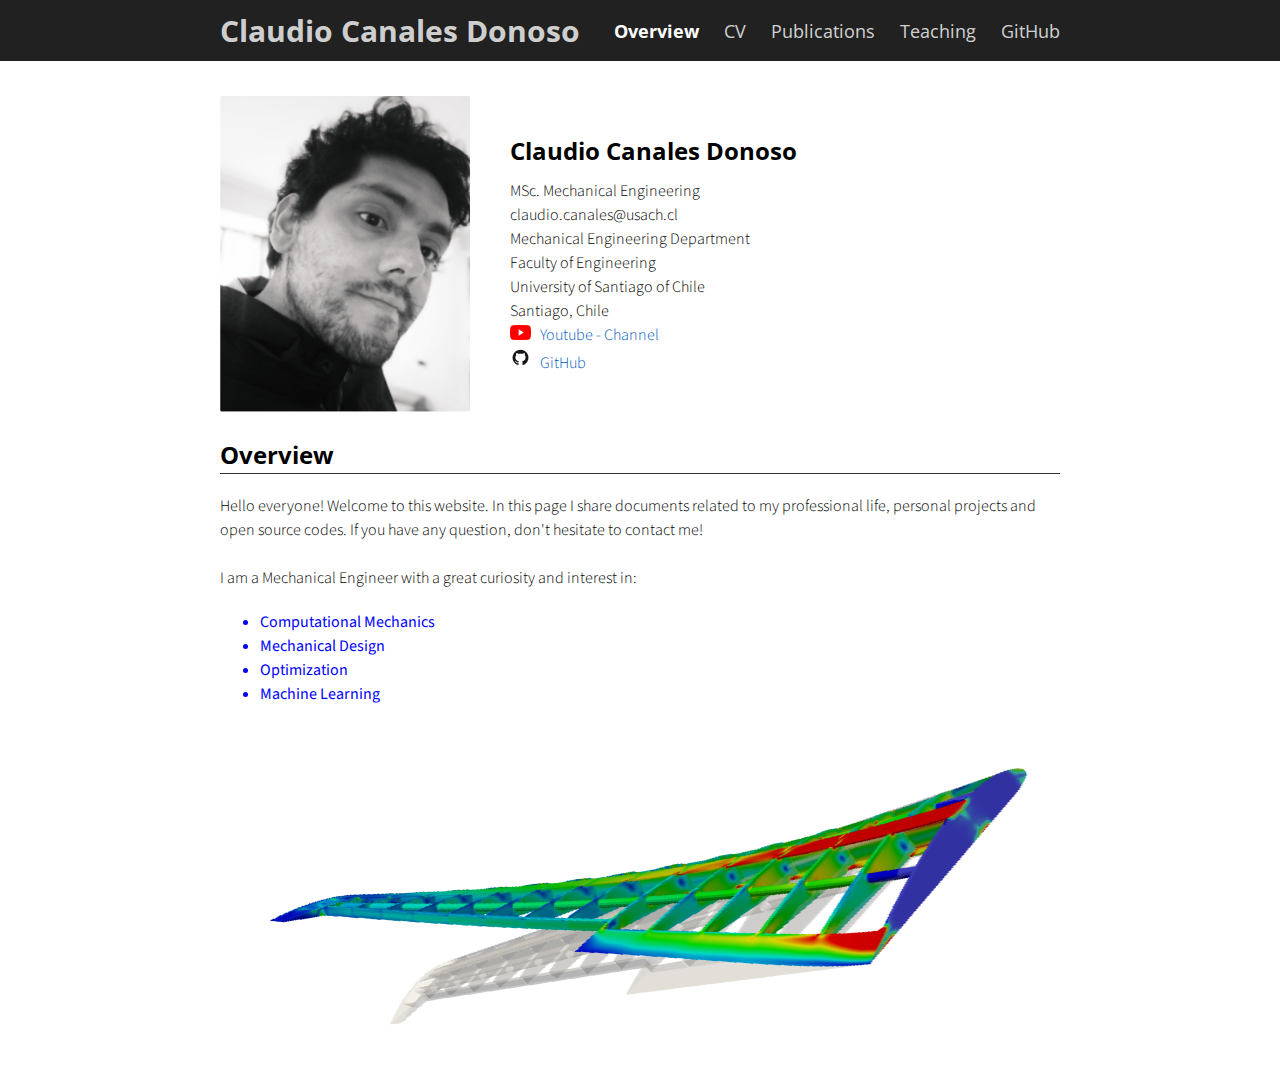
==== commit 4768c0ff: "v0101010101" ====
--- a/index.html
+++ b/index.html
@@ -27,7 +27,7 @@
 
 <body>
 
-
+ <div class="menu-container"></div>
   <div class="content-container">
     <div class="content">
       <div class="content-table flex-column">
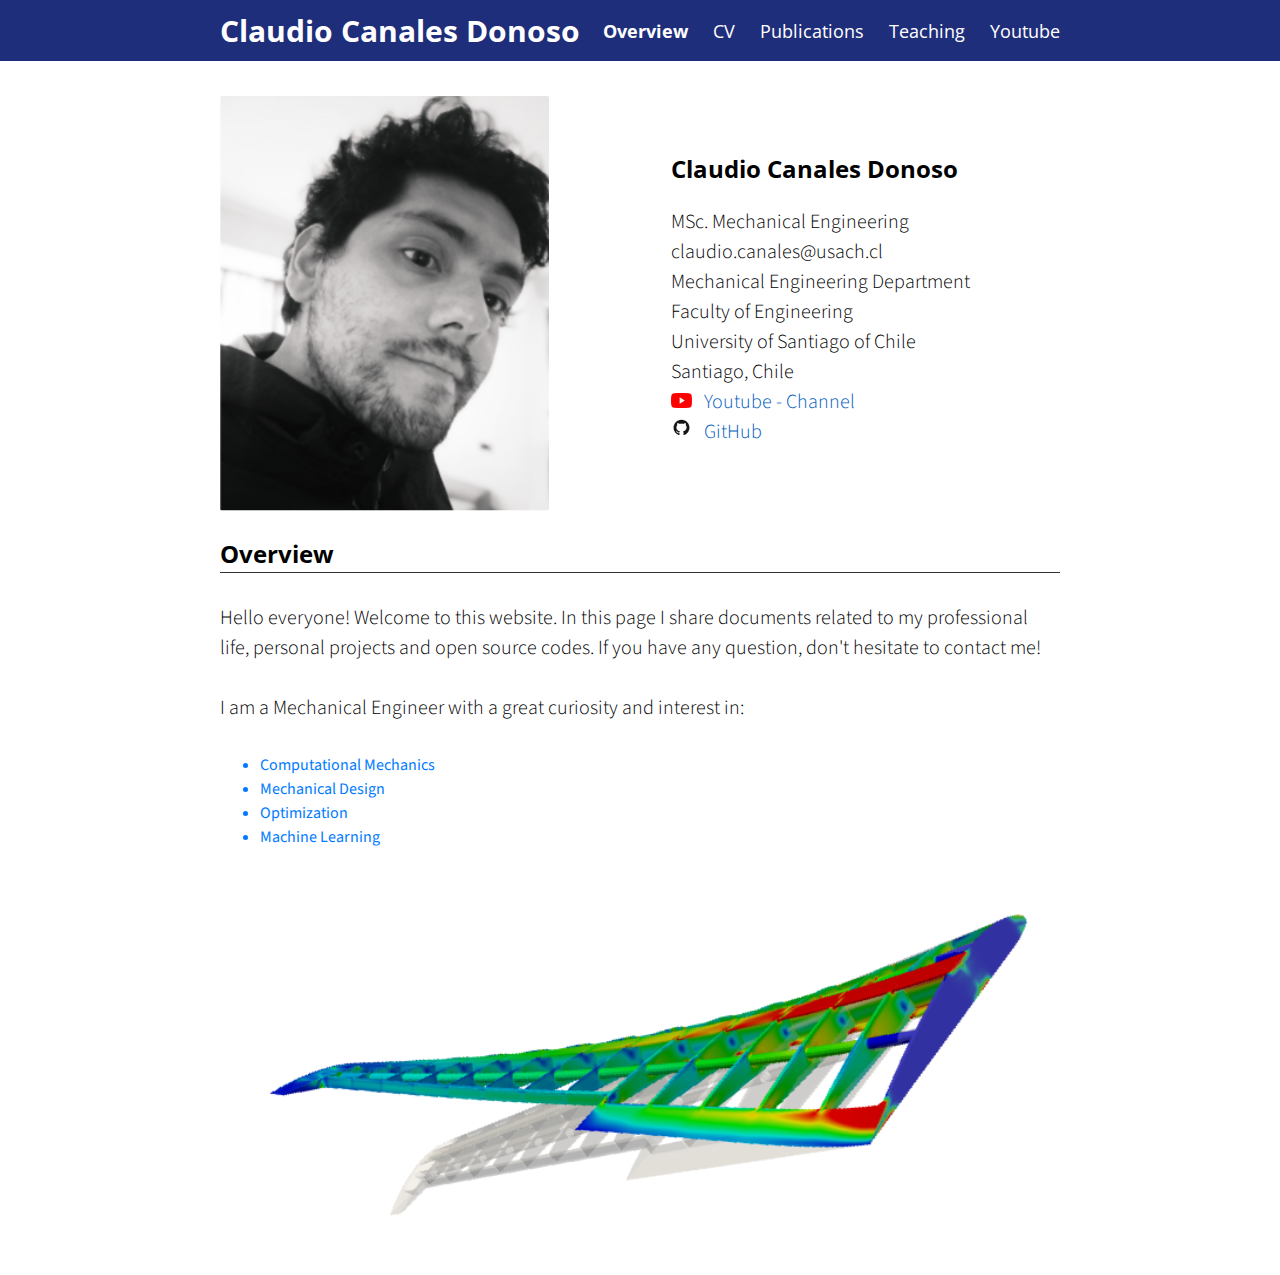
==== commit 4236ec91: "11.04.21" ====
--- a/index.html
+++ b/index.html
@@ -33,11 +33,11 @@
       <div class="content-table flex-column">
         <div class="flex-row">
           <div class="flex-item flex-column">
-            <img class="image" src="img/canales2.png" style="max-width: 250px;">
+            <img class="image" src="img/canales2.png" style="width:80%">
           </div>
           <div class="flex-item flex-column">
             <h2>Claudio Canales Donoso</h2>
-            <p class="text">
+            <p class="text-large">
               MSc. Mechanical Engineering <br>
               claudio.canales@usach.cl <br>
               Mechanical Engineering Department <br>
@@ -55,11 +55,11 @@
           <div class="flex-item flex-column">
           	<h2>Overview</h2>
             <hr>
-            <p class="text">
+            <p class="text-large">
               Hello everyone! Welcome to this website. In this page I share documents related to my professional life, personal projects and open source codes. If you have any question, don't hesitate to contact me! <br> <br>
               I am a Mechanical Engineer with a great curiosity and interest in:
               <ul>
-              	<strong style="color:blue">
+              	<strong style="color:#007bff">
               	<li>  Computational Mechanics</li>
               	<li> Mechanical Design</li>
               	<li>  Optimization</li>
@@ -67,7 +67,7 @@
               	</strong> 
               </ul>	
             </p> 
-            <img src="img/banner.png" tyle="width:50%"  > <br>
+            <img src="img/banner.png" style="width:100%"  > <br>
           </div>
         </div>
     </div>
--- a/css/frame.css
+++ b/css/frame.css
@@ -77,7 +77,7 @@
   z-index: 2;
   position: relative;
   width: 100%;
-  background-color: #212121;
+  background-color: #1f2e7b;
   min-width: 300px;
   -webkit-touch-callout: none;
   -webkit-user-select: none;
@@ -110,7 +110,7 @@
 }
 
 .logo a {
-  color: rgba(255, 255, 255, 0.8);
+  color: rgba(255, 255, 255, 1);
   font-family: 'Open Sans Condensed', Helvetica, Arial, sans-serif;
   font-size: 30px;
   text-decoration: none;
@@ -132,7 +132,7 @@
 }
 
 .menu-items a {
-  color: rgba(255, 255, 255, 0.8);
+  color: rgba(255, 255, 255, 1);
   text-decoration: none;
   font-weight: 400;
   font-size: 18px;
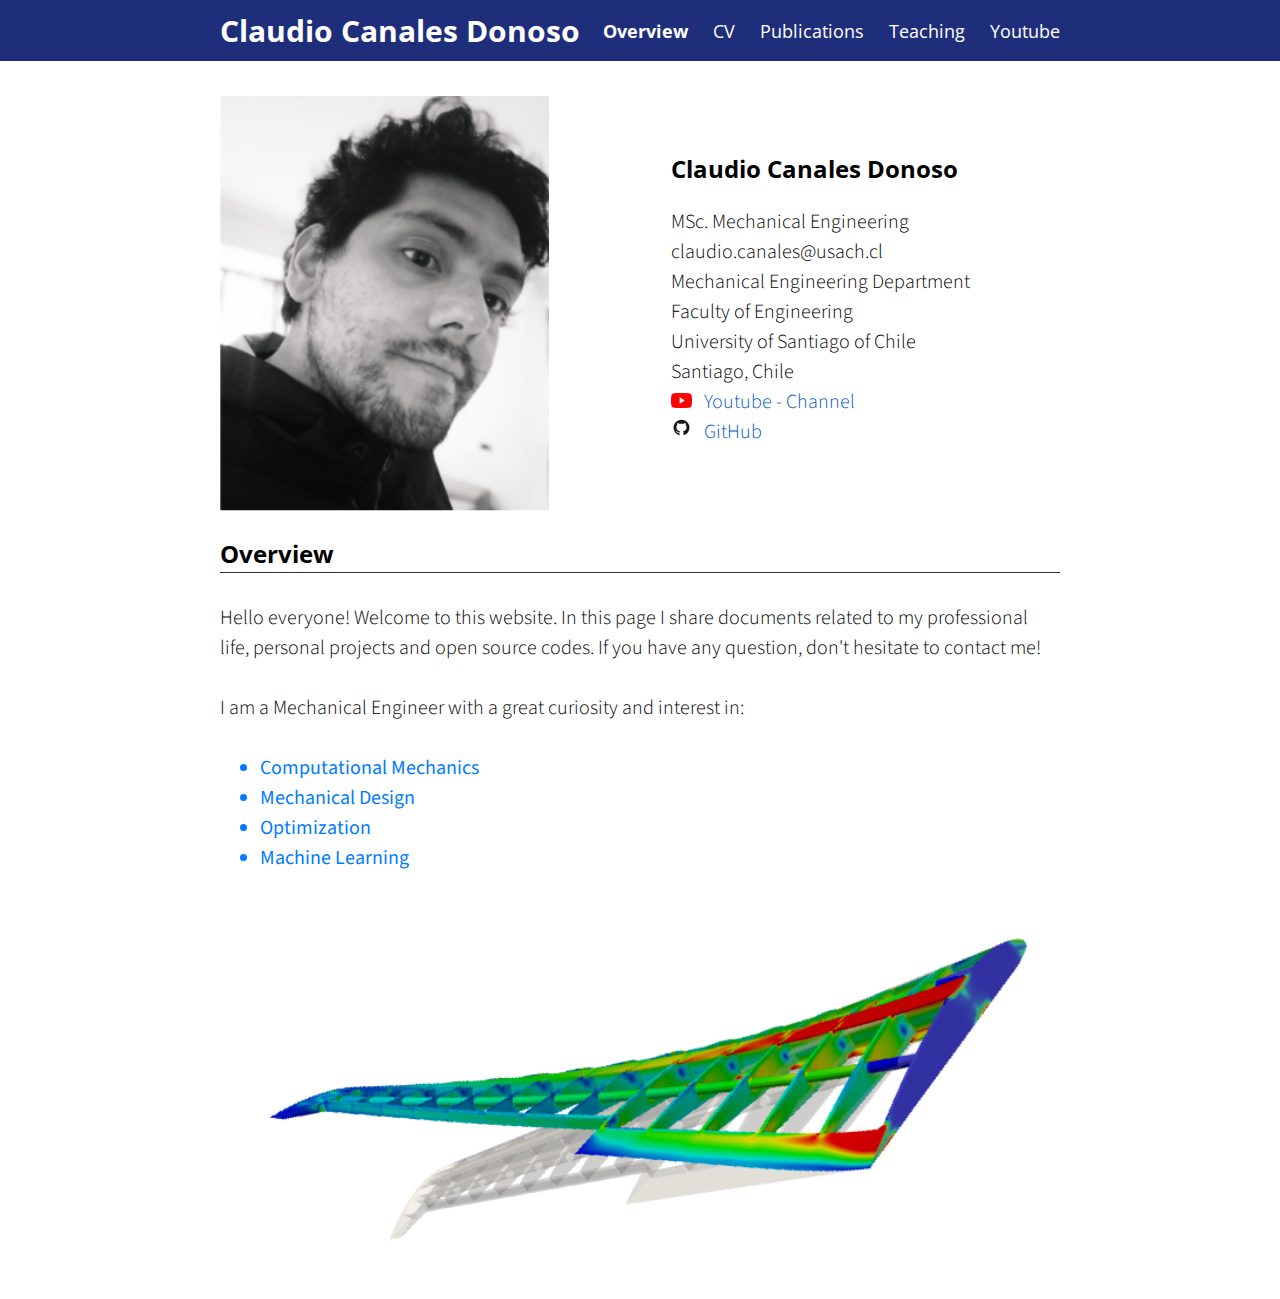
==== commit bc25f0fa: "04.11.21" ====
--- a/index.html
+++ b/index.html
@@ -58,7 +58,7 @@
             <p class="text-large">
               Hello everyone! Welcome to this website. In this page I share documents related to my professional life, personal projects and open source codes. If you have any question, don't hesitate to contact me! <br> <br>
               I am a Mechanical Engineer with a great curiosity and interest in:
-              <ul>
+              <ul class="text-large">
               	<strong style="color:#007bff">
               	<li>  Computational Mechanics</li>
               	<li> Mechanical Design</li>
